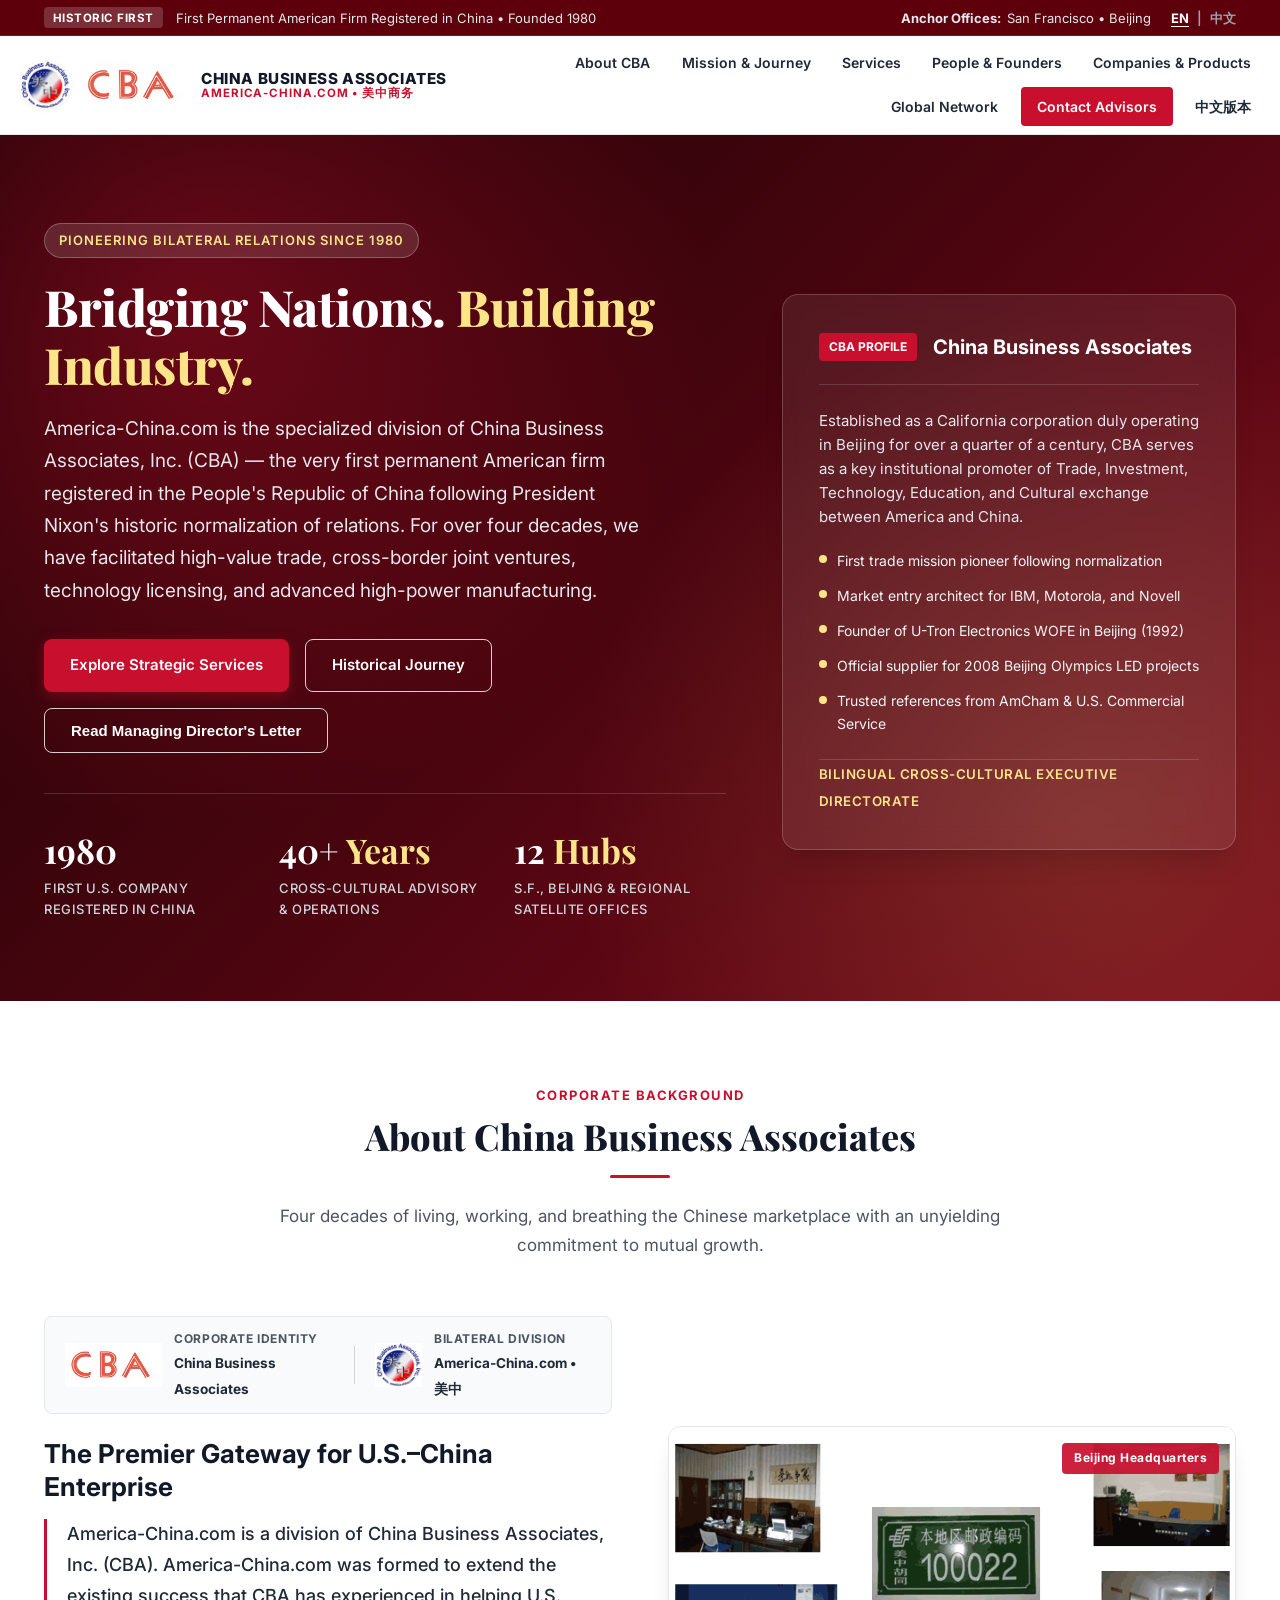
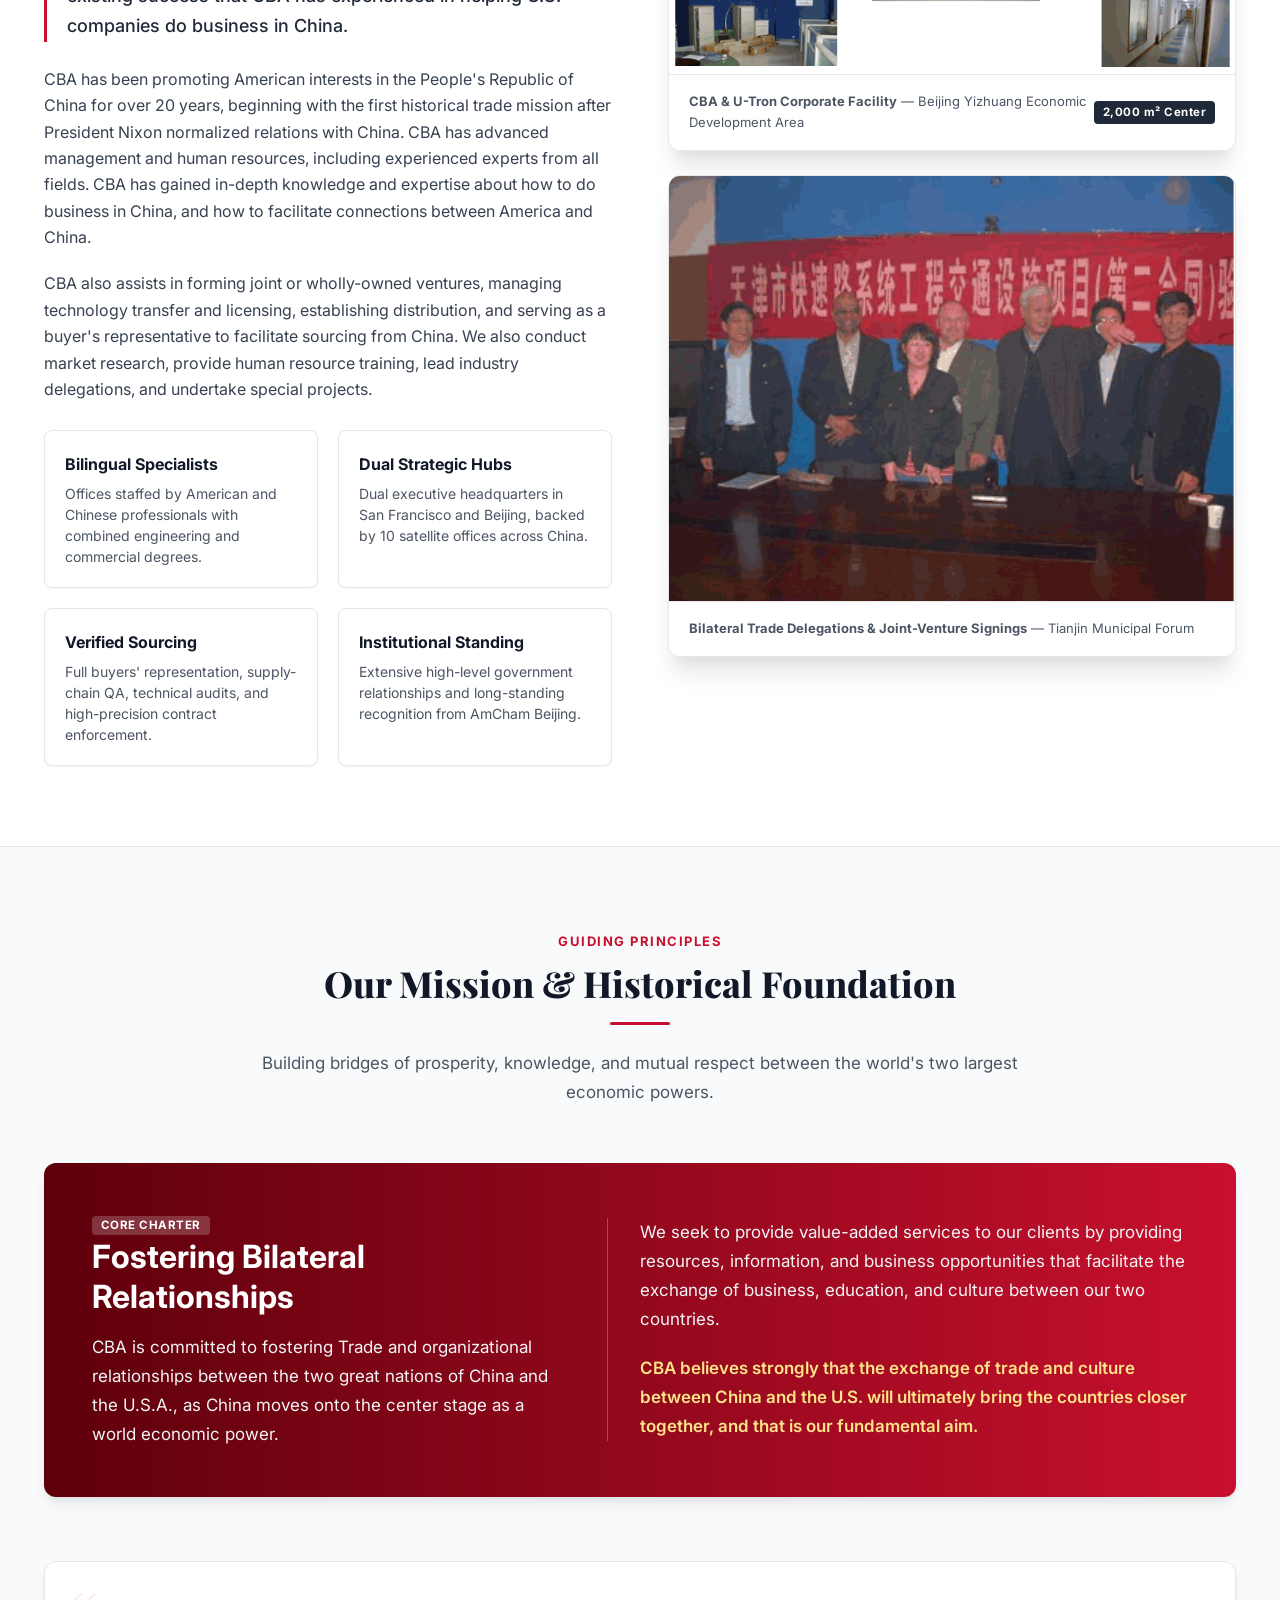
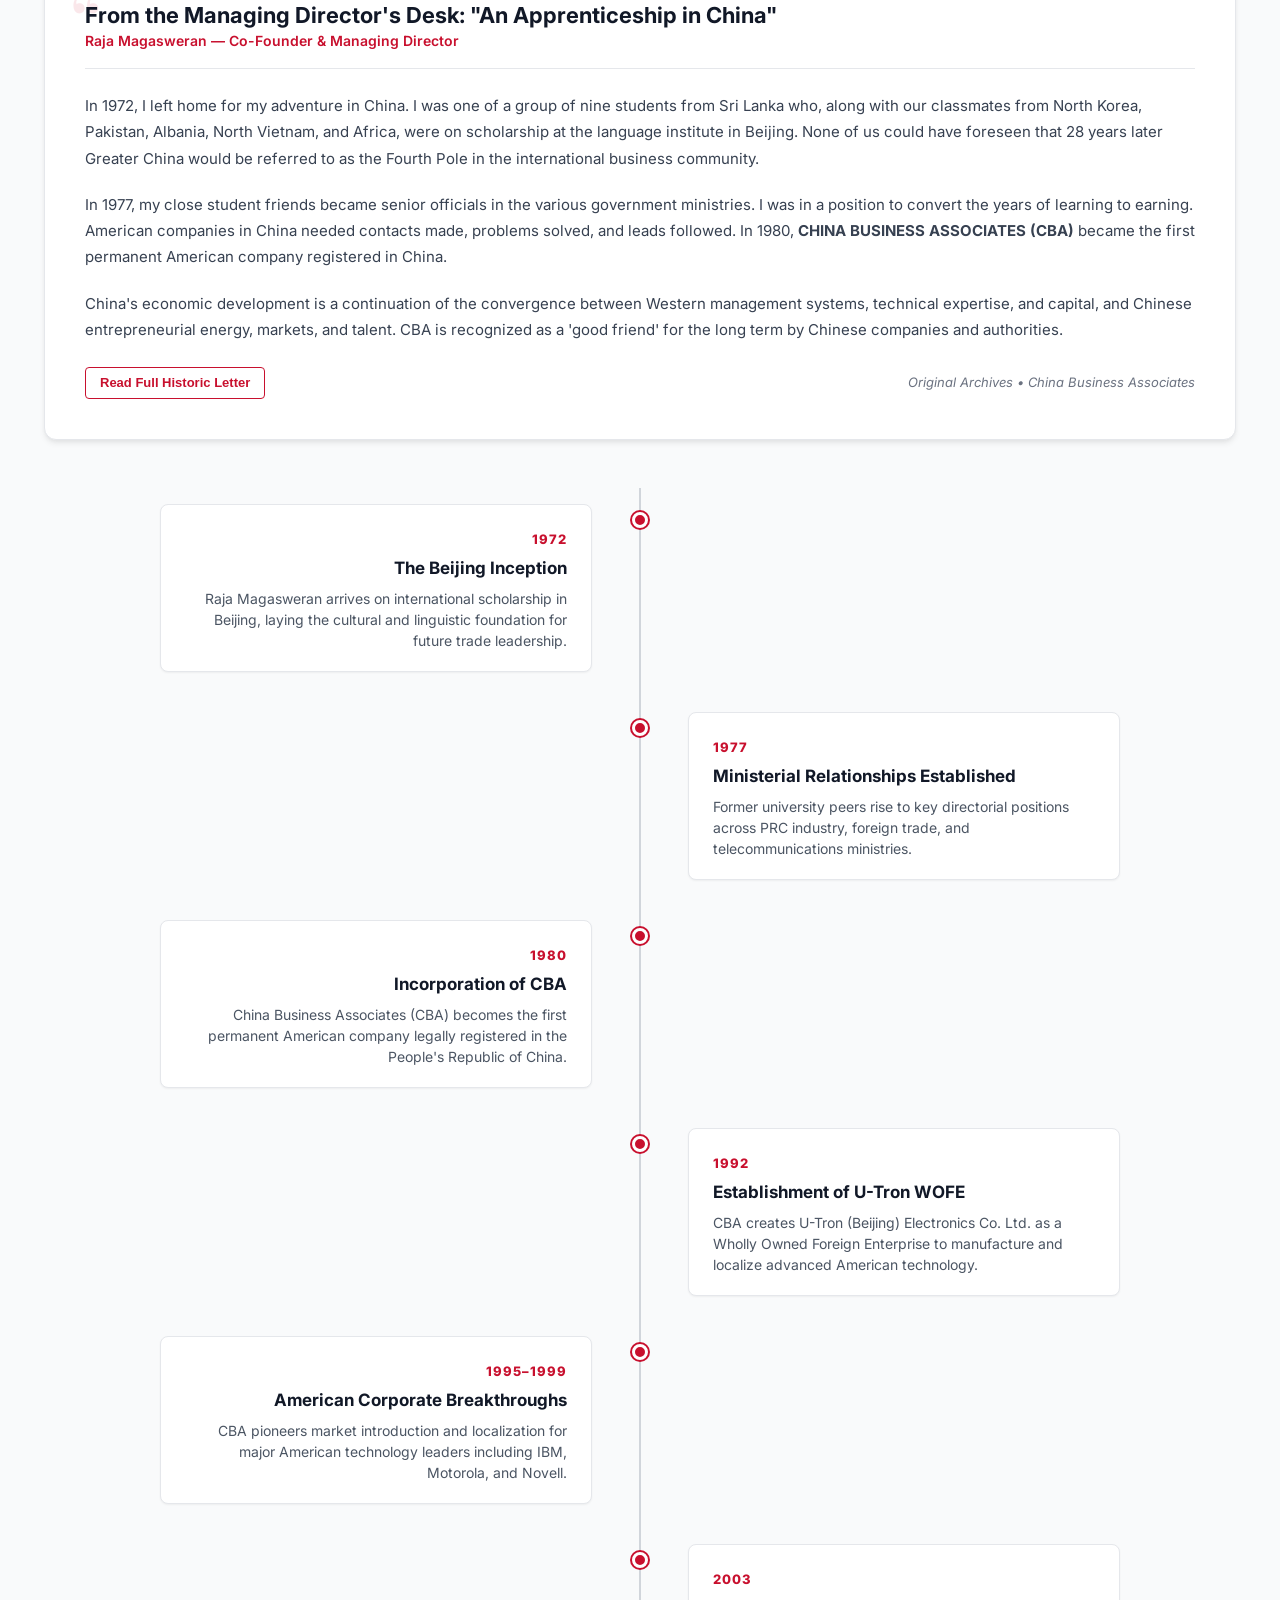
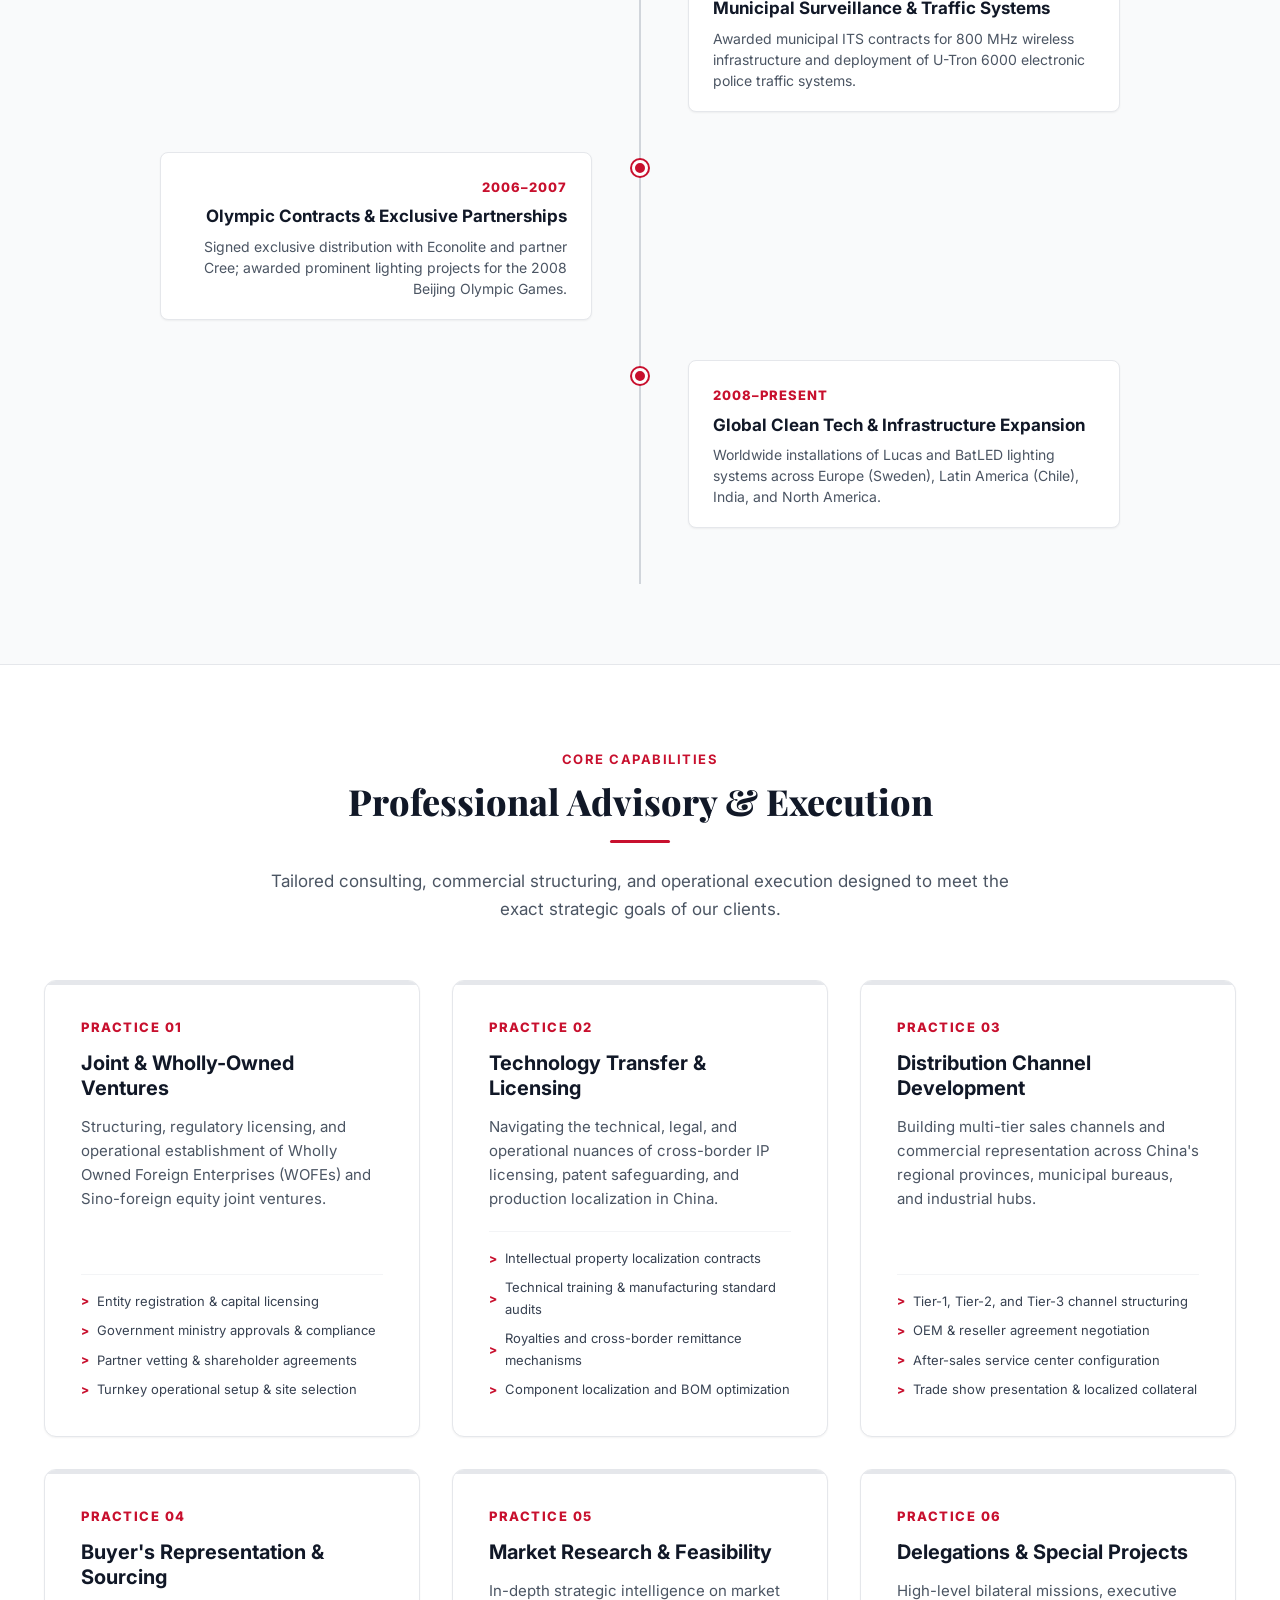
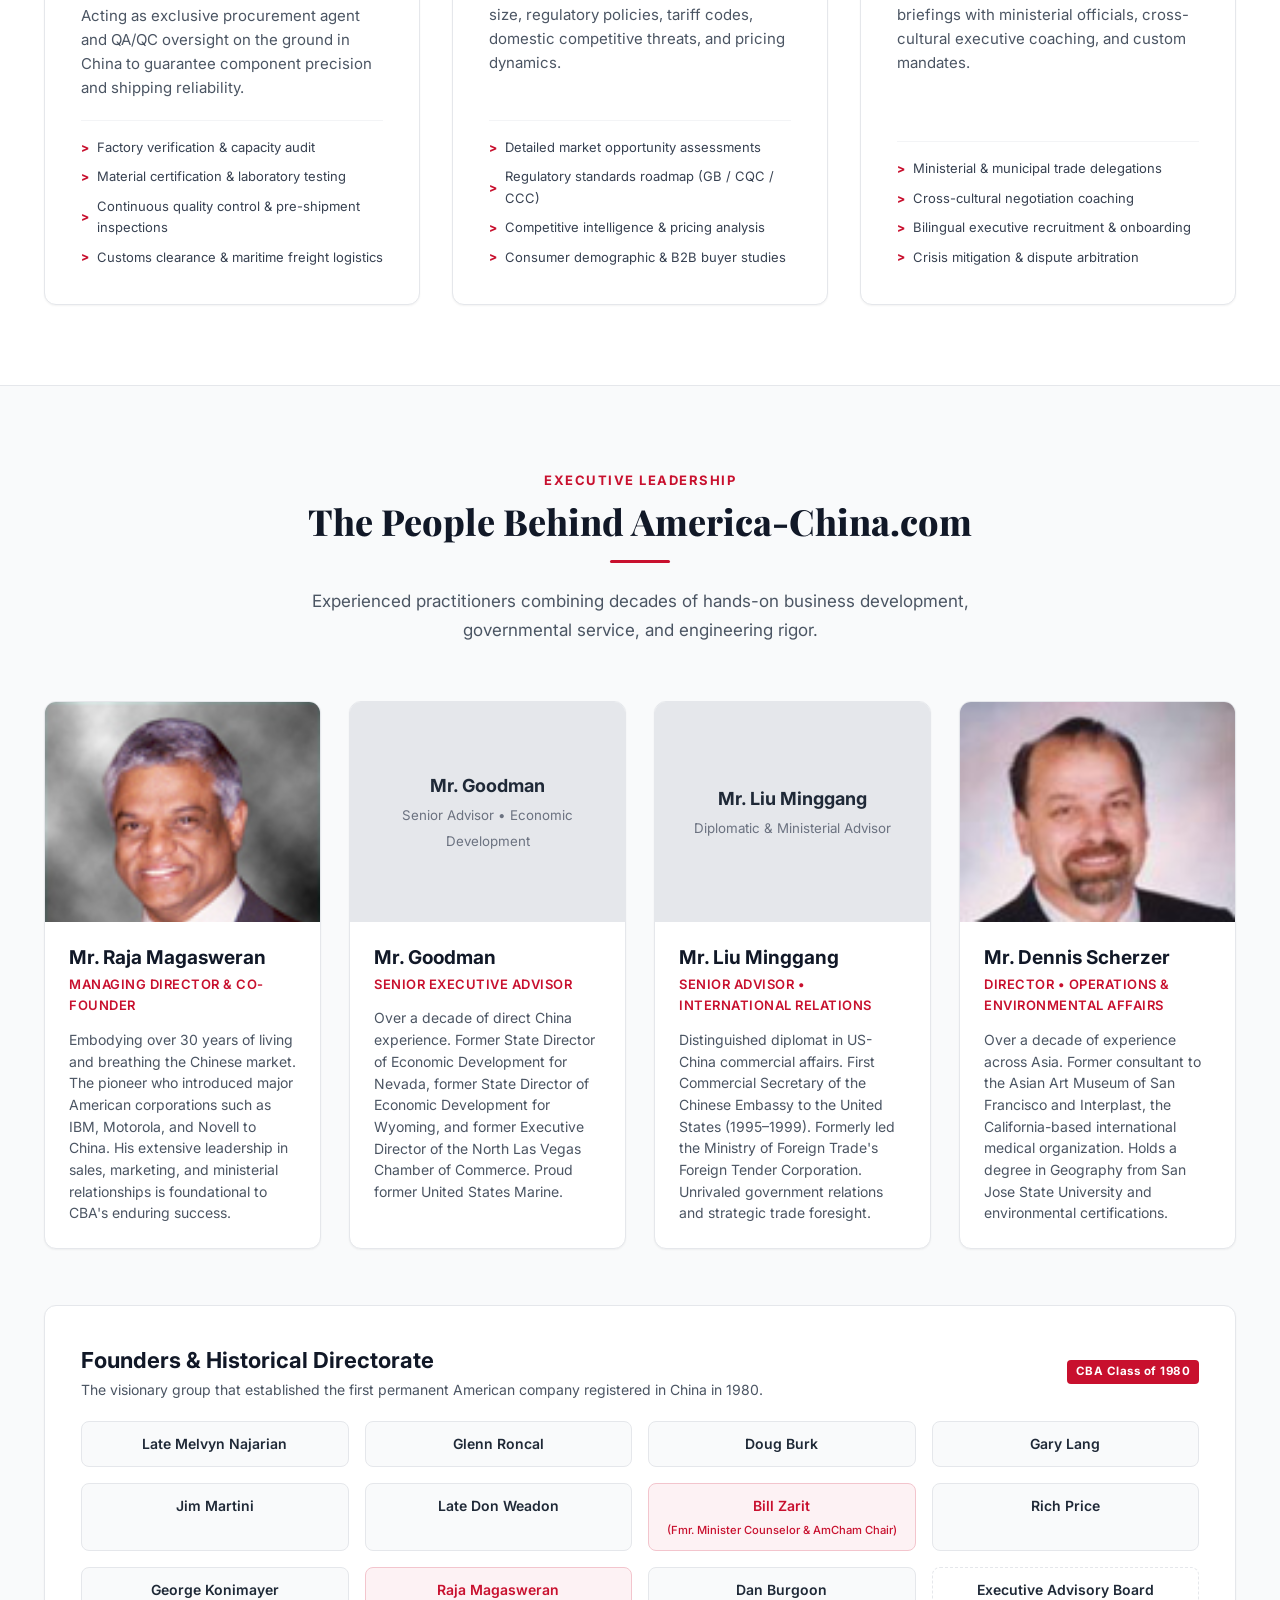
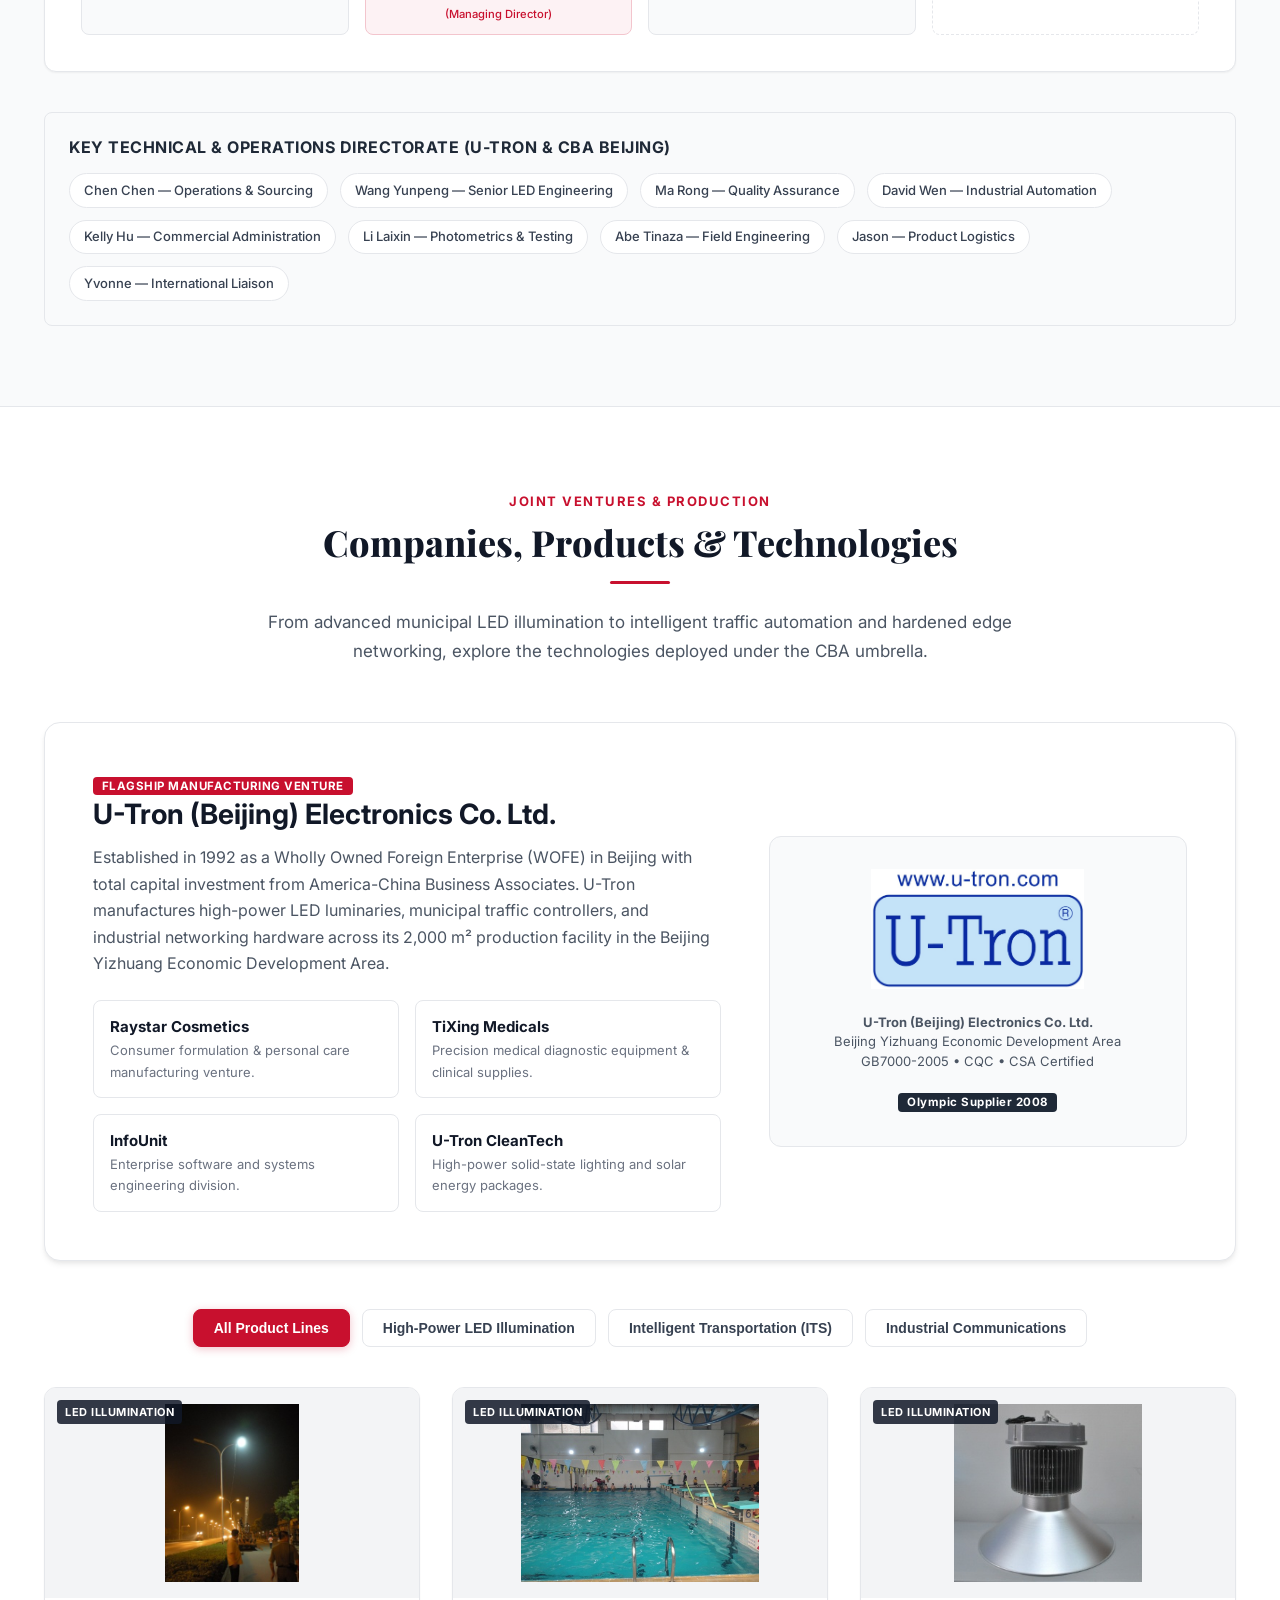
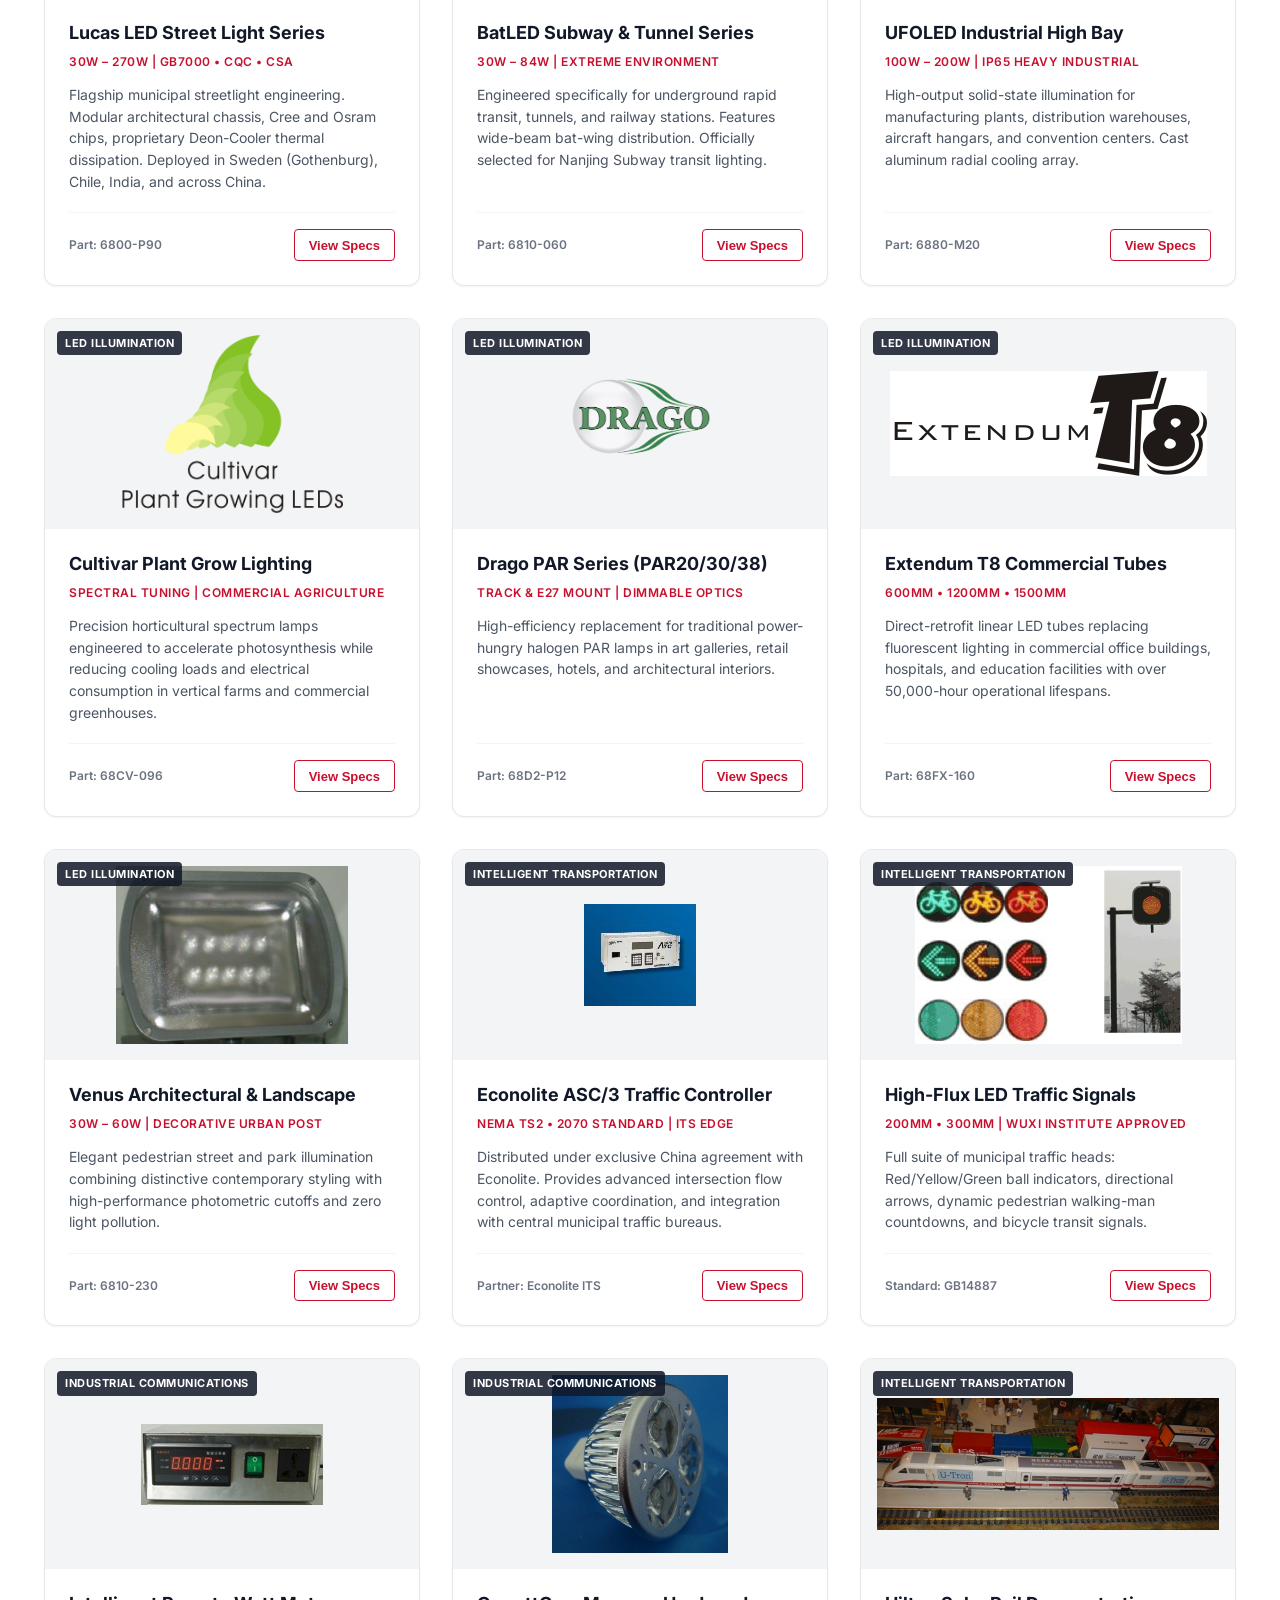
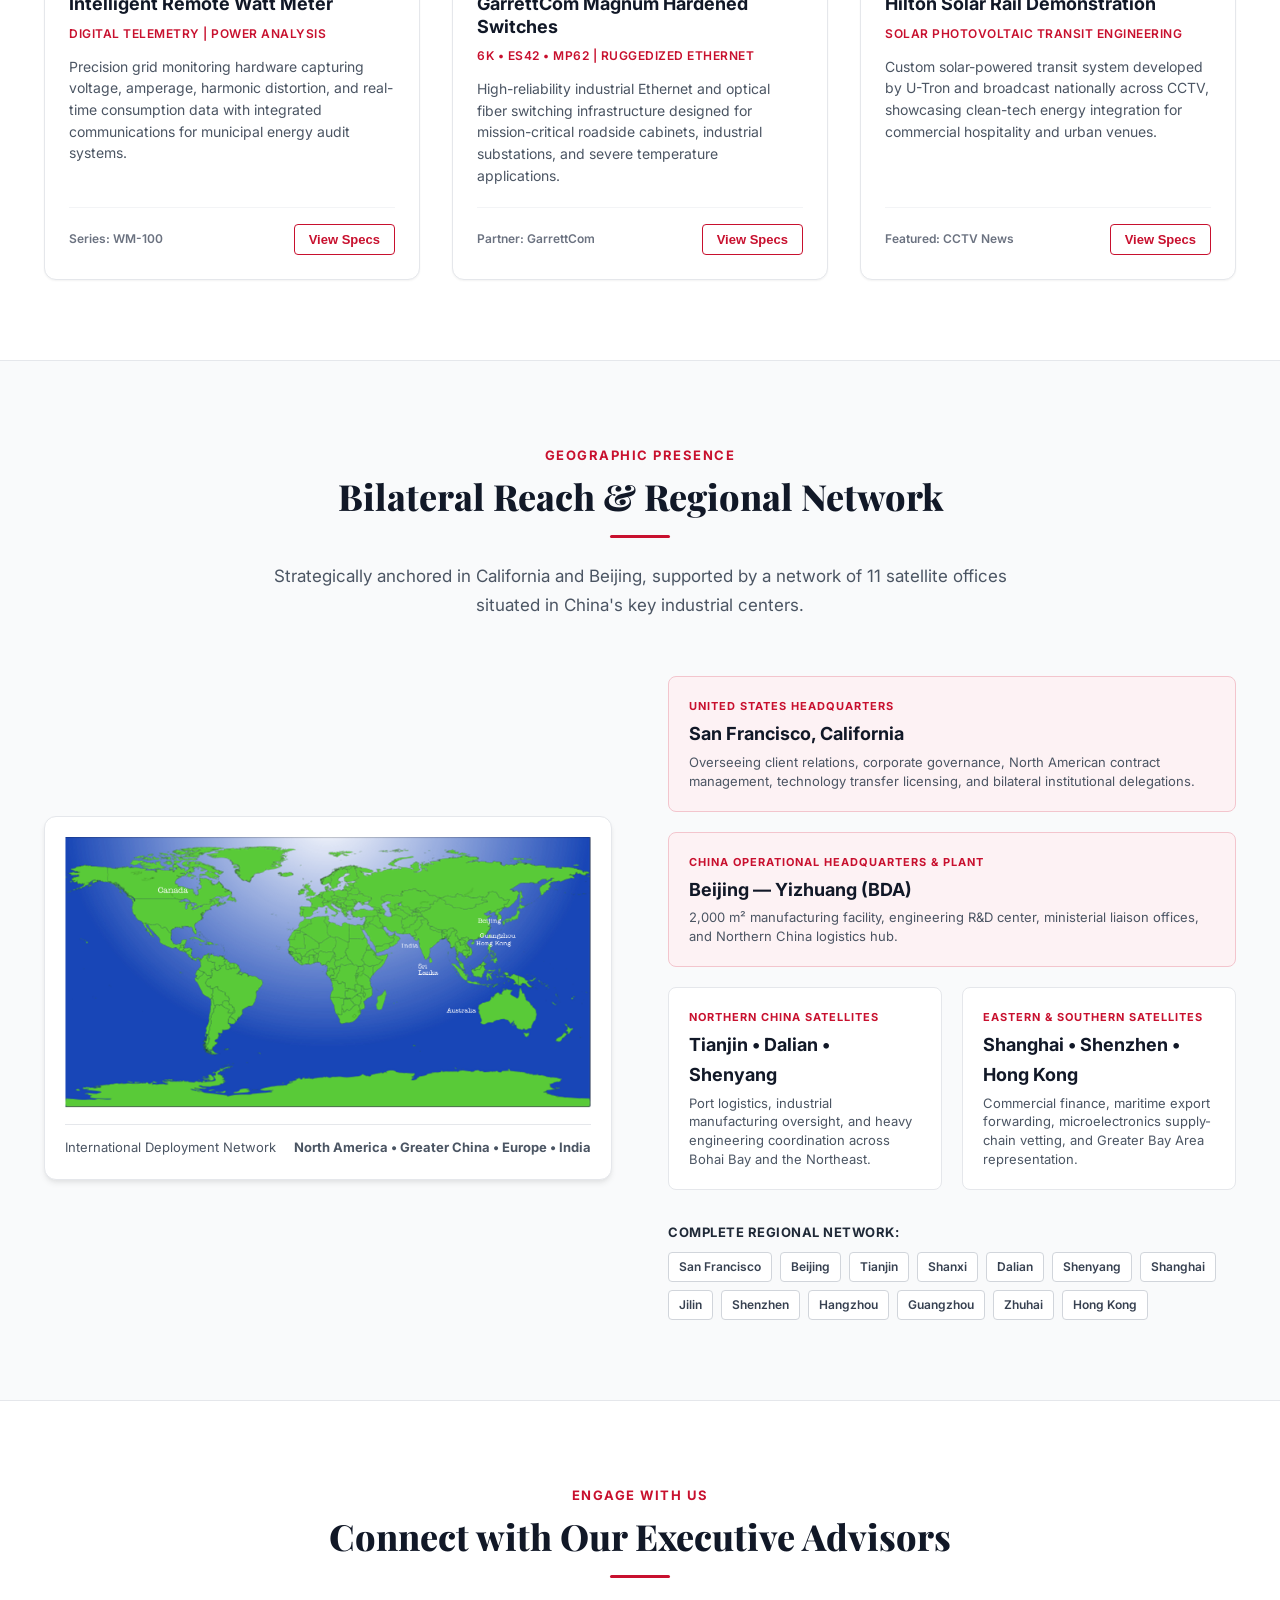
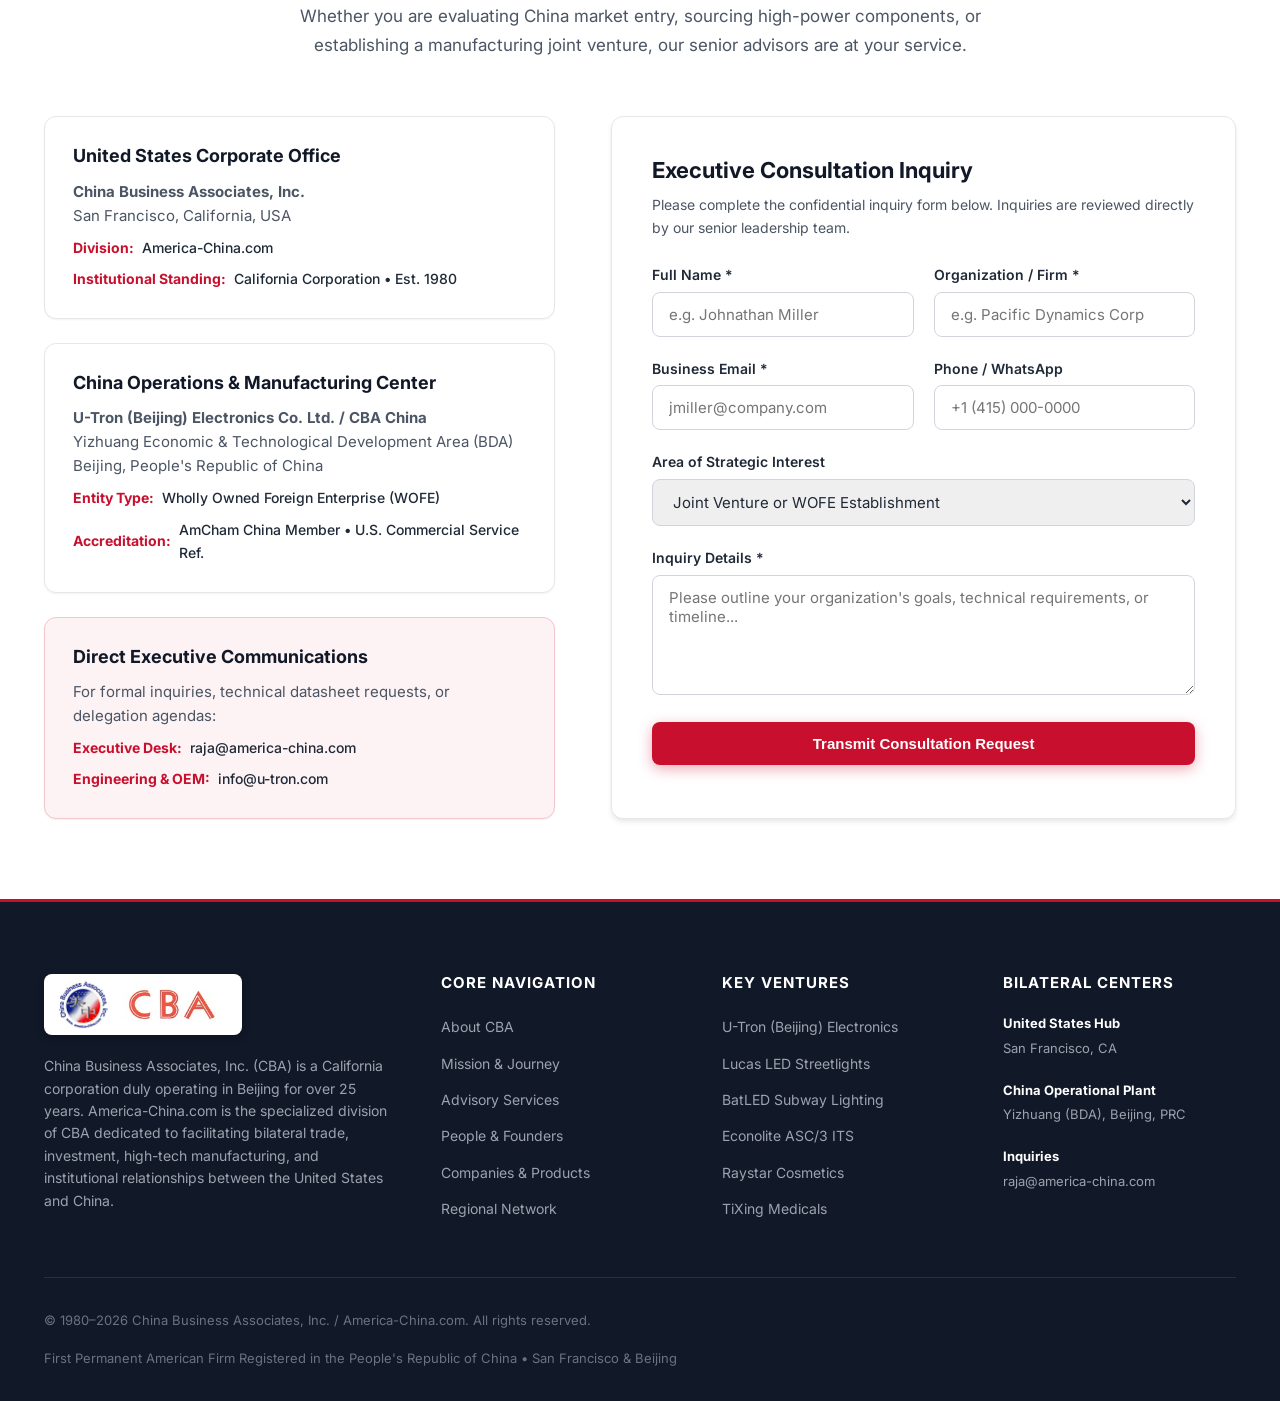
==== index.html @ 8cde8b33 "initial commit" ====
<!DOCTYPE html>
<html lang="en">
<head>
  <meta charset="UTF-8">
  <meta name="viewport" content="width=device-width, initial-scale=1.0">
  <title>China Business Associates (CBA) | America-China.com &mdash; Bilateral Trade, Investment &amp; Technology</title>
  <meta name="description" content="America-China.com is a division of China Business Associates, Inc. (CBA). First permanent American company registered in China (1980). Facilitating US-China trade, joint ventures, technology transfer, and advanced manufacturing for over 40 years.">
  <link rel="alternate" hreflang="en" href="index.html">
  <link rel="alternate" hreflang="zh-CN" href="zh.html">
  <link rel="alternate" hreflang="x-default" href="index.html">
  <link rel="stylesheet" href="css/style.css">
  <link rel="icon" type="image/jpeg" href="images/logos/meizhong-logo.jpg">
  <link rel="preconnect" href="https://fonts.googleapis.com">
  <link rel="preconnect" href="https://fonts.gstatic.com" crossorigin>
  <link href="https://fonts.googleapis.com/css2?family=Inter:wght@400;500;600;700;800;900&family=Playfair+Display:ital,wght@0,600;0,700;0,800;1,600&display=swap" rel="stylesheet">
</head>
<body>

  <!-- Top Executive Announcement Bar -->
  <div class="top-bar">
    <div class="container top-bar-content">
      <div class="top-bar-left">
        <span class="badge-tag">HISTORIC FIRST</span>
        <span>First Permanent American Firm Registered in China &bull; Founded 1980</span>
      </div>
      <div class="top-bar-right">
        <div class="top-bar-item">
          <strong>Anchor Offices:</strong> San Francisco &bull; Beijing
        </div>
        <div class="lang-switch" aria-label="Language selection">
          <span class="active">EN</span>
          <span>|</span>
          <a href="zh.html" class="lang-link" title="切换到中文版">中文</a>
        </div>
      </div>
    </div>
  </div>

  <!-- Main Navigation Bar -->
  <nav class="navbar" id="navbar">
    <div class="container nav-container">
      <a href="#home" class="logo-link" title="China Business Associates / America-China.com">
        <img src="images/logos/meizhong-logo.jpg" alt="America-China (美中) Official Seal" class="brand-logo-seal">
        <img src="images/logos/CBALogoS.jpg" alt="China Business Associates (CBA) Corporate Logo" class="brand-logo-cba">
        <div class="logo-text-block">
          <span class="logo-title">CHINA BUSINESS ASSOCIATES</span>
          <span class="logo-subtitle">AMERICA-CHINA.COM &bull; 美中商务</span>
        </div>
      </a>

      <button class="mobile-toggle" aria-label="Toggle navigation menu">
        <svg width="22" height="22" viewBox="0 0 24 24" fill="none" stroke="currentColor" stroke-width="2.2" stroke-linecap="round" stroke-linejoin="round">
          <line x1="3" y1="12" x2="21" y2="12"></line>
          <line x1="3" y1="6" x2="21" y2="6"></line>
          <line x1="3" y1="18" x2="21" y2="18"></line>
        </svg>
      </button>

      <ul class="nav-links">
        <li class="nav-item"><a href="#about">About CBA</a></li>
        <li class="nav-item"><a href="#mission">Mission &amp; Journey</a></li>
        <li class="nav-item"><a href="#services">Services</a></li>
        <li class="nav-item"><a href="#leadership">People &amp; Founders</a></li>
        <li class="nav-item"><a href="#products">Companies &amp; Products</a></li>
        <li class="nav-item"><a href="#network">Global Network</a></li>
        <li class="nav-item"><a href="#contact" class="nav-cta">Contact Advisors</a></li>
        <li class="nav-item mobile-only-lang"><a href="zh.html" class="lang-switch-mobile">中文版本</a></li>
      </ul>
    </div>
  </nav>

  <!-- Hero Section -->
  <header class="hero" id="home">
    <div class="container hero-grid">
      <div class="hero-content">
        <div class="hero-tag">
          Pioneering Bilateral Relations Since 1980
        </div>
        <h1 class="hero-title">
          Bridging Nations. <span>Building Industry.</span>
        </h1>
        <p class="hero-subtitle">
          America-China.com is the specialized division of China Business Associates, Inc. (CBA) &mdash; the very first permanent American firm registered in the People's Republic of China following President Nixon's historic normalization of relations. For over four decades, we have facilitated high-value trade, cross-border joint ventures, technology licensing, and advanced high-power manufacturing.
        </p>

        <div class="hero-buttons">
          <a href="#services" class="btn btn-primary">Explore Strategic Services</a>
          <a href="#mission" class="btn btn-outline-white">Historical Journey</a>
          <button type="button" class="btn btn-outline-white" id="readPresidentLetterBtn">Read Managing Director's Letter</button>
        </div>

        <div class="hero-metrics">
          <div class="metric-item">
            <div class="metric-num">1980</div>
            <div class="metric-label">First U.S. Company Registered in China</div>
          </div>
          <div class="metric-item">
            <div class="metric-num">40+ <span>Years</span></div>
            <div class="metric-label">Cross-Cultural Advisory &amp; Operations</div>
          </div>
          <div class="metric-item">
            <div class="metric-num">12 <span>Hubs</span></div>
            <div class="metric-label">S.F., Beijing &amp; Regional Satellite Offices</div>
          </div>
        </div>
      </div>

      <!-- Hero Summary Card -->
      <div class="hero-card">
        <div class="hero-card-header">
          <span class="hero-card-badge">CBA Profile</span>
          <div class="hero-card-title">China Business Associates</div>
        </div>
        <p>
          Established as a California corporation duly operating in Beijing for over a quarter of a century, CBA serves as a key institutional promoter of Trade, Investment, Technology, Education, and Cultural exchange between America and China.
        </p>
        <ul class="hero-card-highlights">
          <li>
            <span class="bullet-red"></span>
            <span>First trade mission pioneer following normalization</span>
          </li>
          <li>
            <span class="bullet-red"></span>
            <span>Market entry architect for IBM, Motorola, and Novell</span>
          </li>
          <li>
            <span class="bullet-red"></span>
            <span>Founder of U-Tron Electronics WOFE in Beijing (1992)</span>
          </li>
          <li>
            <span class="bullet-red"></span>
            <span>Official supplier for 2008 Beijing Olympics LED projects</span>
          </li>
          <li>
            <span class="bullet-red"></span>
            <span>Trusted references from AmCham &amp; U.S. Commercial Service</span>
          </li>
        </ul>
        <div style="margin-top: 1.5rem; pt-2; border-top: 1px solid rgba(255,255,255,0.15);">
          <small style="color: #FCE588; font-weight: 600; text-transform: uppercase; letter-spacing: 0.5px;">Bilingual Cross-Cultural Executive Directorate</small>
        </div>
      </div>
    </div>
  </header>

  <!-- Section: About Us & Company Profile -->
  <section class="section" id="about">
    <div class="container">
      <div class="section-header">
        <span class="section-kicker">Corporate Background</span>
        <h2 class="section-title">About China Business Associates</h2>
        <div class="divider-red"></div>
        <p class="section-desc">
          Four decades of living, working, and breathing the Chinese marketplace with an unyielding commitment to mutual growth.
        </p>
      </div>

      <div class="profile-grid">
        <div class="profile-text">
          <div class="brand-badges-row">
            <div class="brand-badge-card">
              <img src="images/logos/CBALogoS.jpg" alt="China Business Associates (CBA) Corporate Logo">
              <div>
                <div class="brand-badge-caption">Corporate Identity</div>
                <strong style="font-size: 0.85rem; color: var(--neutral-800);">China Business Associates</strong>
              </div>
            </div>
            <div class="brand-badge-divider"></div>
            <div class="brand-badge-card">
              <img src="images/logos/meizhong-logo.jpg" alt="America-China (美中) Historic Seal">
              <div>
                <div class="brand-badge-caption">Bilateral Division</div>
                <strong style="font-size: 0.85rem; color: var(--neutral-800);">America-China.com &bull; 美中</strong>
              </div>
            </div>
          </div>
          <h3>The Premier Gateway for U.S.&ndash;China Enterprise</h3>
          <p class="lead-p">
            America-China.com is a division of China Business Associates, Inc. (CBA). America-China.com was formed to extend the existing success that CBA has experienced in helping U.S. companies do business in China.
          </p>
          <p>
            CBA has been promoting American interests in the People's Republic of China for over 20 years, beginning with the first historical trade mission after President Nixon normalized relations with China. CBA has advanced management and human resources, including experienced experts from all fields. CBA has gained in-depth knowledge and expertise about how to do business in China, and how to facilitate connections between America and China.
          </p>
          <p>
            CBA also assists in forming joint or wholly-owned ventures, managing technology transfer and licensing, establishing distribution, and serving as a buyer's representative to facilitate sourcing from China. We also conduct market research, provide human resource training, lead industry delegations, and undertake special projects.
          </p>

          <div class="profile-features">
            <div class="feature-box">
              <div class="feature-box-title">Bilingual Specialists</div>
              <p class="feature-box-text">Offices staffed by American and Chinese professionals with combined engineering and commercial degrees.</p>
            </div>
            <div class="feature-box">
              <div class="feature-box-title">Dual Strategic Hubs</div>
              <p class="feature-box-text">Dual executive headquarters in San Francisco and Beijing, backed by 10 satellite offices across China.</p>
            </div>
            <div class="feature-box">
              <div class="feature-box-title">Verified Sourcing</div>
              <p class="feature-box-text">Full buyers' representation, supply-chain QA, technical audits, and high-precision contract enforcement.</p>
            </div>
            <div class="feature-box">
              <div class="feature-box-title">Institutional Standing</div>
              <p class="feature-box-text">Extensive high-level government relationships and long-standing recognition from AmCham Beijing.</p>
            </div>
          </div>
        </div>

        <div class="profile-visual">
          <div class="visual-frame">
            <span class="visual-badge">Beijing Headquarters</span>
            <img src="images/about/beijing-office.gif" alt="CBA and U-Tron Beijing Headquarters">
            <div class="visual-caption">
              <div>
                <strong>CBA &amp; U-Tron Corporate Facility</strong> &mdash; Beijing Yizhuang Economic Development Area
              </div>
              <span class="badge-tag" style="background: var(--neutral-800);">2,000 m&sup2; Center</span>
            </div>
          </div>

          <div class="visual-frame" style="margin-top: 1.5rem;">
            <img src="images/about/tianjin-signing.gif" alt="CBA Tianjin Signing Ceremony">
            <div class="visual-caption">
              <div>
                <strong>Bilateral Trade Delegations &amp; Joint-Venture Signings</strong> &mdash; Tianjin Municipal Forum
              </div>
            </div>
          </div>
        </div>
      </div>
    </div>
  </section>

  <!-- Section: Mission & Founding Journey -->
  <section class="section section-alt" id="mission">
    <div class="container">
      <div class="section-header">
        <span class="section-kicker">Guiding Principles</span>
        <h2 class="section-title">Our Mission &amp; Historical Foundation</h2>
        <div class="divider-red"></div>
        <p class="section-desc">
          Building bridges of prosperity, knowledge, and mutual respect between the world's two largest economic powers.
        </p>
      </div>

      <!-- Mission Statement Banner -->
      <div class="mission-banner">
        <div class="mission-grid">
          <div>
            <span class="badge-tag" style="background: rgba(255,255,255,0.2); margin-bottom: 0.75rem;">CORE CHARTER</span>
            <h3>Fostering Bilateral Relationships</h3>
            <p>
              CBA is committed to fostering Trade and organizational relationships between the two great nations of China and the U.S.A., as China moves onto the center stage as a world economic power.
            </p>
          </div>
          <div style="border-left: 1px solid rgba(255,255,255,0.25); padding-left: 2rem;">
            <p>
              We seek to provide value-added services to our clients by providing resources, information, and business opportunities that facilitate the exchange of business, education, and culture between our two countries.
            </p>
            <p style="font-weight: 600; color: #FCE588; margin-bottom: 0;">
              CBA believes strongly that the exchange of trade and culture between China and the U.S. will ultimately bring the countries closer together, and that is our fundamental aim.
            </p>
          </div>
        </div>
      </div>

      <!-- Letter Preview Card -->
      <div class="letter-preview-card">
        <div class="quote-mark">&ldquo;</div>
        <div class="letter-header">
          <h4>From the Managing Director's Desk: "An Apprenticeship in China"</h4>
          <div class="letter-author">Raja Magasweran &mdash; Co-Founder &amp; Managing Director</div>
        </div>
        <div class="letter-body">
          <p>
            In 1972, I left home for my adventure in China. I was one of a group of nine students from Sri Lanka who, along with our classmates from North Korea, Pakistan, Albania, North Vietnam, and Africa, were on scholarship at the language institute in Beijing. None of us could have foreseen that 28 years later Greater China would be referred to as the Fourth Pole in the international business community.
          </p>
          <p>
            In 1977, my close student friends became senior officials in the various government ministries. I was in a position to convert the years of learning to earning. American companies in China needed contacts made, problems solved, and leads followed. In 1980, <strong>CHINA BUSINESS ASSOCIATES (CBA)</strong> became the first permanent American company registered in China.
          </p>
          <p>
            China's economic development is a continuation of the convergence between Western management systems, technical expertise, and capital, and Chinese entrepreneurial energy, markets, and talent. CBA is recognized as a 'good friend' for the long term by Chinese companies and authorities.
          </p>
        </div>
        <div style="margin-top: 1.5rem; display: flex; justify-content: space-between; align-items: center; flex-wrap: wrap; gap: 1rem;">
          <button type="button" class="btn btn-outline-red btn-sm" id="readPresidentLetterBtn2" onclick="document.getElementById('readPresidentLetterBtn').click();">Read Full Historic Letter</button>
          <span style="font-size: 0.8125rem; color: var(--neutral-500); font-style: italic;">Original Archives &bull; China Business Associates</span>
        </div>
      </div>

      <!-- Milestones Timeline -->
      <div class="timeline">
        <div class="timeline-item">
          <div class="timeline-dot"></div>
          <div class="timeline-content">
            <span class="timeline-year">1972</span>
            <div class="timeline-title">The Beijing Inception</div>
            <p class="timeline-desc">Raja Magasweran arrives on international scholarship in Beijing, laying the cultural and linguistic foundation for future trade leadership.</p>
          </div>
        </div>

        <div class="timeline-item">
          <div class="timeline-dot"></div>
          <div class="timeline-content">
            <span class="timeline-year">1977</span>
            <div class="timeline-title">Ministerial Relationships Established</div>
            <p class="timeline-desc">Former university peers rise to key directorial positions across PRC industry, foreign trade, and telecommunications ministries.</p>
          </div>
        </div>

        <div class="timeline-item">
          <div class="timeline-dot"></div>
          <div class="timeline-content">
            <span class="timeline-year">1980</span>
            <div class="timeline-title">Incorporation of CBA</div>
            <p class="timeline-desc">China Business Associates (CBA) becomes the first permanent American company legally registered in the People's Republic of China.</p>
          </div>
        </div>

        <div class="timeline-item">
          <div class="timeline-dot"></div>
          <div class="timeline-content">
            <span class="timeline-year">1992</span>
            <div class="timeline-title">Establishment of U-Tron WOFE</div>
            <p class="timeline-desc">CBA creates U-Tron (Beijing) Electronics Co. Ltd. as a Wholly Owned Foreign Enterprise to manufacture and localize advanced American technology.</p>
          </div>
        </div>

        <div class="timeline-item">
          <div class="timeline-dot"></div>
          <div class="timeline-content">
            <span class="timeline-year">1995&ndash;1999</span>
            <div class="timeline-title">American Corporate Breakthroughs</div>
            <p class="timeline-desc">CBA pioneers market introduction and localization for major American technology leaders including IBM, Motorola, and Novell.</p>
          </div>
        </div>

        <div class="timeline-item">
          <div class="timeline-dot"></div>
          <div class="timeline-content">
            <span class="timeline-year">2003</span>
            <div class="timeline-title">Municipal Surveillance &amp; Traffic Systems</div>
            <p class="timeline-desc">Awarded municipal ITS contracts for 800 MHz wireless infrastructure and deployment of U-Tron 6000 electronic police traffic systems.</p>
          </div>
        </div>

        <div class="timeline-item">
          <div class="timeline-dot"></div>
          <div class="timeline-content">
            <span class="timeline-year">2006&ndash;2007</span>
            <div class="timeline-title">Olympic Contracts &amp; Exclusive Partnerships</div>
            <p class="timeline-desc">Signed exclusive distribution with Econolite and partner Cree; awarded prominent lighting projects for the 2008 Beijing Olympic Games.</p>
          </div>
        </div>

        <div class="timeline-item">
          <div class="timeline-dot"></div>
          <div class="timeline-content">
            <span class="timeline-year">2008&ndash;PRESENT</span>
            <div class="timeline-title">Global Clean Tech &amp; Infrastructure Expansion</div>
            <p class="timeline-desc">Worldwide installations of Lucas and BatLED lighting systems across Europe (Sweden), Latin America (Chile), India, and North America.</p>
          </div>
        </div>
      </div>
    </div>
  </section>

  <!-- Section: Strategic Services -->
  <section class="section" id="services">
    <div class="container">
      <div class="section-header">
        <span class="section-kicker">Core Capabilities</span>
        <h2 class="section-title">Professional Advisory &amp; Execution</h2>
        <div class="divider-red"></div>
        <p class="section-desc">
          Tailored consulting, commercial structuring, and operational execution designed to meet the exact strategic goals of our clients.
        </p>
      </div>

      <div class="services-grid">
        <!-- Service 1 -->
        <div class="service-card">
          <span class="service-num">PRACTICE 01</span>
          <h3 class="service-title">Joint &amp; Wholly-Owned Ventures</h3>
          <p class="service-desc">
            Structuring, regulatory licensing, and operational establishment of Wholly Owned Foreign Enterprises (WOFEs) and Sino-foreign equity joint ventures.
          </p>
          <ul class="service-list">
            <li>Entity registration &amp; capital licensing</li>
            <li>Government ministry approvals &amp; compliance</li>
            <li>Partner vetting &amp; shareholder agreements</li>
            <li>Turnkey operational setup &amp; site selection</li>
          </ul>
        </div>

        <!-- Service 2 -->
        <div class="service-card">
          <span class="service-num">PRACTICE 02</span>
          <h3 class="service-title">Technology Transfer &amp; Licensing</h3>
          <p class="service-desc">
            Navigating the technical, legal, and operational nuances of cross-border IP licensing, patent safeguarding, and production localization in China.
          </p>
          <ul class="service-list">
            <li>Intellectual property localization contracts</li>
            <li>Technical training &amp; manufacturing standard audits</li>
            <li>Royalties and cross-border remittance mechanisms</li>
            <li>Component localization and BOM optimization</li>
          </ul>
        </div>

        <!-- Service 3 -->
        <div class="service-card">
          <span class="service-num">PRACTICE 03</span>
          <h3 class="service-title">Distribution Channel Development</h3>
          <p class="service-desc">
            Building multi-tier sales channels and commercial representation across China's regional provinces, municipal bureaus, and industrial hubs.
          </p>
          <ul class="service-list">
            <li>Tier-1, Tier-2, and Tier-3 channel structuring</li>
            <li>OEM &amp; reseller agreement negotiation</li>
            <li>After-sales service center configuration</li>
            <li>Trade show presentation &amp; localized collateral</li>
          </ul>
        </div>

        <!-- Service 4 -->
        <div class="service-card">
          <span class="service-num">PRACTICE 04</span>
          <h3 class="service-title">Buyer's Representation &amp; Sourcing</h3>
          <p class="service-desc">
            Acting as exclusive procurement agent and QA/QC oversight on the ground in China to guarantee component precision and shipping reliability.
          </p>
          <ul class="service-list">
            <li>Factory verification &amp; capacity audit</li>
            <li>Material certification &amp; laboratory testing</li>
            <li>Continuous quality control &amp; pre-shipment inspections</li>
            <li>Customs clearance &amp; maritime freight logistics</li>
          </ul>
        </div>

        <!-- Service 5 -->
        <div class="service-card">
          <span class="service-num">PRACTICE 05</span>
          <h3 class="service-title">Market Research &amp; Feasibility</h3>
          <p class="service-desc">
            In-depth strategic intelligence on market size, regulatory policies, tariff codes, domestic competitive threats, and pricing dynamics.
          </p>
          <ul class="service-list">
            <li>Detailed market opportunity assessments</li>
            <li>Regulatory standards roadmap (GB / CQC / CCC)</li>
            <li>Competitive intelligence &amp; pricing analysis</li>
            <li>Consumer demographic &amp; B2B buyer studies</li>
          </ul>
        </div>

        <!-- Service 6 -->
        <div class="service-card">
          <span class="service-num">PRACTICE 06</span>
          <h3 class="service-title">Delegations &amp; Special Projects</h3>
          <p class="service-desc">
            High-level bilateral missions, executive briefings with ministerial officials, cross-cultural executive coaching, and custom mandates.
          </p>
          <ul class="service-list">
            <li>Ministerial &amp; municipal trade delegations</li>
            <li>Cross-cultural negotiation coaching</li>
            <li>Bilingual executive recruitment &amp; onboarding</li>
            <li>Crisis mitigation &amp; dispute arbitration</li>
          </ul>
        </div>
      </div>
    </div>
  </section>

  <!-- Section: People & Leadership -->
  <section class="section section-alt" id="leadership">
    <div class="container">
      <div class="section-header">
        <span class="section-kicker">Executive Leadership</span>
        <h2 class="section-title">The People Behind America-China.com</h2>
        <div class="divider-red"></div>
        <p class="section-desc">
          Experienced practitioners combining decades of hands-on business development, governmental service, and engineering rigor.
        </p>
      </div>

      <!-- Management Team Grid -->
      <div class="team-grid">
        <!-- Raja Magasweran -->
        <div class="team-card">
          <div class="team-img-wrap">
            <img src="images/team/raja-magasweran.jpg" alt="Mr. Raja Magasweran">
          </div>
          <div class="team-info">
            <h3 class="team-name">Mr. Raja Magasweran</h3>
            <span class="team-role">Managing Director &amp; Co-Founder</span>
            <p class="team-bio">
              Embodying over 30 years of living and breathing the Chinese market. The pioneer who introduced major American corporations such as IBM, Motorola, and Novell to China. His extensive leadership in sales, marketing, and ministerial relationships is foundational to CBA's enduring success.
            </p>
          </div>
        </div>

        <!-- Mr. Goodman -->
        <div class="team-card">
          <div class="team-img-wrap" style="display: flex; align-items: center; justify-content: center; background: #E5E7EB;">
            <div style="text-align: center; color: var(--neutral-500); padding: 1.5rem;">
              <strong style="display: block; font-size: 1.125rem; color: var(--neutral-800);">Mr. Goodman</strong>
              <small>Senior Advisor &bull; Economic Development</small>
            </div>
          </div>
          <div class="team-info">
            <h3 class="team-name">Mr. Goodman</h3>
            <span class="team-role">Senior Executive Advisor</span>
            <p class="team-bio">
              Over a decade of direct China experience. Former State Director of Economic Development for Nevada, former State Director of Economic Development for Wyoming, and former Executive Director of the North Las Vegas Chamber of Commerce. Proud former United States Marine.
            </p>
          </div>
        </div>

        <!-- Mr. Liu Minggang -->
        <div class="team-card">
          <div class="team-img-wrap" style="display: flex; align-items: center; justify-content: center; background: #E5E7EB;">
            <div style="text-align: center; color: var(--neutral-500); padding: 1.5rem;">
              <strong style="display: block; font-size: 1.125rem; color: var(--neutral-800);">Mr. Liu Minggang</strong>
              <small>Diplomatic &amp; Ministerial Advisor</small>
            </div>
          </div>
          <div class="team-info">
            <h3 class="team-name">Mr. Liu Minggang</h3>
            <span class="team-role">Senior Advisor &bull; International Relations</span>
            <p class="team-bio">
              Distinguished diplomat in US-China commercial affairs. First Commercial Secretary of the Chinese Embassy to the United States (1995&ndash;1999). Formerly led the Ministry of Foreign Trade's Foreign Tender Corporation. Unrivaled government relations and strategic trade foresight.
            </p>
          </div>
        </div>

        <!-- Dennis Scherzer -->
        <div class="team-card">
          <div class="team-img-wrap">
            <img src="images/team/dennis-scherzer.jpg" alt="Mr. Dennis Scherzer">
          </div>
          <div class="team-info">
            <h3 class="team-name">Mr. Dennis Scherzer</h3>
            <span class="team-role">Director &bull; Operations &amp; Environmental Affairs</span>
            <p class="team-bio">
              Over a decade of experience across Asia. Former consultant to the Asian Art Museum of San Francisco and Interplast, the California-based international medical organization. Holds a degree in Geography from San Jose State University and environmental certifications.
            </p>
          </div>
        </div>
      </div>

      <!-- Founders Roll of Honor -->
      <div class="founders-callout">
        <div class="founders-header">
          <div>
            <div class="founders-title">Founders &amp; Historical Directorate</div>
            <p style="margin: 0; font-size: 0.875rem; color: var(--neutral-600);">The visionary group that established the first permanent American company registered in China in 1980.</p>
          </div>
          <span class="badge-tag" style="background: var(--primary-red);">CBA Class of 1980</span>
        </div>

        <div class="founders-list-grid">
          <div class="founder-pill">Late Melvyn Najarian</div>
          <div class="founder-pill">Glenn Roncal</div>
          <div class="founder-pill">Doug Burk</div>
          <div class="founder-pill">Gary Lang</div>
          <div class="founder-pill">Jim Martini</div>
          <div class="founder-pill">Late Don Weadon</div>
          <div class="founder-pill highlight">Bill Zarit <br><small style="font-size: 0.7rem; font-weight: 500;">(Fmr. Minister Counselor &amp; AmCham Chair)</small></div>
          <div class="founder-pill">Rich Price</div>
          <div class="founder-pill">George Konimayer</div>
          <div class="founder-pill highlight">Raja Magasweran <br><small style="font-size: 0.7rem; font-weight: 500;">(Managing Director)</small></div>
          <div class="founder-pill">Dan Burgoon</div>
          <div class="founder-pill" style="background: #FFF; border-style: dashed;">Executive Advisory Board</div>
        </div>
      </div>

      <!-- Operations & Engineering Staff -->
      <div class="staff-roster">
        <h4>Key Technical &amp; Operations Directorate (U-Tron &amp; CBA Beijing)</h4>
        <div class="staff-grid">
          <span class="staff-tag">Chen Chen &mdash; Operations &amp; Sourcing</span>
          <span class="staff-tag">Wang Yunpeng &mdash; Senior LED Engineering</span>
          <span class="staff-tag">Ma Rong &mdash; Quality Assurance</span>
          <span class="staff-tag">David Wen &mdash; Industrial Automation</span>
          <span class="staff-tag">Kelly Hu &mdash; Commercial Administration</span>
          <span class="staff-tag">Li Laixin &mdash; Photometrics &amp; Testing</span>
          <span class="staff-tag">Abe Tinaza &mdash; Field Engineering</span>
          <span class="staff-tag">Jason &mdash; Product Logistics</span>
          <span class="staff-tag">Yvonne &mdash; International Liaison</span>
        </div>
      </div>
    </div>
  </section>

  <!-- Section: Companies, Products & Technology -->
  <section class="section" id="products">
    <div class="container">
      <div class="section-header">
        <span class="section-kicker">Joint Ventures &amp; Production</span>
        <h2 class="section-title">Companies, Products &amp; Technologies</h2>
        <div class="divider-red"></div>
        <p class="section-desc">
          From advanced municipal LED illumination to intelligent traffic automation and hardened edge networking, explore the technologies deployed under the CBA umbrella.
        </p>
      </div>

      <!-- Venture Highlight Banner -->
      <div class="venture-banner" style="margin-top: 0; margin-bottom: 3rem;">
        <div class="venture-grid">
          <div>
            <span class="badge-tag" style="background: var(--primary-red); margin-bottom: 0.75rem;">FLAGSHIP MANUFACTURING VENTURE</span>
            <h3 style="font-size: 1.75rem; margin-bottom: 0.75rem;">U-Tron (Beijing) Electronics Co. Ltd.</h3>
            <p style="color: var(--neutral-600); line-height: 1.65;">
              Established in 1992 as a Wholly Owned Foreign Enterprise (WOFE) in Beijing with total capital investment from America-China Business Associates. U-Tron manufactures high-power LED luminaries, municipal traffic controllers, and industrial networking hardware across its 2,000 m&sup2; production facility in the Beijing Yizhuang Economic Development Area.
            </p>
            <div class="venture-subsidiaries-list">
              <div class="sub-item">
                <div class="sub-item-name">Raystar Cosmetics</div>
                <p class="sub-item-desc">Consumer formulation &amp; personal care manufacturing venture.</p>
              </div>
              <div class="sub-item">
                <div class="sub-item-name">TiXing Medicals</div>
                <p class="sub-item-desc">Precision medical diagnostic equipment &amp; clinical supplies.</p>
              </div>
              <div class="sub-item">
                <div class="sub-item-name">InfoUnit</div>
                <p class="sub-item-desc">Enterprise software and systems engineering division.</p>
              </div>
              <div class="sub-item">
                <div class="sub-item-name">U-Tron CleanTech</div>
                <p class="sub-item-desc">High-power solid-state lighting and solar energy packages.</p>
              </div>
            </div>
          </div>

          <div class="venture-logo-wrap">
            <img src="images/logos/Utronlogohighres.jpg" alt="Beijing U-Tron Electronics Co. Ltd. Registered Logo">
            <div style="font-size: 0.8125rem; color: var(--neutral-600); line-height: 1.5;">
              <strong>U-Tron (Beijing) Electronics Co. Ltd.</strong><br>
              Beijing Yizhuang Economic Development Area<br>
              GB7000-2005 &bull; CQC &bull; CSA Certified
            </div>
            <div style="margin-top: 1rem;">
              <span class="badge-tag" style="background: var(--neutral-800);">Olympic Supplier 2008</span>
            </div>
          </div>
        </div>
      </div>

      <!-- Product Category Filters -->
      <div class="products-nav">
        <button type="button" class="filter-btn active" data-filter="all">All Product Lines</button>
        <button type="button" class="filter-btn" data-filter="led">High-Power LED Illumination</button>
        <button type="button" class="filter-btn" data-filter="its">Intelligent Transportation (ITS)</button>
        <button type="button" class="filter-btn" data-filter="telecom">Industrial Communications</button>
      </div>

      <!-- Products Grid -->
      <div class="products-grid">
        <!-- 1. Lucas Street Light -->
        <div class="product-card" data-category="led">
          <div class="product-img-wrap">
            <span class="product-category-tag">LED Illumination</span>
            <img src="images/products/lucas-street-light.jpg" alt="Lucas Twin Head LED Street Light">
          </div>
          <div class="product-content">
            <h4 class="product-title">Lucas LED Street Light Series</h4>
            <div class="product-specs">30W &ndash; 270W | GB7000 &bull; CQC &bull; CSA</div>
            <p class="product-desc">
              Flagship municipal streetlight engineering. Modular architectural chassis, Cree and Osram chips, proprietary Deon-Cooler thermal dissipation. Deployed in Sweden (Gothenburg), Chile, India, and across China.
            </p>
            <div class="product-footer">
              <span style="font-size: 0.75rem; color: var(--neutral-500); font-weight: 600;">Part: 6800-P90</span>
              <button type="button" class="btn btn-outline-red btn-sm product-detail-btn">View Specs</button>
            </div>
          </div>
        </div>

        <!-- 2. BatLED -->
        <div class="product-card" data-category="led">
          <div class="product-img-wrap">
            <span class="product-category-tag">LED Illumination</span>
            <img src="images/products/batled.jpg" alt="BatLED Tunnel and Subway Lighting">
          </div>
          <div class="product-content">
            <h4 class="product-title">BatLED Subway &amp; Tunnel Series</h4>
            <div class="product-specs">30W &ndash; 84W | Extreme Environment</div>
            <p class="product-desc">
              Engineered specifically for underground rapid transit, tunnels, and railway stations. Features wide-beam bat-wing distribution. Officially selected for Nanjing Subway transit lighting.
            </p>
            <div class="product-footer">
              <span style="font-size: 0.75rem; color: var(--neutral-500); font-weight: 600;">Part: 6810-060</span>
              <button type="button" class="btn btn-outline-red btn-sm product-detail-btn">View Specs</button>
            </div>
          </div>
        </div>

        <!-- 3. UFOLED High Bay -->
        <div class="product-card" data-category="led">
          <div class="product-img-wrap">
            <span class="product-category-tag">LED Illumination</span>
            <img src="images/products/ufoled.jpg" alt="UFOLED High Bay Downlight">
          </div>
          <div class="product-content">
            <h4 class="product-title">UFOLED Industrial High Bay</h4>
            <div class="product-specs">100W &ndash; 200W | IP65 Heavy Industrial</div>
            <p class="product-desc">
              High-output solid-state illumination for manufacturing plants, distribution warehouses, aircraft hangars, and convention centers. Cast aluminum radial cooling array.
            </p>
            <div class="product-footer">
              <span style="font-size: 0.75rem; color: var(--neutral-500); font-weight: 600;">Part: 6880-M20</span>
              <button type="button" class="btn btn-outline-red btn-sm product-detail-btn">View Specs</button>
            </div>
          </div>
        </div>

        <!-- 4. Cultivar Agricultural Lighting -->
        <div class="product-card" data-category="led">
          <div class="product-img-wrap">
            <span class="product-category-tag">LED Illumination</span>
            <img src="images/products/cultivar.png" alt="Cultivar LED Plant Growing Light">
          </div>
          <div class="product-content">
            <h4 class="product-title">Cultivar Plant Grow Lighting</h4>
            <div class="product-specs">Spectral Tuning | Commercial Agriculture</div>
            <p class="product-desc">
              Precision horticultural spectrum lamps engineered to accelerate photosynthesis while reducing cooling loads and electrical consumption in vertical farms and commercial greenhouses.
            </p>
            <div class="product-footer">
              <span style="font-size: 0.75rem; color: var(--neutral-500); font-weight: 600;">Part: 68CV-096</span>
              <button type="button" class="btn btn-outline-red btn-sm product-detail-btn">View Specs</button>
            </div>
          </div>
        </div>

        <!-- 5. Drago PAR Directional Light -->
        <div class="product-card" data-category="led">
          <div class="product-img-wrap">
            <span class="product-category-tag">LED Illumination</span>
            <img src="images/products/drago-par.png" alt="Drago PAR LED Spotlight">
          </div>
          <div class="product-content">
            <h4 class="product-title">Drago PAR Series (PAR20/30/38)</h4>
            <div class="product-specs">Track &amp; E27 Mount | Dimmable Optics</div>
            <p class="product-desc">
              High-efficiency replacement for traditional power-hungry halogen PAR lamps in art galleries, retail showcases, hotels, and architectural interiors.
            </p>
            <div class="product-footer">
              <span style="font-size: 0.75rem; color: var(--neutral-500); font-weight: 600;">Part: 68D2-P12</span>
              <button type="button" class="btn btn-outline-red btn-sm product-detail-btn">View Specs</button>
            </div>
          </div>
        </div>

        <!-- 6. Extendum T8 Tube Light -->
        <div class="product-card" data-category="led">
          <div class="product-img-wrap">
            <span class="product-category-tag">LED Illumination</span>
            <img src="images/products/extendum-t8.jpg" alt="Extendum T8 Commercial Tube Light">
          </div>
          <div class="product-content">
            <h4 class="product-title">Extendum T8 Commercial Tubes</h4>
            <div class="product-specs">600mm &bull; 1200mm &bull; 1500mm</div>
            <p class="product-desc">
              Direct-retrofit linear LED tubes replacing fluorescent lighting in commercial office buildings, hospitals, and education facilities with over 50,000-hour operational lifespans.
            </p>
            <div class="product-footer">
              <span style="font-size: 0.75rem; color: var(--neutral-500); font-weight: 600;">Part: 68FX-160</span>
              <button type="button" class="btn btn-outline-red btn-sm product-detail-btn">View Specs</button>
            </div>
          </div>
        </div>

        <!-- 7. Venus Architectural Luminaire -->
        <div class="product-card" data-category="led">
          <div class="product-img-wrap">
            <span class="product-category-tag">LED Illumination</span>
            <img src="images/products/venus.jpg" alt="Venus Architectural Light">
          </div>
          <div class="product-content">
            <h4 class="product-title">Venus Architectural &amp; Landscape</h4>
            <div class="product-specs">30W &ndash; 60W | Decorative Urban Post</div>
            <p class="product-desc">
              Elegant pedestrian street and park illumination combining distinctive contemporary styling with high-performance photometric cutoffs and zero light pollution.
            </p>
            <div class="product-footer">
              <span style="font-size: 0.75rem; color: var(--neutral-500); font-weight: 600;">Part: 6810-230</span>
              <button type="button" class="btn btn-outline-red btn-sm product-detail-btn">View Specs</button>
            </div>
          </div>
        </div>

        <!-- 8. Econolite / ASC Traffic Controller -->
        <div class="product-card" data-category="its">
          <div class="product-img-wrap">
            <span class="product-category-tag">Intelligent Transportation</span>
            <img src="images/products/asc-controller.jpg" alt="ASC/3 Advanced Traffic Controller">
          </div>
          <div class="product-content">
            <h4 class="product-title">Econolite ASC/3 Traffic Controller</h4>
            <div class="product-specs">NEMA TS2 &bull; 2070 Standard | ITS Edge</div>
            <p class="product-desc">
              Distributed under exclusive China agreement with Econolite. Provides advanced intersection flow control, adaptive coordination, and integration with central municipal traffic bureaus.
            </p>
            <div class="product-footer">
              <span style="font-size: 0.75rem; color: var(--neutral-500); font-weight: 600;">Partner: Econolite ITS</span>
              <button type="button" class="btn btn-outline-red btn-sm product-detail-btn">View Specs</button>
            </div>
          </div>
        </div>

        <!-- 9. LED Traffic Signals -->
        <div class="product-card" data-category="its">
          <div class="product-img-wrap">
            <span class="product-category-tag">Intelligent Transportation</span>
            <img src="images/products/traffic-lights.gif" alt="LED Municipal Traffic Signals">
          </div>
          <div class="product-content">
            <h4 class="product-title">High-Flux LED Traffic Signals</h4>
            <div class="product-specs">200mm &bull; 300mm | Wuxi Institute Approved</div>
            <p class="product-desc">
              Full suite of municipal traffic heads: Red/Yellow/Green ball indicators, directional arrows, dynamic pedestrian walking-man countdowns, and bicycle transit signals.
            </p>
            <div class="product-footer">
              <span style="font-size: 0.75rem; color: var(--neutral-500); font-weight: 600;">Standard: GB14887</span>
              <button type="button" class="btn btn-outline-red btn-sm product-detail-btn">View Specs</button>
            </div>
          </div>
        </div>

        <!-- 10. Intelligent Watt Meter -->
        <div class="product-card" data-category="telecom">
          <div class="product-img-wrap">
            <span class="product-category-tag">Industrial Communications</span>
            <img src="images/products/watt-meter.jpg" alt="U-Tron Intelligent Watt Meter">
          </div>
          <div class="product-content">
            <h4 class="product-title">Intelligent Remote Watt Meter</h4>
            <div class="product-specs">Digital Telemetry | Power Analysis</div>
            <p class="product-desc">
              Precision grid monitoring hardware capturing voltage, amperage, harmonic distortion, and real-time consumption data with integrated communications for municipal energy audit systems.
            </p>
            <div class="product-footer">
              <span style="font-size: 0.75rem; color: var(--neutral-500); font-weight: 600;">Series: WM-100</span>
              <button type="button" class="btn btn-outline-red btn-sm product-detail-btn">View Specs</button>
            </div>
          </div>
        </div>

        <!-- 11. GarrettCom Hardened Networking -->
        <div class="product-card" data-category="telecom">
          <div class="product-img-wrap">
            <span class="product-category-tag">Industrial Communications</span>
            <img src="images/products/comet-spotlight.jpg" alt="Industrial Hardened Communications">
          </div>
          <div class="product-content">
            <h4 class="product-title">GarrettCom Magnum Hardened Switches</h4>
            <div class="product-specs">6K &bull; ES42 &bull; mP62 | Ruggedized Ethernet</div>
            <p class="product-desc">
              High-reliability industrial Ethernet and optical fiber switching infrastructure designed for mission-critical roadside cabinets, industrial substations, and severe temperature applications.
            </p>
            <div class="product-footer">
              <span style="font-size: 0.75rem; color: var(--neutral-500); font-weight: 600;">Partner: GarrettCom</span>
              <button type="button" class="btn btn-outline-red btn-sm product-detail-btn">View Specs</button>
            </div>
          </div>
        </div>

        <!-- 12. Solar Rail Project -->
        <div class="product-card" data-category="its">
          <div class="product-img-wrap">
            <span class="product-category-tag">Intelligent Transportation</span>
            <img src="images/products/solar-train.jpg" alt="Hilton Solar Powered Rail Project">
          </div>
          <div class="product-content">
            <h4 class="product-title">Hilton Solar Rail Demonstration</h4>
            <div class="product-specs">Solar Photovoltaic Transit Engineering</div>
            <p class="product-desc">
              Custom solar-powered transit system developed by U-Tron and broadcast nationally across CCTV, showcasing clean-tech energy integration for commercial hospitality and urban venues.
            </p>
            <div class="product-footer">
              <span style="font-size: 0.75rem; color: var(--neutral-500); font-weight: 600;">Featured: CCTV News</span>
              <button type="button" class="btn btn-outline-red btn-sm product-detail-btn">View Specs</button>
            </div>
          </div>
        </div>
      </div>
    </div>
  </section>

  <!-- Section: Global Network & Offices -->
  <section class="section section-alt" id="network">
    <div class="container">
      <div class="section-header">
        <span class="section-kicker">Geographic Presence</span>
        <h2 class="section-title">Bilateral Reach &amp; Regional Network</h2>
        <div class="divider-red"></div>
        <p class="section-desc">
          Strategically anchored in California and Beijing, supported by a network of 11 satellite offices situated in China's key industrial centers.
        </p>
      </div>

      <div class="network-grid">
        <div class="network-map-wrap">
          <img src="images/about/world-offices.png" alt="CBA and U-Tron Global Presence Map">
          <div style="margin-top: 1rem; padding-top: 0.75rem; border-top: 1px solid var(--neutral-200); font-size: 0.8125rem; color: var(--neutral-600); display: flex; justify-content: space-between;">
            <span>International Deployment Network</span>
            <strong>North America &bull; Greater China &bull; Europe &bull; India</strong>
          </div>
        </div>

        <div class="offices-cards">
          <!-- Primary: San Francisco -->
          <div class="office-card primary">
            <div class="office-type">United States Headquarters</div>
            <div class="office-city">San Francisco, California</div>
            <p class="office-desc">
              Overseeing client relations, corporate governance, North American contract management, technology transfer licensing, and bilateral institutional delegations.
            </p>
          </div>

          <!-- Primary: Beijing -->
          <div class="office-card primary">
            <div class="office-type">China Operational Headquarters &amp; Plant</div>
            <div class="office-city">Beijing &mdash; Yizhuang (BDA)</div>
            <p class="office-desc">
              2,000 m&sup2; manufacturing facility, engineering R&amp;D center, ministerial liaison offices, and Northern China logistics hub.
            </p>
          </div>

          <!-- Northern Satellites -->
          <div class="office-card">
            <div class="office-type">Northern China Satellites</div>
            <div class="office-city">Tianjin &bull; Dalian &bull; Shenyang</div>
            <p class="office-desc">
              Port logistics, industrial manufacturing oversight, and heavy engineering coordination across Bohai Bay and the Northeast.
            </p>
          </div>

          <!-- Eastern & Southern Satellites -->
          <div class="office-card">
            <div class="office-type">Eastern &amp; Southern Satellites</div>
            <div class="office-city">Shanghai &bull; Shenzhen &bull; Hong Kong</div>
            <p class="office-desc">
              Commercial finance, maritime export forwarding, microelectronics supply-chain vetting, and Greater Bay Area representation.
            </p>
          </div>

          <!-- All Satellite Cities Roster -->
          <div class="satellite-cities">
            <strong style="font-size: 0.8125rem; color: var(--neutral-800); text-transform: uppercase; letter-spacing: 0.5px;">Complete Regional Network:</strong>
            <div class="cities-tags">
              <span class="city-tag">San Francisco</span>
              <span class="city-tag">Beijing</span>
              <span class="city-tag">Tianjin</span>
              <span class="city-tag">Shanxi</span>
              <span class="city-tag">Dalian</span>
              <span class="city-tag">Shenyang</span>
              <span class="city-tag">Shanghai</span>
              <span class="city-tag">Jilin</span>
              <span class="city-tag">Shenzhen</span>
              <span class="city-tag">Hangzhou</span>
              <span class="city-tag">Guangzhou</span>
              <span class="city-tag">Zhuhai</span>
              <span class="city-tag">Hong Kong</span>
            </div>
          </div>
        </div>
      </div>
    </div>
  </section>

  <!-- Section: Contact & Inquiries -->
  <section class="section" id="contact">
    <div class="container">
      <div class="section-header">
        <span class="section-kicker">Engage With Us</span>
        <h2 class="section-title">Connect with Our Executive Advisors</h2>
        <div class="divider-red"></div>
        <p class="section-desc">
          Whether you are evaluating China market entry, sourcing high-power components, or establishing a manufacturing joint venture, our senior advisors are at your service.
        </p>
      </div>

      <div class="contact-grid">
        <!-- Contact Directory -->
        <div class="contact-info">
          <div class="contact-box">
            <h4>United States Corporate Office</h4>
            <p><strong>China Business Associates, Inc.</strong><br>San Francisco, California, USA</p>
            <div class="contact-detail">
              <strong>Division:</strong> America-China.com
            </div>
            <div class="contact-detail">
              <strong>Institutional Standing:</strong> California Corporation &bull; Est. 1980
            </div>
          </div>

          <div class="contact-box">
            <h4>China Operations &amp; Manufacturing Center</h4>
            <p><strong>U-Tron (Beijing) Electronics Co. Ltd. / CBA China</strong><br>Yizhuang Economic &amp; Technological Development Area (BDA)<br>Beijing, People's Republic of China</p>
            <div class="contact-detail">
              <strong>Entity Type:</strong> Wholly Owned Foreign Enterprise (WOFE)
            </div>
            <div class="contact-detail">
              <strong>Accreditation:</strong> AmCham China Member &bull; U.S. Commercial Service Ref.
            </div>
          </div>

          <div class="contact-box" style="background: var(--light-red); border-color: var(--red-border);">
            <h4>Direct Executive Communications</h4>
            <p style="margin-bottom: 0.5rem;">For formal inquiries, technical datasheet requests, or delegation agendas:</p>
            <div class="contact-detail">
              <strong>Executive Desk:</strong> raja@america-china.com
            </div>
            <div class="contact-detail">
              <strong>Engineering &amp; OEM:</strong> info@u-tron.com
            </div>
          </div>
        </div>

        <!-- Contact Form -->
        <div class="contact-form-card">
          <h3 style="font-size: 1.375rem; color: var(--neutral-900); margin-bottom: 0.5rem;">Executive Consultation Inquiry</h3>
          <p style="font-size: 0.875rem; color: var(--neutral-600); margin-bottom: 1.5rem;">
            Please complete the confidential inquiry form below. Inquiries are reviewed directly by our senior leadership team.
          </p>

          <form id="inquiryForm">
            <div class="form-row">
              <div class="form-group">
                <label for="fullName" class="form-label">Full Name *</label>
                <input type="text" id="fullName" class="form-control" placeholder="e.g. Johnathan Miller" required>
              </div>
              <div class="form-group">
                <label for="orgName" class="form-label">Organization / Firm *</label>
                <input type="text" id="orgName" class="form-control" placeholder="e.g. Pacific Dynamics Corp" required>
              </div>
            </div>

            <div class="form-row">
              <div class="form-group">
                <label for="emailAddr" class="form-label">Business Email *</label>
                <input type="email" id="emailAddr" class="form-control" placeholder="jmiller@company.com" required>
              </div>
              <div class="form-group">
                <label for="phoneNum" class="form-label">Phone / WhatsApp</label>
                <input type="tel" id="phoneNum" class="form-control" placeholder="+1 (415) 000-0000">
              </div>
            </div>

            <div class="form-group">
              <label for="inquiryType" class="form-label">Area of Strategic Interest</label>
              <select id="inquiryType" class="form-control">
                <option value="wofe">Joint Venture or WOFE Establishment</option>
                <option value="sourcing">Supply Chain Sourcing &amp; Buyer Representation</option>
                <option value="licensing">Technology Transfer &amp; IP Localization</option>
                <option value="led">High-Power LED Lighting (Lucas / BatLED / UFO)</option>
                <option value="its">Intelligent Transportation Systems &amp; Signals</option>
                <option value="general">Other Corporate Advisory Inquiries</option>
              </select>
            </div>

            <div class="form-group">
              <label for="messageText" class="form-label">Inquiry Details *</label>
              <textarea id="messageText" class="form-control" placeholder="Please outline your organization's goals, technical requirements, or timeline..." required></textarea>
            </div>

            <button type="submit" class="btn btn-primary" style="width: 100%;">Transmit Consultation Request</button>
            <div class="form-status" id="formStatus"></div>
          </form>
        </div>
      </div>
    </div>
  </section>

  <!-- Footer -->
  <footer class="footer">
    <div class="container">
      <div class="footer-grid">
        <div class="footer-brand">
          <div class="footer-logo-badge">
            <img src="images/logos/meizhong-logo.jpg" alt="America-China Logo">
            <img src="images/logos/CBALogoS.jpg" alt="China Business Associates Logo">
          </div>
          <p>
            China Business Associates, Inc. (CBA) is a California corporation duly operating in Beijing for over 25 years. America-China.com is the specialized division of CBA dedicated to facilitating bilateral trade, investment, high-tech manufacturing, and institutional relationships between the United States and China.
          </p>
        </div>

        <div class="footer-col">
          <h5>Core Navigation</h5>
          <ul class="footer-links">
            <li><a href="#about">About CBA</a></li>
            <li><a href="#mission">Mission &amp; Journey</a></li>
            <li><a href="#services">Advisory Services</a></li>
            <li><a href="#leadership">People &amp; Founders</a></li>
            <li><a href="#products">Companies &amp; Products</a></li>
            <li><a href="#network">Regional Network</a></li>
          </ul>
        </div>

        <div class="footer-col">
          <h5>Key Ventures</h5>
          <ul class="footer-links">
            <li><a href="#products">U-Tron (Beijing) Electronics</a></li>
            <li><a href="#products">Lucas LED Streetlights</a></li>
            <li><a href="#products">BatLED Subway Lighting</a></li>
            <li><a href="#products">Econolite ASC/3 ITS</a></li>
            <li><a href="#products">Raystar Cosmetics</a></li>
            <li><a href="#products">TiXing Medicals</a></li>
          </ul>
        </div>

        <div class="footer-col">
          <h5>Bilateral Centers</h5>
          <div style="font-size: 0.8125rem; line-height: 1.6; color: var(--neutral-400);">
            <strong style="color: var(--white); display: block; margin-bottom: 0.25rem;">United States Hub</strong>
            San Francisco, CA<br><br>
            <strong style="color: var(--white); display: block; margin-bottom: 0.25rem;">China Operational Plant</strong>
            Yizhuang (BDA), Beijing, PRC<br><br>
            <strong style="color: var(--white); display: block; margin-bottom: 0.25rem;">Inquiries</strong>
            raja@america-china.com
          </div>
        </div>
      </div>

      <div class="footer-bottom">
        <div>
          &copy; 1980&ndash;2026 China Business Associates, Inc. / America-China.com. All rights reserved.
        </div>
        <div>
          First Permanent American Firm Registered in the People's Republic of China &bull; San Francisco &amp; Beijing
        </div>
      </div>
    </div>
  </footer>

  <!-- Reusable Interactive Modal -->
  <div class="modal-overlay" id="infoModal">
    <div class="modal-container">
      <div class="modal-header">
        <h3 id="modalTitle">Information</h3>
        <button type="button" class="modal-close" id="modalClose" aria-label="Close dialog">&times;</button>
      </div>
      <div class="modal-body" id="modalBody">
        <!-- Content injected dynamically -->
      </div>
      <div class="modal-footer">
        <button type="button" class="btn btn-outline-white" style="color: var(--neutral-700); border-color: var(--neutral-300);" onclick="document.getElementById('infoModal').classList.remove('active'); document.body.style.overflow='';">Close Window</button>
      </div>
    </div>
  </div>

  <script src="js/main.js"></script>
</body>
</html>
---- css/style.css ----
/* ==========================================================================
   China Business Associates (CBA) / America-China.com
   Professional Red & White Executive Design System
   ========================================================================== */

:root {
  --primary-red: #C8102E;
  --dark-red: #8B0000;
  --deep-wine: #5E000B;
  --light-red: #FDF2F4;
  --red-border: #F3C5CD;
  --hover-red: #E02444;

  --accent-gold: #C5A059;
  --accent-gold-light: #FBF6E9;

  --neutral-900: #111827;
  --neutral-800: #1F2937;
  --neutral-700: #374151;
  --neutral-600: #4B5563;
  --neutral-500: #6B7280;
  --neutral-400: #9CA3AF;
  --neutral-300: #D1D5DB;
  --neutral-200: #E5E7EB;
  --neutral-100: #F3F4F6;
  --neutral-50:  #F9FAFB;
  --white:       #FFFFFF;

  --font-sans: 'Inter', -apple-system, BlinkMacSystemFont, 'PingFang SC', 'Hiragino Sans GB', 'Microsoft YaHei', 'Segoe UI', Roboto, Helvetica, Arial, sans-serif;
  --font-serif: 'Playfair Display', 'Songti SC', 'STSong', 'SimSun', Georgia, Cambria, 'Times New Roman', serif;

  --shadow-sm: 0 1px 2px 0 rgba(0, 0, 0, 0.05);
  --shadow-md: 0 4px 6px -1px rgba(0, 0, 0, 0.08), 0 2px 4px -1px rgba(0, 0, 0, 0.04);
  --shadow-lg: 0 10px 15px -3px rgba(0, 0, 0, 0.08), 0 4px 6px -2px rgba(0, 0, 0, 0.04);
  --shadow-xl: 0 20px 25px -5px rgba(0, 0, 0, 0.1), 0 10px 10px -5px rgba(0, 0, 0, 0.04);

  --radius-sm: 4px;
  --radius-md: 8px;
  --radius-lg: 12px;
  --radius-xl: 16px;
  --transition: all 0.25s cubic-bezier(0.4, 0, 0.2, 1);
}

/* Base Reset & Typography */
*, *::before, *::after {
  box-sizing: border-box;
  margin: 0;
  padding: 0;
}

html {
  scroll-behavior: smooth;
  font-size: 16px;
}

body {
  font-family: var(--font-sans);
  color: var(--neutral-700);
  background-color: var(--white);
  line-height: 1.65;
  -webkit-font-smoothing: antialiased;
  -moz-osx-font-smoothing: grayscale;
  overflow-x: hidden;
}

img {
  max-width: 100%;
  height: auto;
  display: block;
}

a {
  color: var(--primary-red);
  text-decoration: none;
  transition: var(--transition);
}

a:hover {
  color: var(--dark-red);
}

h1, h2, h3, h4, h5, h6 {
  color: var(--neutral-900);
  font-weight: 700;
  line-height: 1.25;
}

h1, h2 {
  font-family: var(--font-serif);
}

p {
  margin-bottom: 1.25rem;
}

p:last-child {
  margin-bottom: 0;
}

.container {
  width: 100%;
  max-width: 1240px;
  margin-left: auto;
  margin-right: auto;
  padding-left: 1.5rem;
  padding-right: 1.5rem;
}

/* Header & Top Bar */
.top-bar {
  background-color: var(--deep-wine);
  color: var(--neutral-200);
  font-size: 0.8125rem;
  padding: 0.45rem 0;
  border-bottom: 1px solid rgba(255, 255, 255, 0.1);
  position: relative;
  z-index: 1001;
}

.top-bar-content {
  display: flex;
  justify-content: space-between;
  align-items: center;
  flex-wrap: wrap;
  gap: 0.5rem 1rem;
}

.top-bar-left {
  display: flex;
  align-items: center;
  flex-wrap: wrap;
  gap: 0.5rem 0.85rem;
  line-height: 1.4;
}

.top-bar-right {
  display: flex;
  align-items: center;
  flex-wrap: wrap;
  gap: 0.75rem 1.25rem;
  line-height: 1.4;
}

.top-bar-item {
  display: flex;
  align-items: center;
  gap: 0.35rem;
}

.badge-tag {
  background: rgba(255, 255, 255, 0.18);
  color: var(--white);
  padding: 0.15rem 0.55rem;
  border-radius: var(--radius-sm);
  font-size: 0.72rem;
  font-weight: 700;
  letter-spacing: 0.5px;
  white-space: nowrap;
  flex-shrink: 0;
}

.lang-switch {
  display: flex;
  align-items: center;
  gap: 0.5rem;
  font-weight: 600;
  white-space: nowrap;
}

.lang-switch span.active,
.lang-switch a.active {
  color: var(--white);
  text-decoration: underline;
  text-underline-offset: 3px;
  font-weight: 700;
}

.lang-switch span,
.lang-switch a {
  color: var(--neutral-400);
  text-decoration: none;
  cursor: pointer;
  transition: var(--transition);
}

.lang-switch a:hover {
  color: var(--white);
}

.mobile-only-lang {
  display: none;
}

/* Main Navigation */
.navbar {
  position: sticky;
  top: 0;
  z-index: 1000;
  background-color: rgba(255, 255, 255, 0.98);
  backdrop-filter: blur(8px);
  border-bottom: 1px solid var(--neutral-200);
  transition: var(--transition);
}

.navbar.scrolled {
  box-shadow: var(--shadow-md);
  background-color: var(--white);
}

.nav-container {
  display: flex;
  align-items: center;
  justify-content: space-between;
  min-height: 74px;
  height: auto;
  padding: 0.5rem 0;
  position: relative;
  gap: 1rem;
}

.logo-link {
  display: flex;
  align-items: center;
  gap: 0.65rem;
  flex-shrink: 0;
  text-decoration: none;
}

.logo-link img {
  height: 48px;
  width: auto;
  max-width: 100%;
  transition: height var(--transition);
}

.brand-logo-seal {
  height: 48px;
  width: auto;
  border-radius: 50%;
  box-shadow: 0 1px 4px rgba(0, 0, 0, 0.08);
  transition: transform var(--transition);
}

.brand-logo-cba {
  height: 42px;
  width: auto;
  transition: transform var(--transition);
}

.logo-link:hover .brand-logo-seal,
.logo-link:hover .brand-logo-cba {
  transform: scale(1.03);
}

.logo-text-block {
  display: flex;
  flex-direction: column;
  line-height: 1.15;
  margin-left: 0.2rem;
}

.logo-title {
  font-family: 'Inter', system-ui, sans-serif;
  font-size: 0.95rem;
  font-weight: 800;
  letter-spacing: 0.04em;
  color: var(--neutral-900);
}

.logo-subtitle {
  font-family: 'Inter', 'PingFang SC', sans-serif;
  font-size: 0.72rem;
  font-weight: 700;
  letter-spacing: 0.08em;
  color: var(--primary-red);
}

.brand-badges-row {
  display: inline-flex;
  align-items: center;
  gap: 1.25rem;
  padding: 0.75rem 1.25rem;
  background: var(--neutral-50);
  border: 1px solid var(--neutral-200);
  border-radius: var(--radius-md);
  margin-bottom: 1.5rem;
}

.brand-badge-card {
  display: flex;
  align-items: center;
  gap: 0.75rem;
}

.brand-badge-card img {
  height: 44px;
  width: auto;
  object-fit: contain;
}

.brand-badge-divider {
  width: 1px;
  height: 38px;
  background: var(--neutral-300);
}

.brand-badge-caption {
  font-size: 0.75rem;
  font-weight: 700;
  text-transform: uppercase;
  letter-spacing: 0.05em;
  color: var(--neutral-600);
}

.footer-logo-badge {
  display: inline-flex;
  align-items: center;
  gap: 0.85rem;
  background: #ffffff;
  padding: 0.4rem 0.85rem;
  border-radius: var(--radius-md);
  margin-bottom: 1.25rem;
  box-shadow: 0 2px 8px rgba(0, 0, 0, 0.25);
}

.footer-logo-badge img {
  height: 40px;
  width: auto;
  margin-bottom: 0 !important;
  display: block;
}

.nav-links {
  display: flex;
  align-items: center;
  flex-wrap: wrap;
  justify-content: flex-end;
  gap: 0.35rem 0.85rem;
  list-style: none;
  margin: 0;
  padding: 0;
}

.nav-item {
  display: flex;
  align-items: center;
}

.nav-item a {
  color: var(--neutral-800);
  font-weight: 600;
  font-size: 0.875rem;
  padding: 0.45rem 0.55rem;
  position: relative;
  white-space: nowrap;
  border-radius: var(--radius-sm);
  transition: color var(--transition), background-color var(--transition);
}

.nav-item a::after {
  content: '';
  position: absolute;
  bottom: 0;
  left: 0.5rem;
  right: 0.5rem;
  width: 0%;
  height: 2px;
  background-color: var(--primary-red);
  transition: width var(--transition);
  margin: 0 auto;
}

.nav-item a:hover,
.nav-item a.active {
  color: var(--primary-red);
}

.nav-item a:hover::after,
.nav-item a.active::after {
  width: calc(100% - 1rem);
}

.nav-cta {
  background-color: var(--primary-red);
  color: var(--white) !important;
  padding: 0.5rem 1rem !important;
  border-radius: var(--radius-md);
  font-weight: 600;
  white-space: nowrap;
  flex-shrink: 0;
  transition: var(--transition);
}

.nav-cta:hover {
  background-color: var(--dark-red);
  color: var(--white) !important;
  box-shadow: 0 4px 12px rgba(200, 16, 46, 0.25);
  transform: translateY(-1px);
}

.nav-cta::after {
  display: none !important;
}

.mobile-toggle {
  display: none;
  background: var(--neutral-50);
  border: 1px solid var(--neutral-300);
  border-radius: var(--radius-md);
  color: var(--neutral-800);
  cursor: pointer;
  padding: 0.45rem 0.65rem;
  line-height: 1;
  transition: var(--transition);
}

.mobile-toggle:hover {
  background-color: var(--light-red);
  color: var(--primary-red);
  border-color: var(--red-border);
}

/* Hero Section */
.hero {
  position: relative;
  background: linear-gradient(135deg, #1A0205 0%, #4A050F 50%, #7D091B 100%);
  color: var(--white);
  padding: 5.5rem 0 5rem;
  overflow: hidden;
}

.hero::before {
  content: '';
  position: absolute;
  top: 0;
  left: 0;
  right: 0;
  bottom: 0;
  background-image: 
    radial-gradient(circle at 15% 20%, rgba(200, 16, 46, 0.4) 0%, transparent 40%),
    radial-gradient(circle at 85% 80%, rgba(197, 160, 89, 0.2) 0%, transparent 40%);
  pointer-events: none;
}

.hero-grid {
  position: relative;
  display: grid;
  grid-template-columns: 1.2fr 0.8fr;
  gap: 3.5rem;
  align-items: center;
}

.hero-tag {
  display: inline-flex;
  align-items: center;
  gap: 0.5rem;
  background: rgba(255, 255, 255, 0.12);
  border: 1px solid rgba(255, 255, 255, 0.25);
  padding: 0.35rem 0.875rem;
  border-radius: 9999px;
  font-size: 0.8125rem;
  font-weight: 600;
  letter-spacing: 1px;
  text-transform: uppercase;
  color: #FCE588;
  margin-bottom: 1.25rem;
}

.hero-title {
  color: var(--white);
  font-size: 3.125rem;
  font-weight: 800;
  letter-spacing: -0.5px;
  margin-bottom: 1.25rem;
  line-height: 1.15;
}

.hero-title span {
  color: #FCE588;
}

.hero-subtitle {
  color: var(--neutral-200);
  font-size: 1.1875rem;
  line-height: 1.7;
  margin-bottom: 2rem;
  max-width: 620px;
}

.hero-buttons {
  display: flex;
  flex-wrap: wrap;
  gap: 1rem;
  margin-bottom: 2.5rem;
}

.btn {
  display: inline-flex;
  align-items: center;
  justify-content: center;
  gap: 0.5rem;
  font-weight: 600;
  font-size: 0.9375rem;
  padding: 0.8125rem 1.625rem;
  border-radius: var(--radius-md);
  cursor: pointer;
  transition: var(--transition);
  border: none;
}

.btn-primary {
  background-color: var(--primary-red);
  color: var(--white);
  box-shadow: 0 4px 14px rgba(200, 16, 46, 0.35);
}

.btn-primary:hover {
  background-color: #A30D25;
  color: var(--white);
  transform: translateY(-1px);
}

.btn-outline-white {
  background-color: transparent;
  color: var(--white);
  border: 1.5px solid rgba(255, 255, 255, 0.8);
}

.btn-outline-white:hover {
  background-color: rgba(255, 255, 255, 0.15);
  color: var(--white);
  border-color: var(--white);
}

.btn-outline-red {
  background-color: transparent;
  color: var(--primary-red);
  border: 1.5px solid var(--primary-red);
}

.btn-outline-red:hover {
  background-color: var(--light-red);
  color: var(--dark-red);
}

.hero-metrics {
  display: grid;
  grid-template-columns: repeat(3, 1fr);
  gap: 1.5rem;
  padding-top: 1.75rem;
  border-top: 1px solid rgba(255, 255, 255, 0.15);
}

.metric-num {
  font-family: var(--font-serif);
  font-size: 2.125rem;
  font-weight: 700;
  color: #FFFFFF;
}

.metric-num span {
  color: #FCE588;
}

.metric-label {
  font-size: 0.8125rem;
  color: var(--neutral-300);
  font-weight: 500;
  text-transform: uppercase;
  letter-spacing: 0.5px;
}

/* Hero Feature Card */
.hero-card {
  background: rgba(255, 255, 255, 0.08);
  border: 1px solid rgba(255, 255, 255, 0.18);
  backdrop-filter: blur(12px);
  border-radius: var(--radius-xl);
  padding: 2.25rem;
  color: var(--white);
  box-shadow: var(--shadow-xl);
}

.hero-card-header {
  display: flex;
  align-items: center;
  gap: 1rem;
  margin-bottom: 1.5rem;
  padding-bottom: 1.25rem;
  border-bottom: 1px solid rgba(255, 255, 255, 0.15);
}

.hero-card-badge {
  background: var(--primary-red);
  color: var(--white);
  font-size: 0.75rem;
  font-weight: 700;
  padding: 0.25rem 0.625rem;
  border-radius: var(--radius-sm);
  text-transform: uppercase;
}

.hero-card-title {
  color: var(--white);
  font-size: 1.25rem;
  font-weight: 700;
}

.hero-card p {
  color: var(--neutral-200);
  font-size: 0.9375rem;
  line-height: 1.6;
}

.hero-card-highlights {
  list-style: none;
  margin: 1.25rem 0;
  display: flex;
  flex-direction: column;
  gap: 0.75rem;
}

.hero-card-highlights li {
  display: flex;
  align-items: flex-start;
  gap: 0.625rem;
  font-size: 0.875rem;
  color: var(--neutral-100);
}

.bullet-red {
  display: inline-block;
  width: 8px;
  height: 8px;
  border-radius: 50%;
  background-color: #FCE588;
  margin-top: 0.4rem;
  flex-shrink: 0;
}

/* Section Header Styles */
.section {
  padding: 5rem 0;
}

.section-alt {
  background-color: var(--neutral-50);
  border-top: 1px solid var(--neutral-200);
  border-bottom: 1px solid var(--neutral-200);
}

.section-header {
  text-align: center;
  max-width: 760px;
  margin: 0 auto 3.5rem;
}

.section-kicker {
  display: inline-block;
  color: var(--primary-red);
  font-size: 0.8125rem;
  font-weight: 700;
  text-transform: uppercase;
  letter-spacing: 1.5px;
  margin-bottom: 0.5rem;
}

.section-title {
  font-size: 2.25rem;
  font-weight: 800;
  color: var(--neutral-900);
  margin-bottom: 1rem;
}

.section-desc {
  font-size: 1.0625rem;
  color: var(--neutral-600);
  line-height: 1.7;
}

.divider-red {
  width: 60px;
  height: 3px;
  background-color: var(--primary-red);
  margin: 1rem auto 1.5rem;
  border-radius: 2px;
}

/* About / Company Profile Section */
.profile-grid {
  display: grid;
  grid-template-columns: 1fr 1fr;
  gap: 3.5rem;
  align-items: center;
}

.profile-text h3 {
  font-size: 1.625rem;
  margin-bottom: 1rem;
  color: var(--neutral-900);
}

.lead-p {
  font-size: 1.125rem;
  font-weight: 500;
  color: var(--neutral-800);
  line-height: 1.7;
  border-left: 3px solid var(--primary-red);
  padding-left: 1.25rem;
  margin-bottom: 1.5rem;
}

.profile-features {
  display: grid;
  grid-template-columns: 1fr 1fr;
  gap: 1.25rem;
  margin-top: 1.75rem;
}

.feature-box {
  background: var(--white);
  border: 1px solid var(--neutral-200);
  border-radius: var(--radius-md);
  padding: 1.25rem;
  box-shadow: var(--shadow-sm);
  transition: var(--transition);
}

.feature-box:hover {
  border-color: var(--red-border);
  box-shadow: var(--shadow-md);
  transform: translateY(-2px);
}

.feature-box-title {
  font-size: 1rem;
  font-weight: 700;
  color: var(--neutral-900);
  margin-bottom: 0.35rem;
}

.feature-box-text {
  font-size: 0.875rem;
  color: var(--neutral-600);
  line-height: 1.5;
  margin: 0;
}

.profile-visual {
  position: relative;
}

.visual-frame {
  position: relative;
  border-radius: var(--radius-lg);
  overflow: hidden;
  box-shadow: var(--shadow-xl);
  border: 1px solid var(--neutral-200);
  background: var(--white);
}

.visual-frame img {
  width: 100%;
  height: auto;
  display: block;
}

.visual-caption {
  padding: 1rem 1.25rem;
  background: var(--white);
  border-top: 1px solid var(--neutral-200);
  font-size: 0.8125rem;
  color: var(--neutral-600);
  display: flex;
  justify-content: space-between;
  align-items: center;
}

.visual-badge {
  position: absolute;
  top: 1rem;
  right: 1rem;
  background: rgba(200, 16, 46, 0.92);
  color: var(--white);
  padding: 0.35rem 0.75rem;
  border-radius: var(--radius-sm);
  font-size: 0.75rem;
  font-weight: 700;
  letter-spacing: 0.5px;
}

/* Mission & Founding Journey */
.mission-banner {
  background: linear-gradient(to right, var(--deep-wine), var(--primary-red));
  color: var(--white);
  border-radius: var(--radius-lg);
  padding: 3rem;
  margin-bottom: 4rem;
  box-shadow: var(--shadow-lg);
}

.mission-grid {
  display: grid;
  grid-template-columns: 0.9fr 1.1fr;
  gap: 2.5rem;
  align-items: center;
}

.mission-banner h3 {
  color: var(--white);
  font-size: 2rem;
  margin-bottom: 1rem;
}

.mission-banner p {
  color: var(--neutral-100);
  font-size: 1.0625rem;
  line-height: 1.7;
}

.letter-preview-card {
  background: var(--white);
  border: 1px solid var(--neutral-200);
  border-radius: var(--radius-lg);
  padding: 2.5rem;
  box-shadow: var(--shadow-md);
  position: relative;
}

.quote-mark {
  font-family: var(--font-serif);
  font-size: 5rem;
  color: var(--red-border);
  line-height: 1;
  position: absolute;
  top: 1rem;
  left: 1.5rem;
  user-select: none;
  opacity: 0.4;
}

.letter-header {
  position: relative;
  margin-bottom: 1.5rem;
  padding-bottom: 1rem;
  border-bottom: 1px solid var(--neutral-200);
}

.letter-header h4 {
  font-size: 1.375rem;
  color: var(--neutral-900);
}

.letter-author {
  font-size: 0.875rem;
  color: var(--primary-red);
  font-weight: 600;
}

.letter-body {
  position: relative;
  font-size: 0.9375rem;
  color: var(--neutral-700);
  line-height: 1.75;
}

/* Milestones Timeline */
.timeline {
  position: relative;
  max-width: 960px;
  margin: 3rem auto 0;
  padding: 1rem 0;
}

.timeline::before {
  content: '';
  position: absolute;
  top: 0;
  bottom: 0;
  left: 50%;
  width: 2px;
  background-color: var(--neutral-300);
  transform: translateX(-50%);
}

.timeline-item {
  position: relative;
  margin-bottom: 2.5rem;
  width: 50%;
}

.timeline-item:nth-child(odd) {
  left: 0;
  padding-right: 3rem;
  text-align: right;
}

.timeline-item:nth-child(even) {
  left: 50%;
  padding-left: 3rem;
  text-align: left;
}

.timeline-dot {
  position: absolute;
  top: 0.5rem;
  width: 16px;
  height: 16px;
  border-radius: 50%;
  background-color: var(--primary-red);
  border: 3px solid var(--white);
  box-shadow: 0 0 0 2px var(--primary-red);
}

.timeline-item:nth-child(odd) .timeline-dot {
  right: -8px;
}

.timeline-item:nth-child(even) .timeline-dot {
  left: -8px;
}

.timeline-content {
  background: var(--white);
  border: 1px solid var(--neutral-200);
  border-radius: var(--radius-md);
  padding: 1.25rem 1.5rem;
  box-shadow: var(--shadow-sm);
  transition: var(--transition);
}

.timeline-content:hover {
  box-shadow: var(--shadow-md);
  border-color: var(--primary-red);
}

.timeline-year {
  display: inline-block;
  font-size: 0.8125rem;
  font-weight: 800;
  color: var(--primary-red);
  letter-spacing: 1px;
  margin-bottom: 0.25rem;
}

.timeline-title {
  font-size: 1.0625rem;
  font-weight: 700;
  color: var(--neutral-900);
  margin-bottom: 0.35rem;
}

.timeline-desc {
  font-size: 0.875rem;
  color: var(--neutral-600);
  margin: 0;
  line-height: 1.5;
}

/* Services Grid */
.services-grid {
  display: grid;
  grid-template-columns: repeat(3, 1fr);
  gap: 2rem;
}

.service-card {
  background: var(--white);
  border: 1px solid var(--neutral-200);
  border-radius: var(--radius-lg);
  padding: 2.25rem;
  box-shadow: var(--shadow-sm);
  transition: var(--transition);
  display: flex;
  flex-direction: column;
  position: relative;
  overflow: hidden;
}

.service-card::before {
  content: '';
  position: absolute;
  top: 0;
  left: 0;
  right: 0;
  height: 4px;
  background-color: var(--neutral-200);
  transition: var(--transition);
}

.service-card:hover {
  transform: translateY(-4px);
  box-shadow: var(--shadow-lg);
  border-color: var(--red-border);
}

.service-card:hover::before {
  background-color: var(--primary-red);
}

.service-num {
  font-size: 0.8125rem;
  font-weight: 800;
  color: var(--primary-red);
  letter-spacing: 1.5px;
  margin-bottom: 0.75rem;
}

.service-title {
  font-size: 1.25rem;
  font-weight: 700;
  color: var(--neutral-900);
  margin-bottom: 0.875rem;
}

.service-desc {
  font-size: 0.9375rem;
  color: var(--neutral-600);
  line-height: 1.6;
  margin-bottom: 1.25rem;
  flex-grow: 1;
}

.service-list {
  list-style: none;
  border-top: 1px solid var(--neutral-100);
  padding-top: 1rem;
  display: flex;
  flex-direction: column;
  gap: 0.5rem;
}

.service-list li {
  font-size: 0.8125rem;
  color: var(--neutral-700);
  display: flex;
  align-items: center;
  gap: 0.5rem;
}

.service-list li::before {
  content: '>';
  font-weight: 800;
  color: var(--primary-red);
  font-size: 0.75rem;
}

/* People & Leadership Section */
.team-grid {
  display: grid;
  grid-template-columns: repeat(4, 1fr);
  gap: 1.75rem;
  margin-bottom: 3.5rem;
}

.team-card {
  background: var(--white);
  border: 1px solid var(--neutral-200);
  border-radius: var(--radius-lg);
  overflow: hidden;
  box-shadow: var(--shadow-sm);
  transition: var(--transition);
  display: flex;
  flex-direction: column;
}

.team-card:hover {
  box-shadow: var(--shadow-lg);
  border-color: var(--primary-red);
  transform: translateY(-4px);
}

.team-img-wrap {
  width: 100%;
  height: 220px;
  background-color: var(--neutral-100);
  overflow: hidden;
  position: relative;
}

.team-img-wrap img {
  width: 100%;
  height: 100%;
  object-fit: cover;
  object-position: top center;
  transition: var(--transition);
}

.team-card:hover .team-img-wrap img {
  transform: scale(1.04);
}

.team-info {
  padding: 1.5rem;
  flex-grow: 1;
  display: flex;
  flex-direction: column;
}

.team-name {
  font-size: 1.1875rem;
  font-weight: 700;
  color: var(--neutral-900);
  margin-bottom: 0.25rem;
}

.team-role {
  font-size: 0.8125rem;
  font-weight: 600;
  color: var(--primary-red);
  text-transform: uppercase;
  letter-spacing: 0.5px;
  margin-bottom: 0.75rem;
}

.team-bio {
  font-size: 0.875rem;
  color: var(--neutral-600);
  line-height: 1.55;
  margin: 0;
}

/* Founders Callout */
.founders-callout {
  background: var(--white);
  border: 1px solid var(--neutral-200);
  border-radius: var(--radius-lg);
  padding: 2.25rem;
  box-shadow: var(--shadow-sm);
  margin-bottom: 2.5rem;
}

.founders-header {
  display: flex;
  align-items: center;
  justify-content: space-between;
  margin-bottom: 1.25rem;
  flex-wrap: wrap;
  gap: 1rem;
}

.founders-title {
  font-size: 1.375rem;
  font-weight: 700;
  color: var(--neutral-900);
}

.founders-list-grid {
  display: grid;
  grid-template-columns: repeat(4, 1fr);
  gap: 1rem;
}

.founder-pill {
  background: var(--neutral-50);
  border: 1px solid var(--neutral-200);
  padding: 0.625rem 1rem;
  border-radius: var(--radius-md);
  font-size: 0.875rem;
  font-weight: 600;
  color: var(--neutral-800);
  text-align: center;
}

.founder-pill.highlight {
  background: var(--light-red);
  border-color: var(--red-border);
  color: var(--primary-red);
}

/* Operations Staff Roster */
.staff-roster {
  margin-top: 2rem;
  background: var(--neutral-50);
  border-radius: var(--radius-md);
  padding: 1.5rem;
  border: 1px solid var(--neutral-200);
}

.staff-roster h4 {
  font-size: 1rem;
  color: var(--neutral-800);
  margin-bottom: 1rem;
  text-transform: uppercase;
  letter-spacing: 0.5px;
}

.staff-grid {
  display: flex;
  flex-wrap: wrap;
  gap: 0.75rem;
}

.staff-tag {
  background: var(--white);
  border: 1px solid var(--neutral-200);
  padding: 0.35rem 0.875rem;
  border-radius: 9999px;
  font-size: 0.8125rem;
  color: var(--neutral-700);
  font-weight: 500;
}

/* Products & Technology Section */
.products-nav {
  display: flex;
  justify-content: center;
  gap: 0.75rem;
  margin-bottom: 2.5rem;
  flex-wrap: wrap;
}

.filter-btn {
  background: var(--white);
  border: 1px solid var(--neutral-200);
  color: var(--neutral-700);
  font-weight: 600;
  font-size: 0.875rem;
  padding: 0.625rem 1.25rem;
  border-radius: var(--radius-md);
  cursor: pointer;
  transition: var(--transition);
}

.filter-btn:hover {
  border-color: var(--primary-red);
  color: var(--primary-red);
}

.filter-btn.active {
  background: var(--primary-red);
  color: var(--white);
  border-color: var(--primary-red);
  box-shadow: 0 2px 8px rgba(200, 16, 46, 0.25);
}

.products-grid {
  display: grid;
  grid-template-columns: repeat(3, 1fr);
  gap: 2rem;
}

.product-card {
  background: var(--white);
  border: 1px solid var(--neutral-200);
  border-radius: var(--radius-lg);
  overflow: hidden;
  box-shadow: var(--shadow-sm);
  transition: var(--transition);
  display: flex;
  flex-direction: column;
}

.product-card:hover {
  transform: translateY(-4px);
  box-shadow: var(--shadow-lg);
  border-color: var(--red-border);
}

.product-img-wrap {
  width: 100%;
  height: 210px;
  background-color: var(--neutral-100);
  position: relative;
  overflow: hidden;
  display: flex;
  align-items: center;
  justify-content: center;
  padding: 1rem;
}

.product-img-wrap img {
  max-width: 100%;
  max-height: 100%;
  object-fit: contain;
  transition: var(--transition);
}

.product-card:hover .product-img-wrap img {
  transform: scale(1.05);
}

.product-category-tag {
  position: absolute;
  top: 0.75rem;
  left: 0.75rem;
  background: rgba(17, 24, 39, 0.85);
  color: var(--white);
  font-size: 0.6875rem;
  font-weight: 700;
  text-transform: uppercase;
  padding: 0.2rem 0.5rem;
  border-radius: var(--radius-sm);
  letter-spacing: 0.5px;
}

.product-content {
  padding: 1.5rem;
  flex-grow: 1;
  display: flex;
  flex-direction: column;
}

.product-title {
  font-size: 1.125rem;
  font-weight: 700;
  color: var(--neutral-900);
  margin-bottom: 0.5rem;
}

.product-specs {
  font-size: 0.75rem;
  font-weight: 600;
  color: var(--primary-red);
  margin-bottom: 0.75rem;
  text-transform: uppercase;
  letter-spacing: 0.5px;
}

.product-desc {
  font-size: 0.875rem;
  color: var(--neutral-600);
  line-height: 1.55;
  margin-bottom: 1.25rem;
  flex-grow: 1;
}

.product-footer {
  border-top: 1px solid var(--neutral-100);
  padding-top: 1rem;
  display: flex;
  justify-content: space-between;
  align-items: center;
}

.btn-sm {
  font-size: 0.8125rem;
  padding: 0.45rem 0.875rem;
  border-radius: var(--radius-sm);
  font-weight: 600;
}

/* Ventures & Subsidiary Highlight */
.venture-banner {
  background: var(--white);
  border: 1px solid var(--neutral-200);
  border-radius: var(--radius-xl);
  padding: 3rem;
  margin-top: 4rem;
  box-shadow: var(--shadow-md);
}

.venture-grid {
  display: grid;
  grid-template-columns: 1.2fr 0.8fr;
  gap: 3rem;
  align-items: center;
}

.venture-logo-wrap {
  text-align: center;
  padding: 2rem;
  background: var(--neutral-50);
  border-radius: var(--radius-lg);
  border: 1px solid var(--neutral-200);
}

.venture-logo-wrap img {
  max-height: 120px;
  margin: 0 auto 1.5rem;
}

.venture-subsidiaries-list {
  display: grid;
  grid-template-columns: 1fr 1fr;
  gap: 1rem;
  margin-top: 1.5rem;
}

.sub-item {
  background: var(--white);
  border: 1px solid var(--neutral-200);
  padding: 0.875rem 1rem;
  border-radius: var(--radius-md);
}

.sub-item-name {
  font-weight: 700;
  font-size: 0.9375rem;
  color: var(--neutral-900);
}

.sub-item-desc {
  font-size: 0.8125rem;
  color: var(--neutral-500);
  margin: 0;
}

/* Global Network & Offices */
.network-grid {
  display: grid;
  grid-template-columns: 1fr 1fr;
  gap: 3.5rem;
  align-items: center;
}

.network-map-wrap {
  background: var(--white);
  border: 1px solid var(--neutral-200);
  border-radius: var(--radius-lg);
  padding: 1.25rem;
  box-shadow: var(--shadow-md);
}

.offices-cards {
  display: grid;
  grid-template-columns: 1fr 1fr;
  gap: 1.25rem;
}

.office-card {
  background: var(--white);
  border: 1px solid var(--neutral-200);
  border-radius: var(--radius-md);
  padding: 1.25rem;
  transition: var(--transition);
}

.office-card:hover {
  border-color: var(--primary-red);
  box-shadow: var(--shadow-sm);
}

.office-card.primary {
  grid-column: span 2;
  background: var(--light-red);
  border-color: var(--red-border);
}

.office-type {
  font-size: 0.6875rem;
  font-weight: 700;
  text-transform: uppercase;
  color: var(--primary-red);
  letter-spacing: 1px;
}

.office-city {
  font-size: 1.125rem;
  font-weight: 700;
  color: var(--neutral-900);
  margin: 0.25rem 0;
}

.office-desc {
  font-size: 0.8125rem;
  color: var(--neutral-600);
  margin: 0;
  line-height: 1.45;
}

.satellite-cities {
  grid-column: span 2;
  margin-top: 0.5rem;
}

.cities-tags {
  display: flex;
  flex-wrap: wrap;
  gap: 0.5rem;
  margin-top: 0.5rem;
}

.city-tag {
  background: var(--white);
  border: 1px solid var(--neutral-300);
  padding: 0.25rem 0.625rem;
  border-radius: var(--radius-sm);
  font-size: 0.75rem;
  font-weight: 600;
  color: var(--neutral-700);
}

/* Contact Section */
.contact-grid {
  display: grid;
  grid-template-columns: 0.9fr 1.1fr;
  gap: 3.5rem;
}

.contact-info {
  display: flex;
  flex-direction: column;
  gap: 1.5rem;
}

.contact-box {
  background: var(--white);
  border: 1px solid var(--neutral-200);
  border-radius: var(--radius-lg);
  padding: 1.75rem;
  box-shadow: var(--shadow-sm);
}

.contact-box h4 {
  font-size: 1.125rem;
  margin-bottom: 0.75rem;
  color: var(--neutral-900);
}

.contact-box p {
  font-size: 0.9375rem;
  color: var(--neutral-600);
  line-height: 1.6;
  margin-bottom: 0.5rem;
}

.contact-detail {
  display: flex;
  align-items: center;
  gap: 0.5rem;
  font-size: 0.875rem;
  margin-top: 0.5rem;
  color: var(--neutral-800);
  font-weight: 500;
}

.contact-detail strong {
  color: var(--primary-red);
}

/* Form Styles */
.contact-form-card {
  background: var(--white);
  border: 1px solid var(--neutral-200);
  border-radius: var(--radius-lg);
  padding: 2.5rem;
  box-shadow: var(--shadow-md);
}

.form-group {
  margin-bottom: 1.25rem;
}

.form-row {
  display: grid;
  grid-template-columns: 1fr 1fr;
  gap: 1.25rem;
}

.form-label {
  display: block;
  font-size: 0.875rem;
  font-weight: 600;
  color: var(--neutral-800);
  margin-bottom: 0.35rem;
}

.form-control {
  width: 100%;
  padding: 0.75rem 1rem;
  border: 1px solid var(--neutral-300);
  border-radius: var(--radius-md);
  font-family: var(--font-sans);
  font-size: 0.9375rem;
  color: var(--neutral-800);
  transition: var(--transition);
}

.form-control:focus {
  outline: none;
  border-color: var(--primary-red);
  box-shadow: 0 0 0 3px rgba(200, 16, 46, 0.15);
}

textarea.form-control {
  resize: vertical;
  min-height: 120px;
}

.form-status {
  margin-top: 1rem;
  padding: 0.75rem 1rem;
  border-radius: var(--radius-md);
  font-size: 0.875rem;
  display: none;
}

.form-status.success {
  display: block;
  background-color: #ECFDF5;
  color: #065F46;
  border: 1px solid #A7F3D0;
}

/* Footer */
.footer {
  background-color: var(--neutral-900);
  color: var(--neutral-300);
  padding: 4.5rem 0 2rem;
  border-top: 3px solid var(--primary-red);
}

.footer-grid {
  display: grid;
  grid-template-columns: 1.5fr 1fr 1fr 1fr;
  gap: 3rem;
  margin-bottom: 3.5rem;
}

.footer-brand img {
  height: 48px;
  width: auto;
  margin-bottom: 1.25rem;
}

.footer-brand p {
  font-size: 0.875rem;
  color: var(--neutral-400);
  line-height: 1.6;
}

.footer-col h5 {
  color: var(--white);
  font-size: 0.9375rem;
  text-transform: uppercase;
  letter-spacing: 1px;
  margin-bottom: 1.25rem;
}

.footer-links {
  list-style: none;
  display: flex;
  flex-direction: column;
  gap: 0.625rem;
}

.footer-links a {
  color: var(--neutral-400);
  font-size: 0.875rem;
  transition: var(--transition);
}

.footer-links a:hover {
  color: var(--white);
  padding-left: 4px;
}

.footer-bottom {
  border-top: 1px solid rgba(255, 255, 255, 0.1);
  padding-top: 2rem;
  display: flex;
  justify-content: space-between;
  align-items: center;
  flex-wrap: wrap;
  gap: 1rem;
  font-size: 0.8125rem;
  color: var(--neutral-500);
}

/* Modal Window */
.modal-overlay {
  position: fixed;
  top: 0;
  left: 0;
  right: 0;
  bottom: 0;
  background: rgba(17, 24, 39, 0.75);
  backdrop-filter: blur(4px);
  z-index: 2000;
  display: none;
  align-items: center;
  justify-content: center;
  padding: 1.5rem;
}

.modal-overlay.active {
  display: flex;
}

.modal-container {
  background: var(--white);
  border-radius: var(--radius-xl);
  max-width: 800px;
  width: 100%;
  max-height: 90vh;
  overflow-y: auto;
  box-shadow: var(--shadow-xl);
  border: 1px solid var(--neutral-200);
  animation: modalFadeIn 0.25s ease-out;
}

@keyframes modalFadeIn {
  from { opacity: 0; transform: translateY(12px) scale(0.98); }
  to { opacity: 1; transform: translateY(0) scale(1); }
}

.modal-header {
  padding: 1.5rem 2rem;
  border-bottom: 1px solid var(--neutral-200);
  display: flex;
  justify-content: space-between;
  align-items: center;
  position: sticky;
  top: 0;
  background: var(--white);
  z-index: 10;
}

.modal-header h3 {
  font-size: 1.375rem;
  color: var(--neutral-900);
}

.modal-close {
  background: none;
  border: none;
  font-size: 1.75rem;
  line-height: 1;
  color: var(--neutral-400);
  cursor: pointer;
  padding: 0.25rem;
  transition: var(--transition);
}

.modal-close:hover {
  color: var(--primary-red);
}

.modal-body {
  padding: 2rem;
  font-size: 0.9375rem;
  line-height: 1.75;
  color: var(--neutral-700);
}

.modal-footer {
  padding: 1.25rem 2rem;
  border-top: 1px solid var(--neutral-200);
  display: flex;
  justify-content: flex-end;
  background: var(--neutral-50);
}

/* Responsive Breakpoints */
@media (max-width: 1024px) {
  .hero-grid {
    grid-template-columns: 1fr;
    gap: 2.5rem;
  }
  .profile-grid, .network-grid, .contact-grid, .venture-grid {
    grid-template-columns: 1fr;
    gap: 2.5rem;
  }
  .services-grid, .products-grid {
    grid-template-columns: repeat(2, 1fr);
  }
  .team-grid {
    grid-template-columns: repeat(2, 1fr);
  }
  .founders-list-grid {
    grid-template-columns: repeat(2, 1fr);
  }
  .footer-grid {
    grid-template-columns: 1fr 1fr;
    gap: 2rem;
  }
}

@media (max-width: 1040px) {
  .mobile-toggle {
    display: inline-flex;
    align-items: center;
    justify-content: center;
  }

  .nav-links {
    display: none;
    position: absolute;
    top: 100%;
    left: 0;
    right: 0;
    background: var(--white);
    flex-direction: column;
    padding: 1.25rem 1.5rem 1.5rem;
    box-shadow: var(--shadow-xl);
    border-bottom: 2px solid var(--primary-red);
    gap: 0.35rem;
    align-items: stretch;
    z-index: 999;
  }

  .nav-links.active {
    display: flex;
    animation: navSlideDown 0.2s ease-out;
  }

  .mobile-only-lang {
    display: block;
    margin-top: 0.5rem;
    padding-top: 0.5rem;
    border-top: 1px solid var(--neutral-200);
  }

  .mobile-only-lang a {
    color: var(--primary-red) !important;
    font-weight: 700 !important;
  }

  @keyframes navSlideDown {
    from { opacity: 0; transform: translateY(-8px); }
    to { opacity: 1; transform: translateY(0); }
  }

  .nav-item {
    width: 100%;
  }

  .nav-item a {
    display: block;
    width: 100%;
    padding: 0.75rem 0.75rem;
    font-size: 0.9375rem;
    border-bottom: 1px solid var(--neutral-100);
    border-radius: var(--radius-sm);
    white-space: normal;
  }

  .nav-item a::after {
    display: none;
  }

  .nav-item a:hover {
    background-color: var(--light-red);
    color: var(--primary-red);
    padding-left: 1rem;
  }

  .nav-cta {
    display: block;
    text-align: center;
    margin-top: 0.75rem;
    padding: 0.75rem 1.25rem !important;
  }
}

@media (max-width: 768px) {
  .top-bar {
    padding: 0.5rem 0;
  }
  .top-bar-content {
    flex-direction: column;
    justify-content: center;
    text-align: center;
    gap: 0.35rem;
  }
  .top-bar-left, .top-bar-right {
    justify-content: center;
    text-align: center;
    gap: 0.5rem 0.75rem;
  }
  .logo-link img {
    height: 42px;
  }
  .logo-text-block {
    display: none;
  }
  .brand-logo-seal {
    height: 40px;
  }
  .brand-logo-cba {
    height: 34px;
  }
  .brand-badges-row {
    flex-direction: column;
    align-items: flex-start;
    gap: 0.85rem;
  }
  .brand-badge-divider {
    display: none;
  }
  .hero-title {
    font-size: 2.25rem;
  }
  .hero-metrics {
    grid-template-columns: 1fr;
    gap: 1rem;
  }
  .services-grid, .products-grid, .team-grid {
    grid-template-columns: 1fr;
  }
  .mission-grid {
    grid-template-columns: 1fr;
  }
  .timeline::before {
    left: 1.5rem;
  }
  .timeline-item {
    width: 100%;
    left: 0 !important;
    padding-left: 3.5rem !important;
    padding-right: 0 !important;
    text-align: left !important;
  }
  .timeline-dot {
    left: 1rem !important;
    right: auto !important;
  }
  .offices-cards {
    grid-template-columns: 1fr;
  }
  .form-row {
    grid-template-columns: 1fr;
  }
  .footer-grid {
    grid-template-columns: 1fr;
  }
}
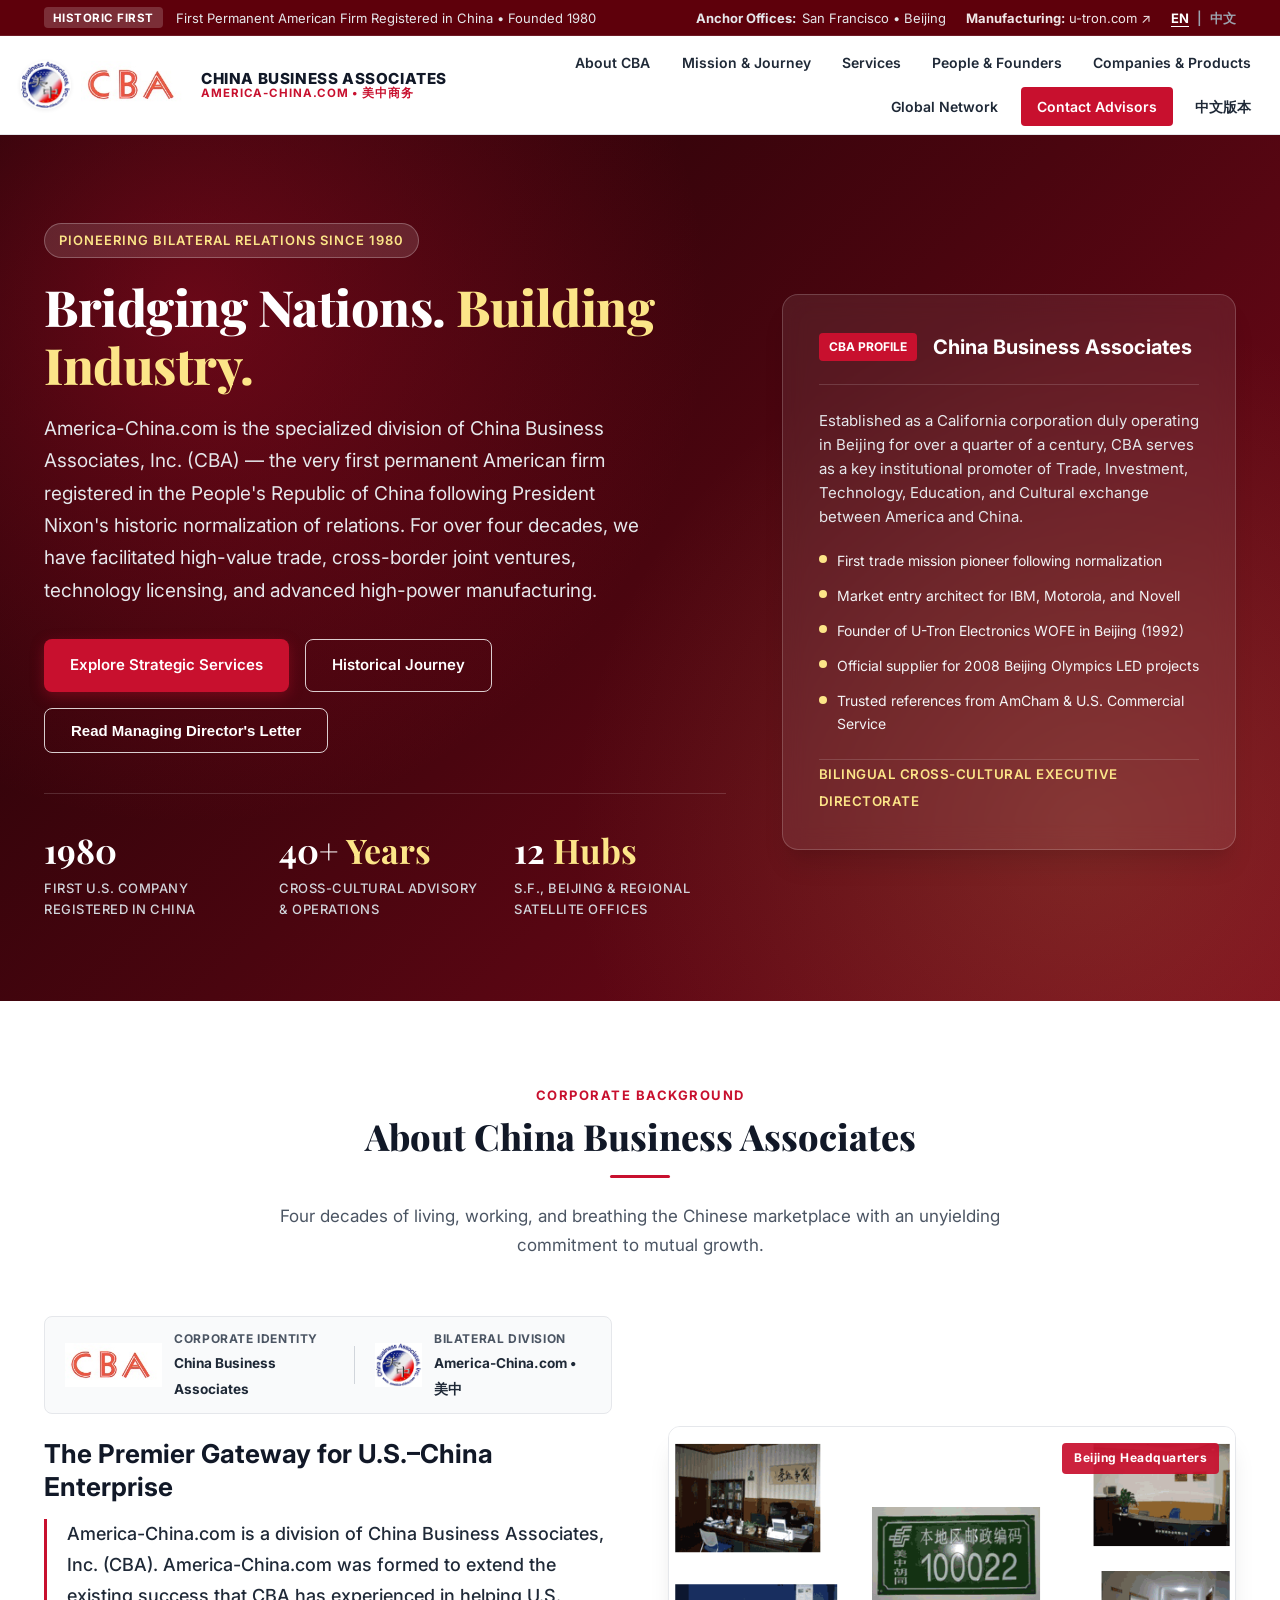
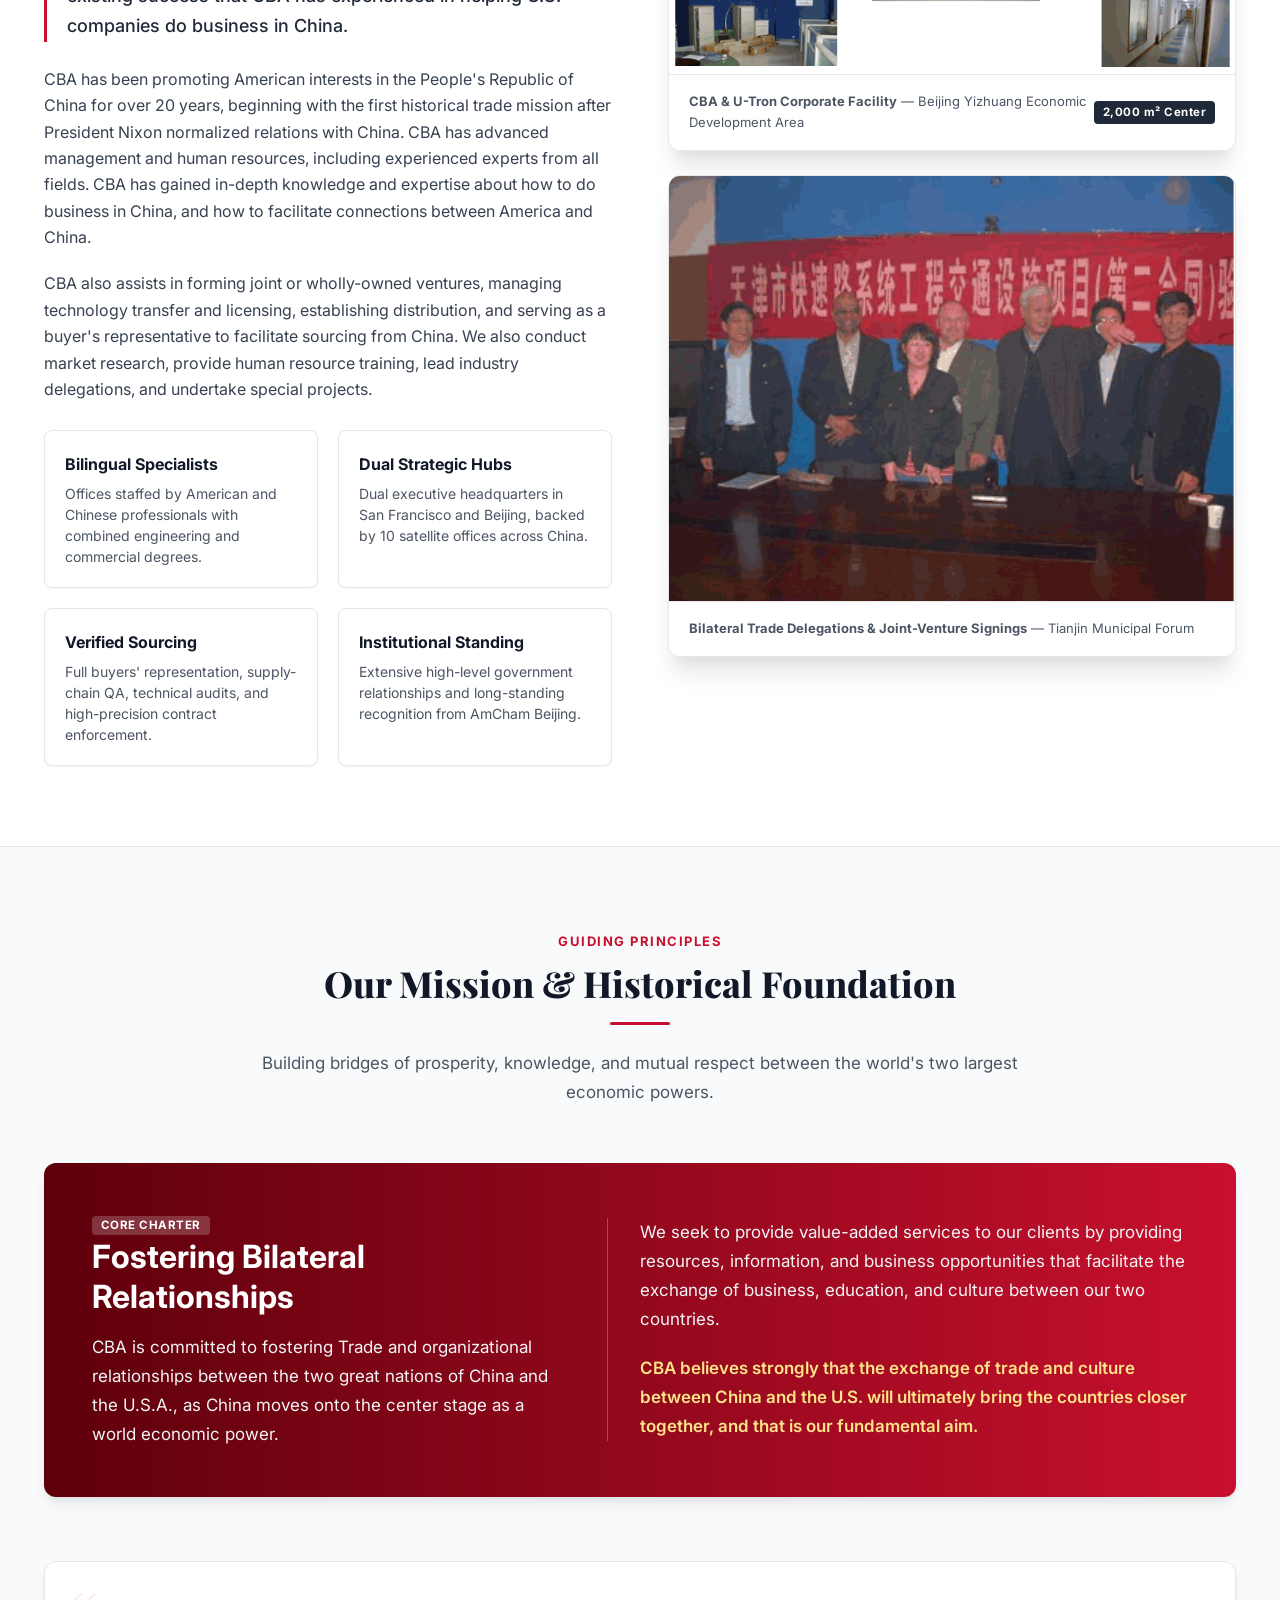
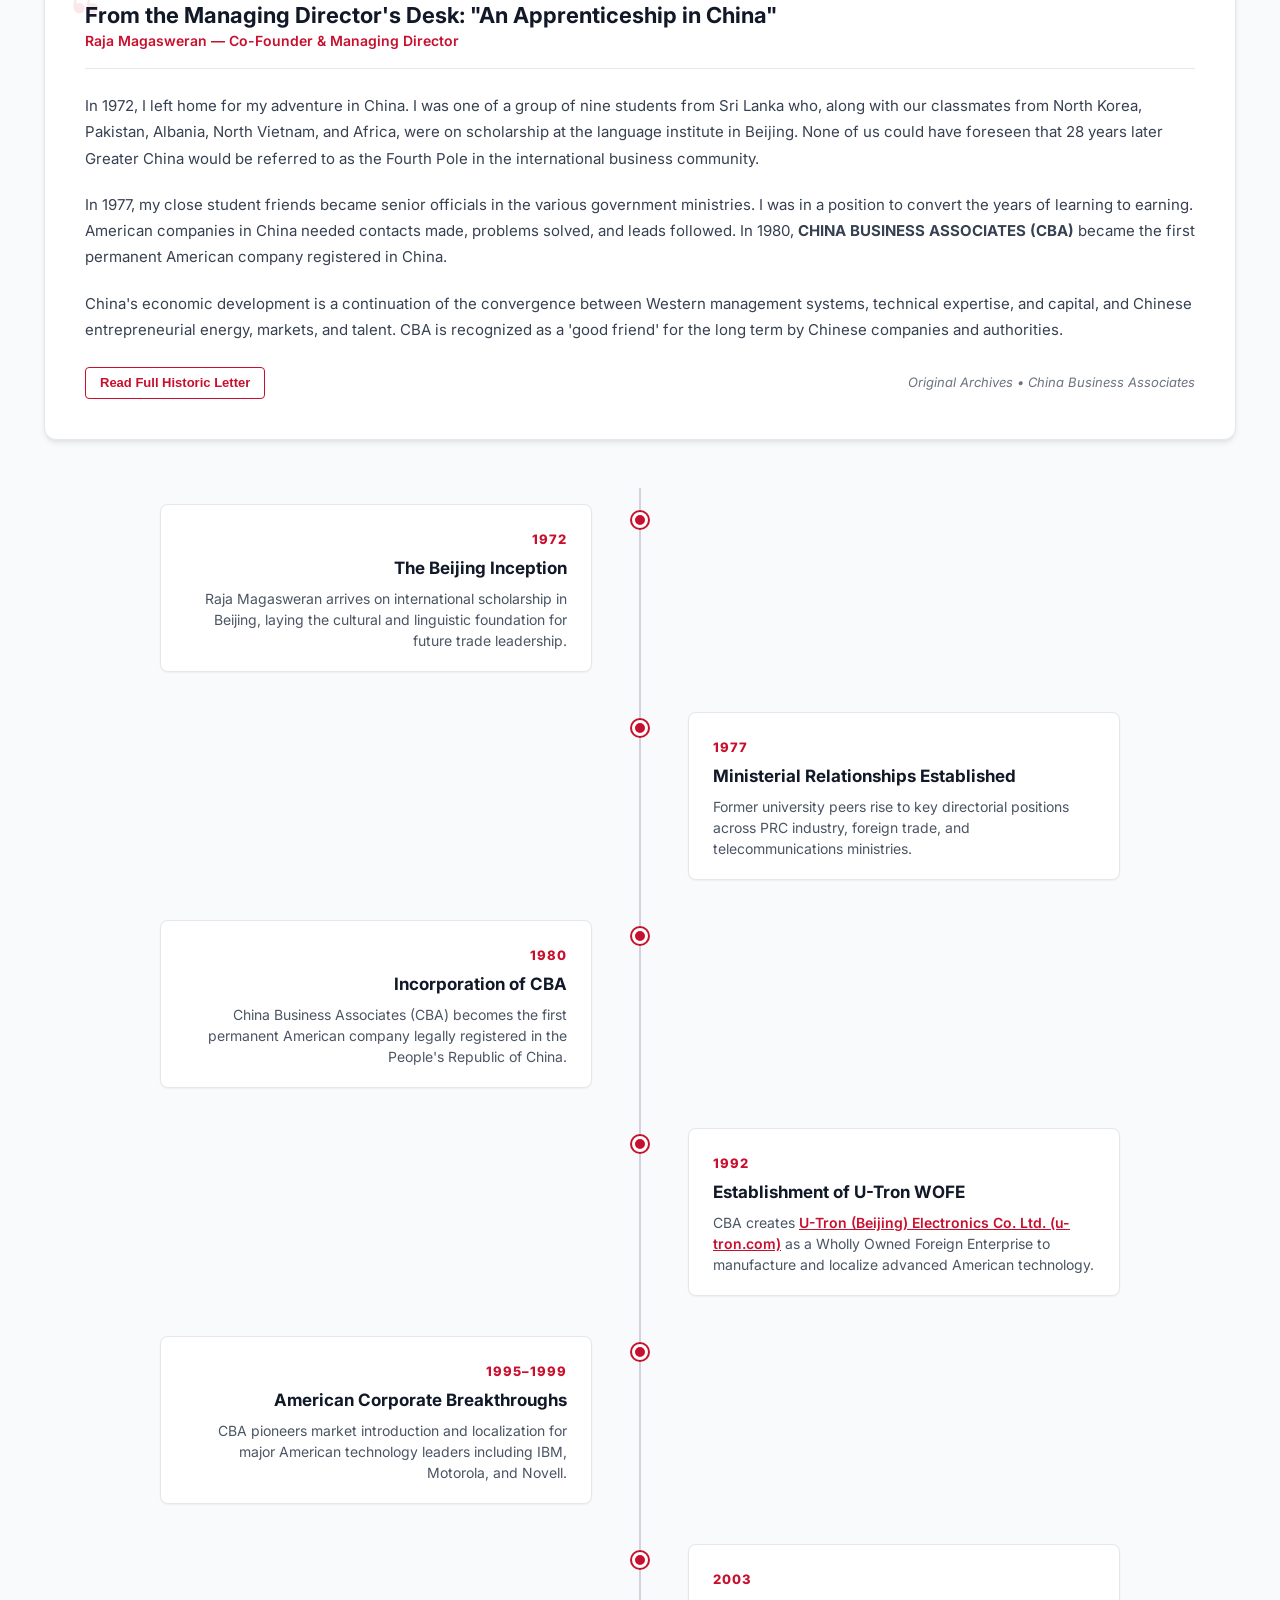
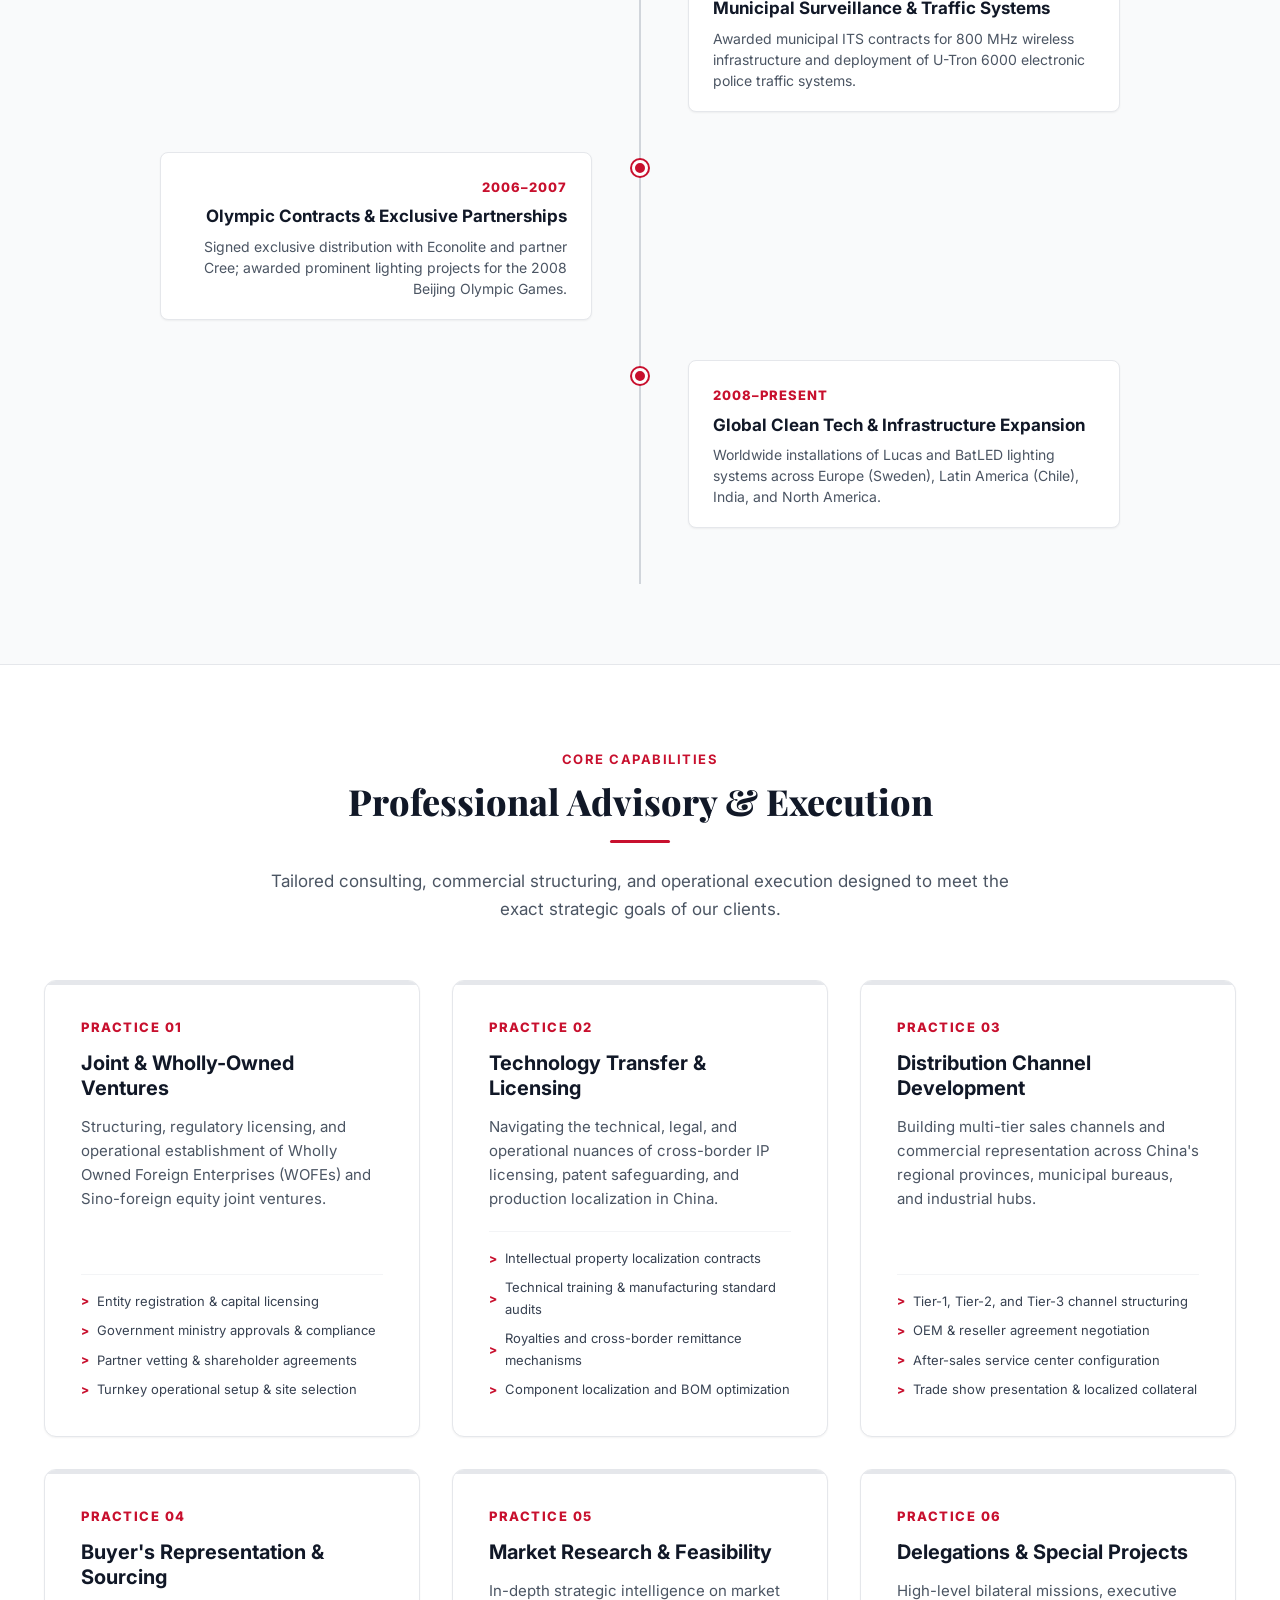
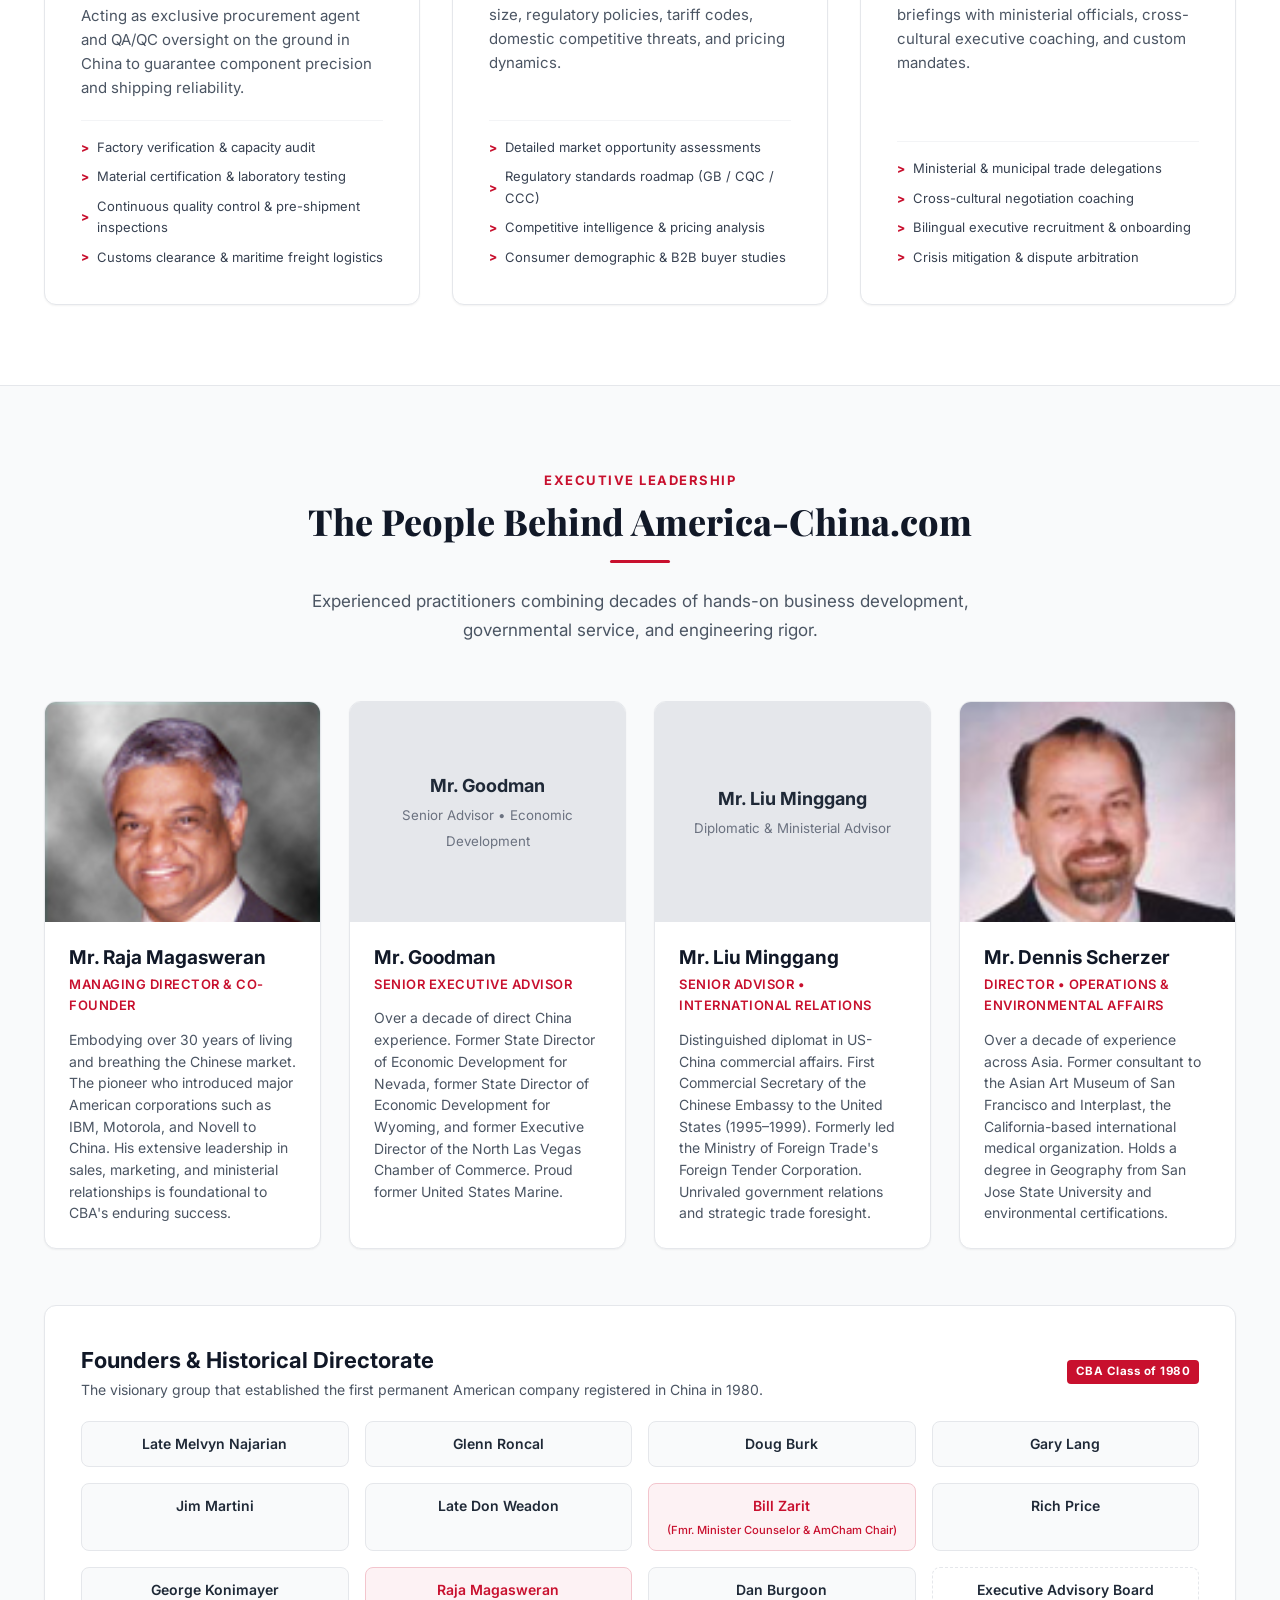
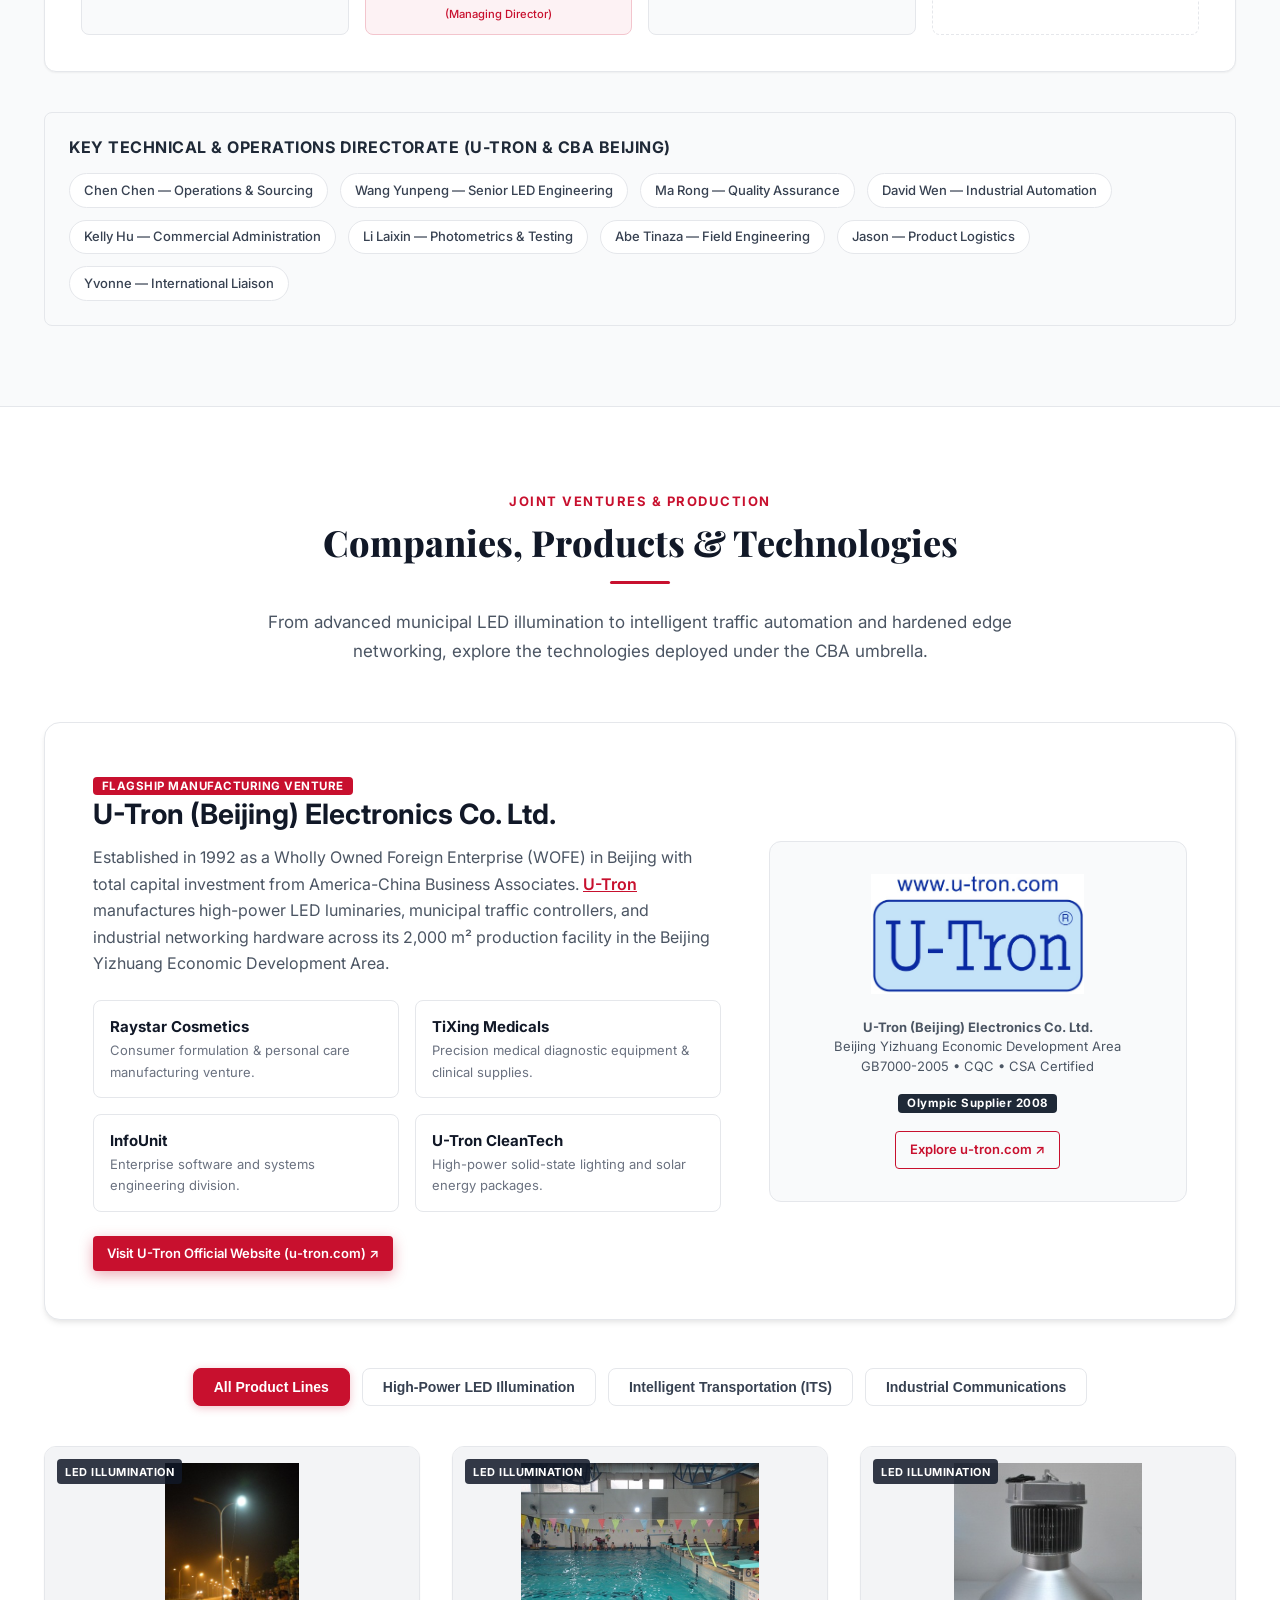
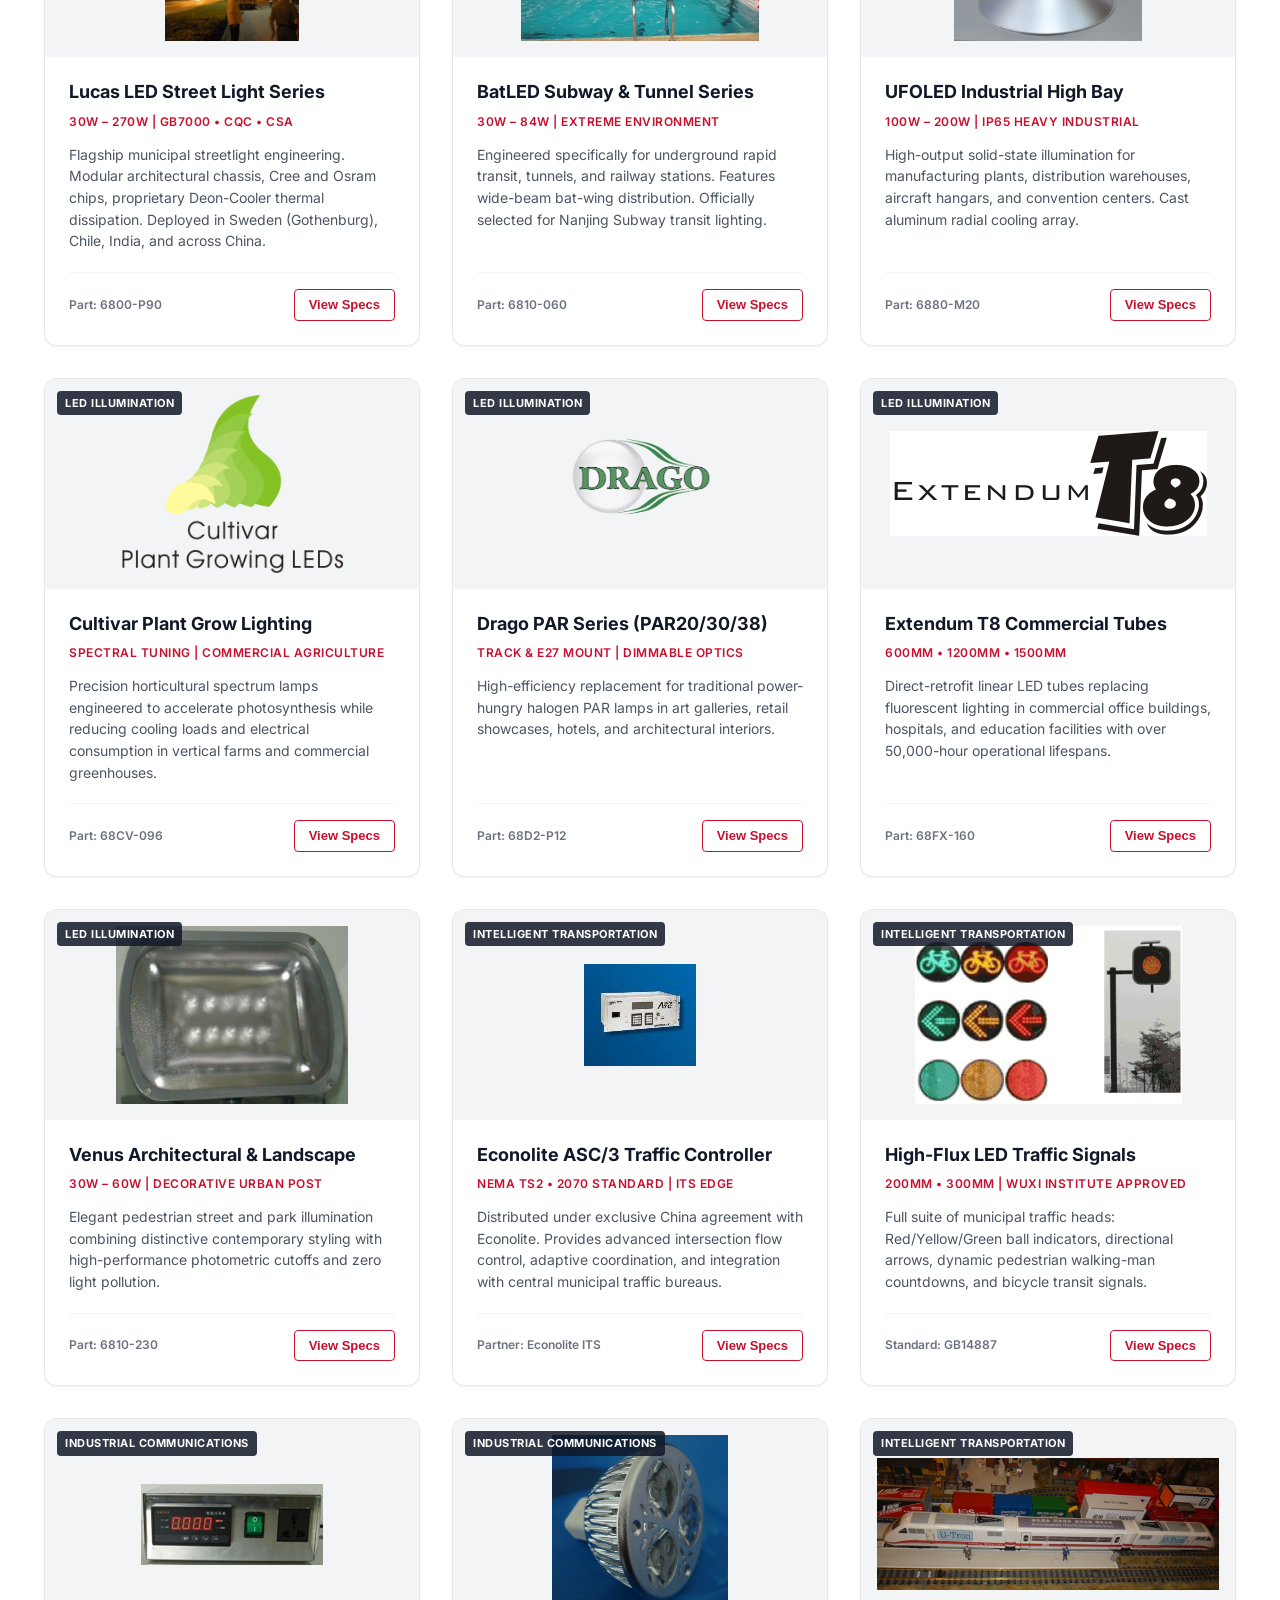
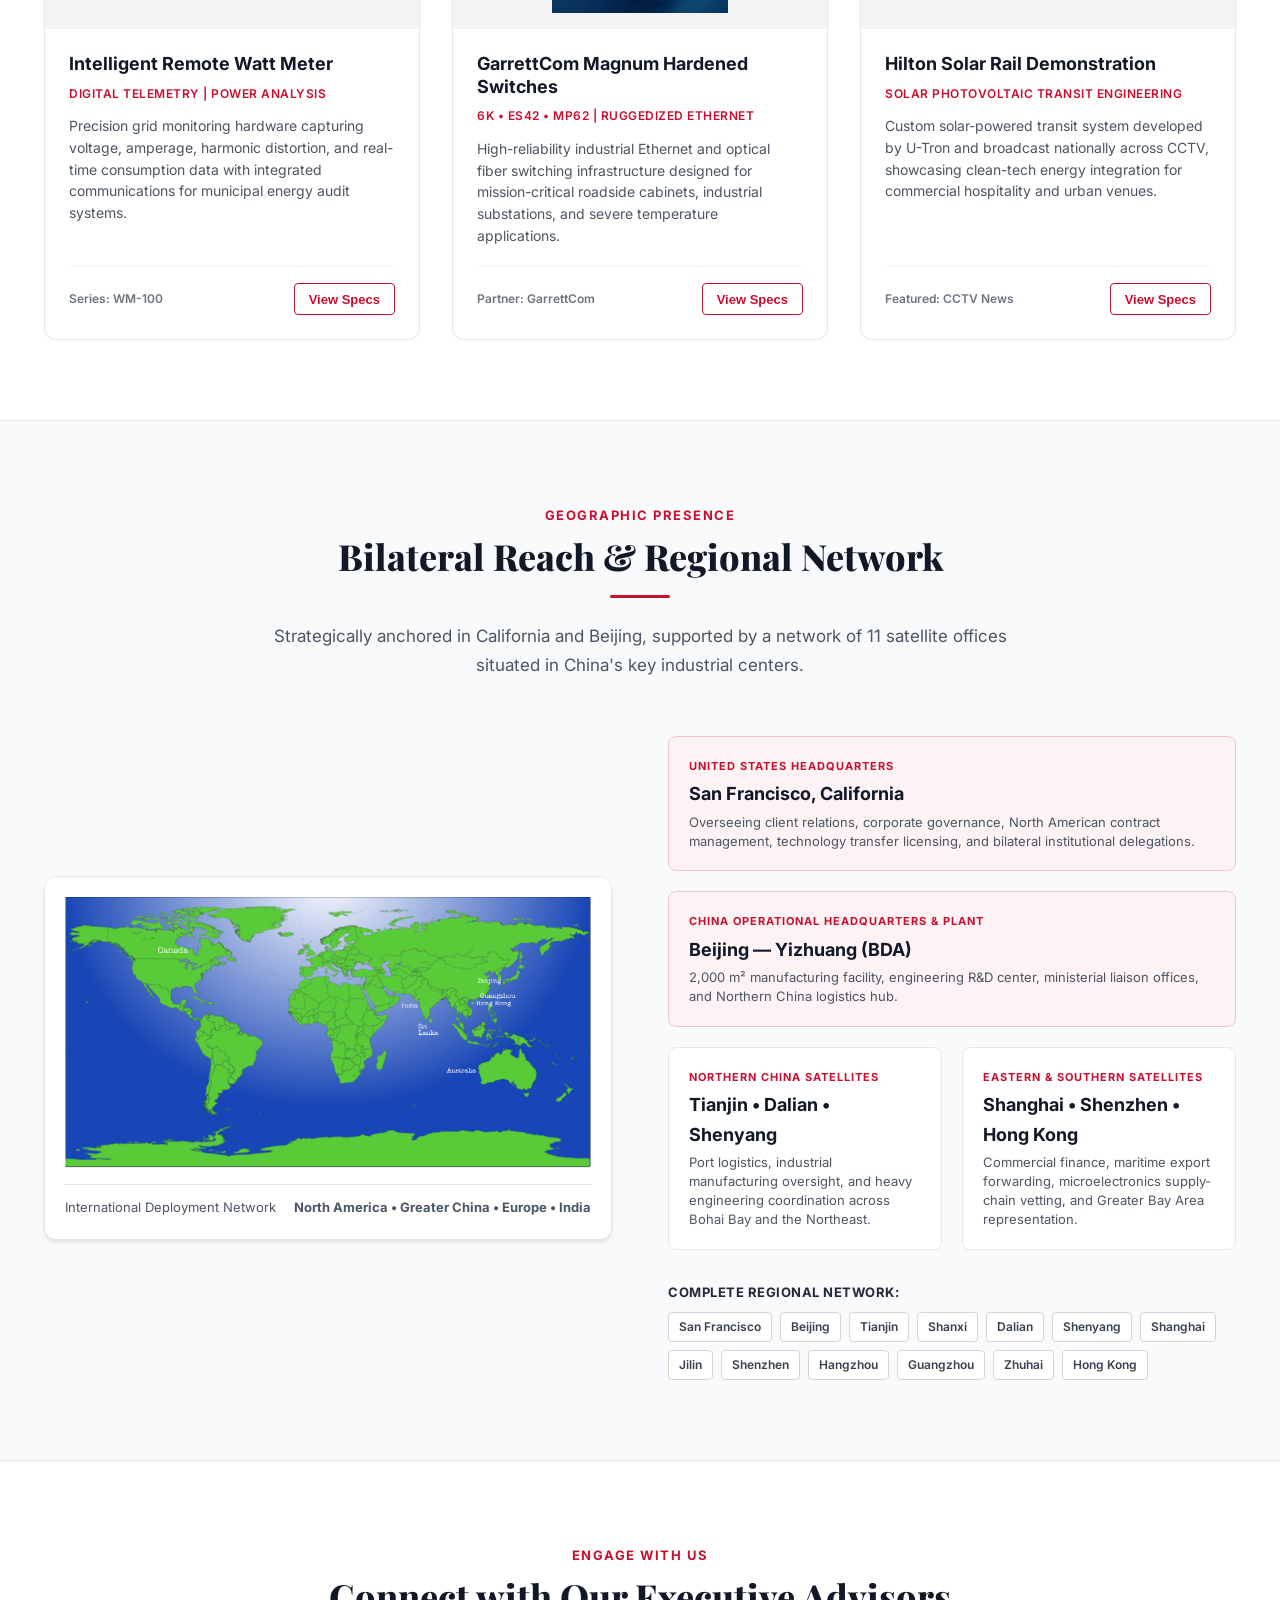
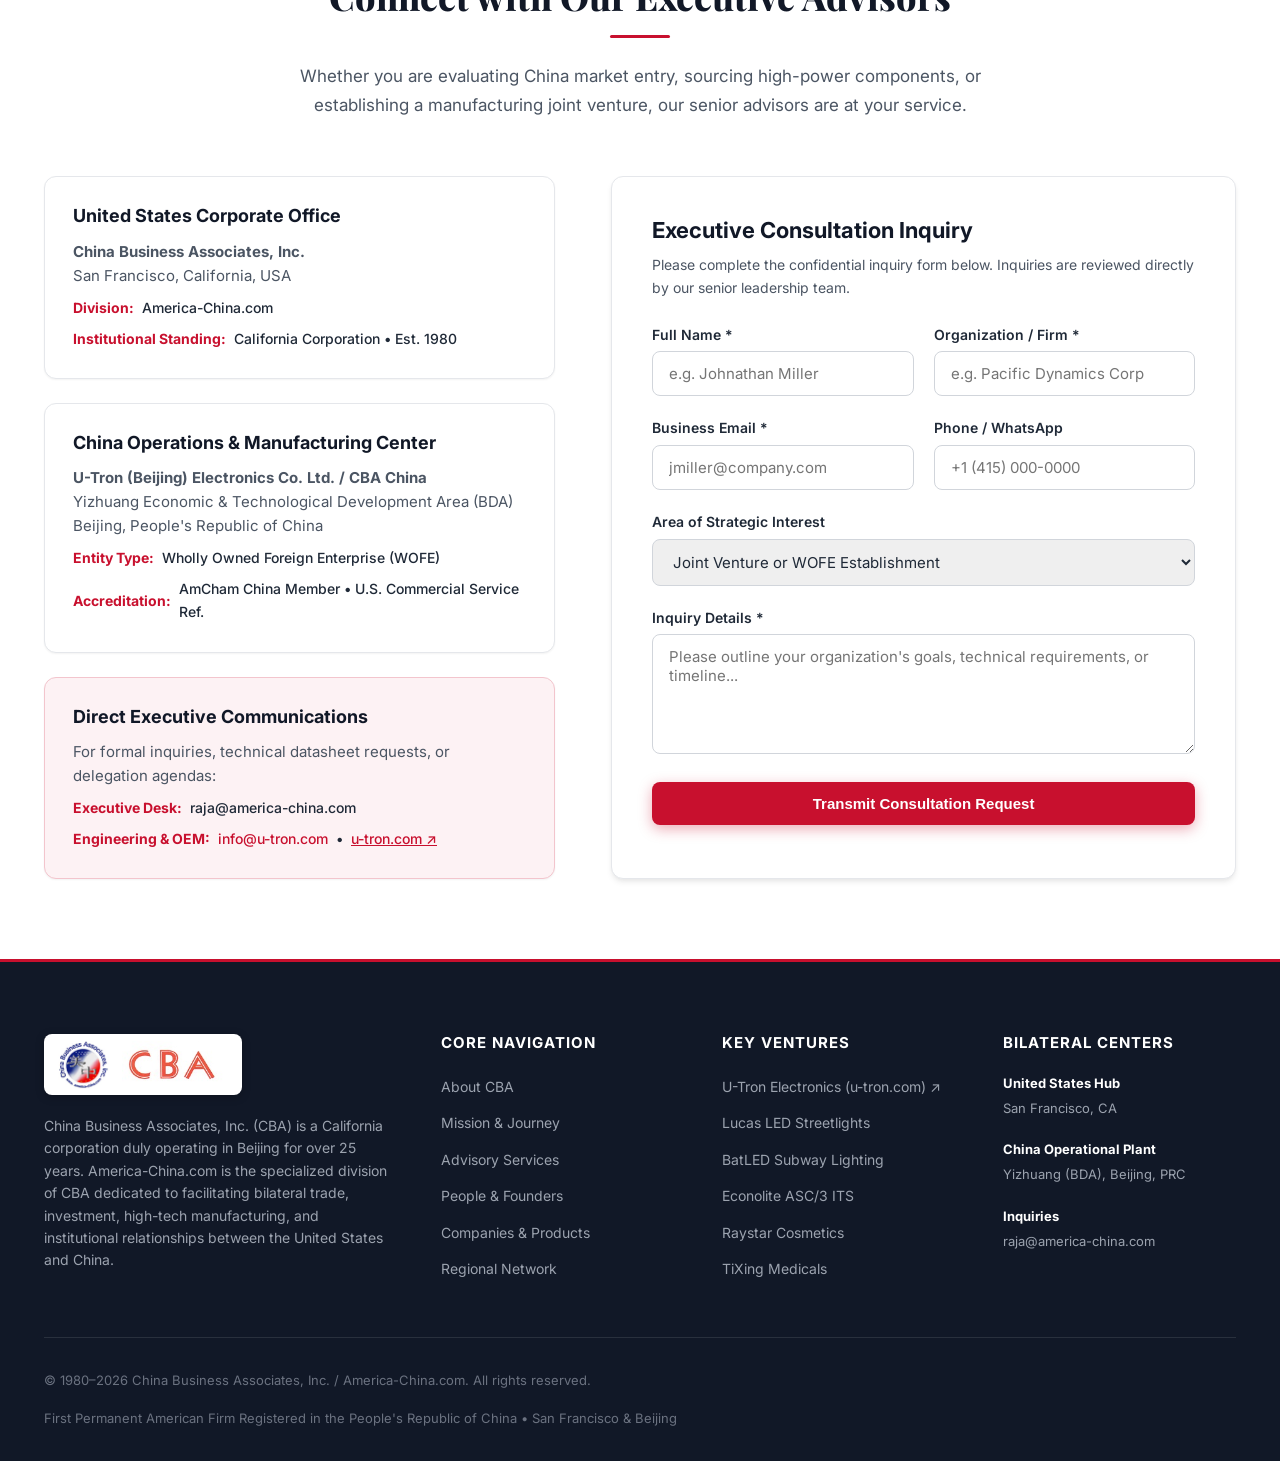
==== commit a24c091f: "add links to u-tron.com" ====
--- a/index.html
+++ b/index.html
@@ -26,6 +26,11 @@
       <div class="top-bar-right">
         <div class="top-bar-item">
           <strong>Anchor Offices:</strong> San Francisco &bull; Beijing
+        </div>
+        <div class="top-bar-item">
+          <a href="https://u-tron.com" target="_blank" rel="noopener noreferrer" style="color: rgba(255, 255, 255, 0.9); text-decoration: none;" title="Visit U-Tron High-Tech Manufacturing WOFE">
+            <strong>Manufacturing:</strong> u-tron.com &nearr;
+          </a>
         </div>
         <div class="lang-switch" aria-label="Language selection">
           <span class="active">EN</span>
@@ -321,7 +326,7 @@
           <div class="timeline-content">
             <span class="timeline-year">1992</span>
             <div class="timeline-title">Establishment of U-Tron WOFE</div>
-            <p class="timeline-desc">CBA creates U-Tron (Beijing) Electronics Co. Ltd. as a Wholly Owned Foreign Enterprise to manufacture and localize advanced American technology.</p>
+            <p class="timeline-desc">CBA creates <a href="https://u-tron.com" target="_blank" rel="noopener noreferrer" style="color: var(--primary-red); font-weight: 600; text-decoration: underline;">U-Tron (Beijing) Electronics Co. Ltd. (u-tron.com)</a> as a Wholly Owned Foreign Enterprise to manufacture and localize advanced American technology.</p>
           </div>
         </div>
 
@@ -608,9 +613,11 @@
         <div class="venture-grid">
           <div>
             <span class="badge-tag" style="background: var(--primary-red); margin-bottom: 0.75rem;">FLAGSHIP MANUFACTURING VENTURE</span>
-            <h3 style="font-size: 1.75rem; margin-bottom: 0.75rem;">U-Tron (Beijing) Electronics Co. Ltd.</h3>
+            <h3 style="font-size: 1.75rem; margin-bottom: 0.75rem;">
+              <a href="https://u-tron.com" target="_blank" rel="noopener noreferrer" style="color: inherit; text-decoration: none;">U-Tron (Beijing) Electronics Co. Ltd.</a>
+            </h3>
             <p style="color: var(--neutral-600); line-height: 1.65;">
-              Established in 1992 as a Wholly Owned Foreign Enterprise (WOFE) in Beijing with total capital investment from America-China Business Associates. U-Tron manufactures high-power LED luminaries, municipal traffic controllers, and industrial networking hardware across its 2,000 m&sup2; production facility in the Beijing Yizhuang Economic Development Area.
+              Established in 1992 as a Wholly Owned Foreign Enterprise (WOFE) in Beijing with total capital investment from America-China Business Associates. <a href="https://u-tron.com" target="_blank" rel="noopener noreferrer" style="color: var(--primary-red); font-weight: 600; text-decoration: underline;">U-Tron</a> manufactures high-power LED luminaries, municipal traffic controllers, and industrial networking hardware across its 2,000 m&sup2; production facility in the Beijing Yizhuang Economic Development Area.
             </p>
             <div class="venture-subsidiaries-list">
               <div class="sub-item">
@@ -630,17 +637,29 @@
                 <p class="sub-item-desc">High-power solid-state lighting and solar energy packages.</p>
               </div>
             </div>
+            <div style="margin-top: 1.5rem;">
+              <a href="https://u-tron.com" target="_blank" rel="noopener noreferrer" class="btn btn-primary btn-sm" style="display: inline-flex; align-items: center; gap: 0.45rem;">
+                Visit U-Tron Official Website (u-tron.com) &nearr;
+              </a>
+            </div>
           </div>
 
           <div class="venture-logo-wrap">
-            <img src="images/logos/Utronlogohighres.jpg" alt="Beijing U-Tron Electronics Co. Ltd. Registered Logo">
+            <a href="https://u-tron.com" target="_blank" rel="noopener noreferrer" title="Visit u-tron.com">
+              <img src="images/logos/Utronlogohighres.jpg" alt="Beijing U-Tron Electronics Co. Ltd. Registered Logo">
+            </a>
             <div style="font-size: 0.8125rem; color: var(--neutral-600); line-height: 1.5;">
               <strong>U-Tron (Beijing) Electronics Co. Ltd.</strong><br>
               Beijing Yizhuang Economic Development Area<br>
               GB7000-2005 &bull; CQC &bull; CSA Certified
             </div>
+            <div style="margin-top: 0.75rem;">
+              <span class="badge-tag" style="background: var(--neutral-800);">Olympic Supplier 2008</span>
+            </div>
             <div style="margin-top: 1rem;">
-              <span class="badge-tag" style="background: var(--neutral-800);">Olympic Supplier 2008</span>
+              <a href="https://u-tron.com" target="_blank" rel="noopener noreferrer" class="btn btn-outline-red btn-sm" style="display: inline-flex; align-items: center; gap: 0.35rem;">
+                Explore u-tron.com &nearr;
+              </a>
             </div>
           </div>
         </div>
@@ -1013,7 +1032,7 @@
               <strong>Executive Desk:</strong> raja@america-china.com
             </div>
             <div class="contact-detail">
-              <strong>Engineering &amp; OEM:</strong> info@u-tron.com
+              <strong>Engineering &amp; OEM:</strong> <a href="mailto:info@u-tron.com" style="color: var(--primary-red);">info@u-tron.com</a> &bull; <a href="https://u-tron.com" target="_blank" rel="noopener noreferrer" style="color: var(--primary-red); text-decoration: underline;">u-tron.com &nearr;</a>
             </div>
           </div>
         </div>
@@ -1102,7 +1121,7 @@
         <div class="footer-col">
           <h5>Key Ventures</h5>
           <ul class="footer-links">
-            <li><a href="#products">U-Tron (Beijing) Electronics</a></li>
+            <li><a href="https://u-tron.com" target="_blank" rel="noopener noreferrer">U-Tron Electronics (u-tron.com) &nearr;</a></li>
             <li><a href="#products">Lucas LED Streetlights</a></li>
             <li><a href="#products">BatLED Subway Lighting</a></li>
             <li><a href="#products">Econolite ASC/3 ITS</a></li>
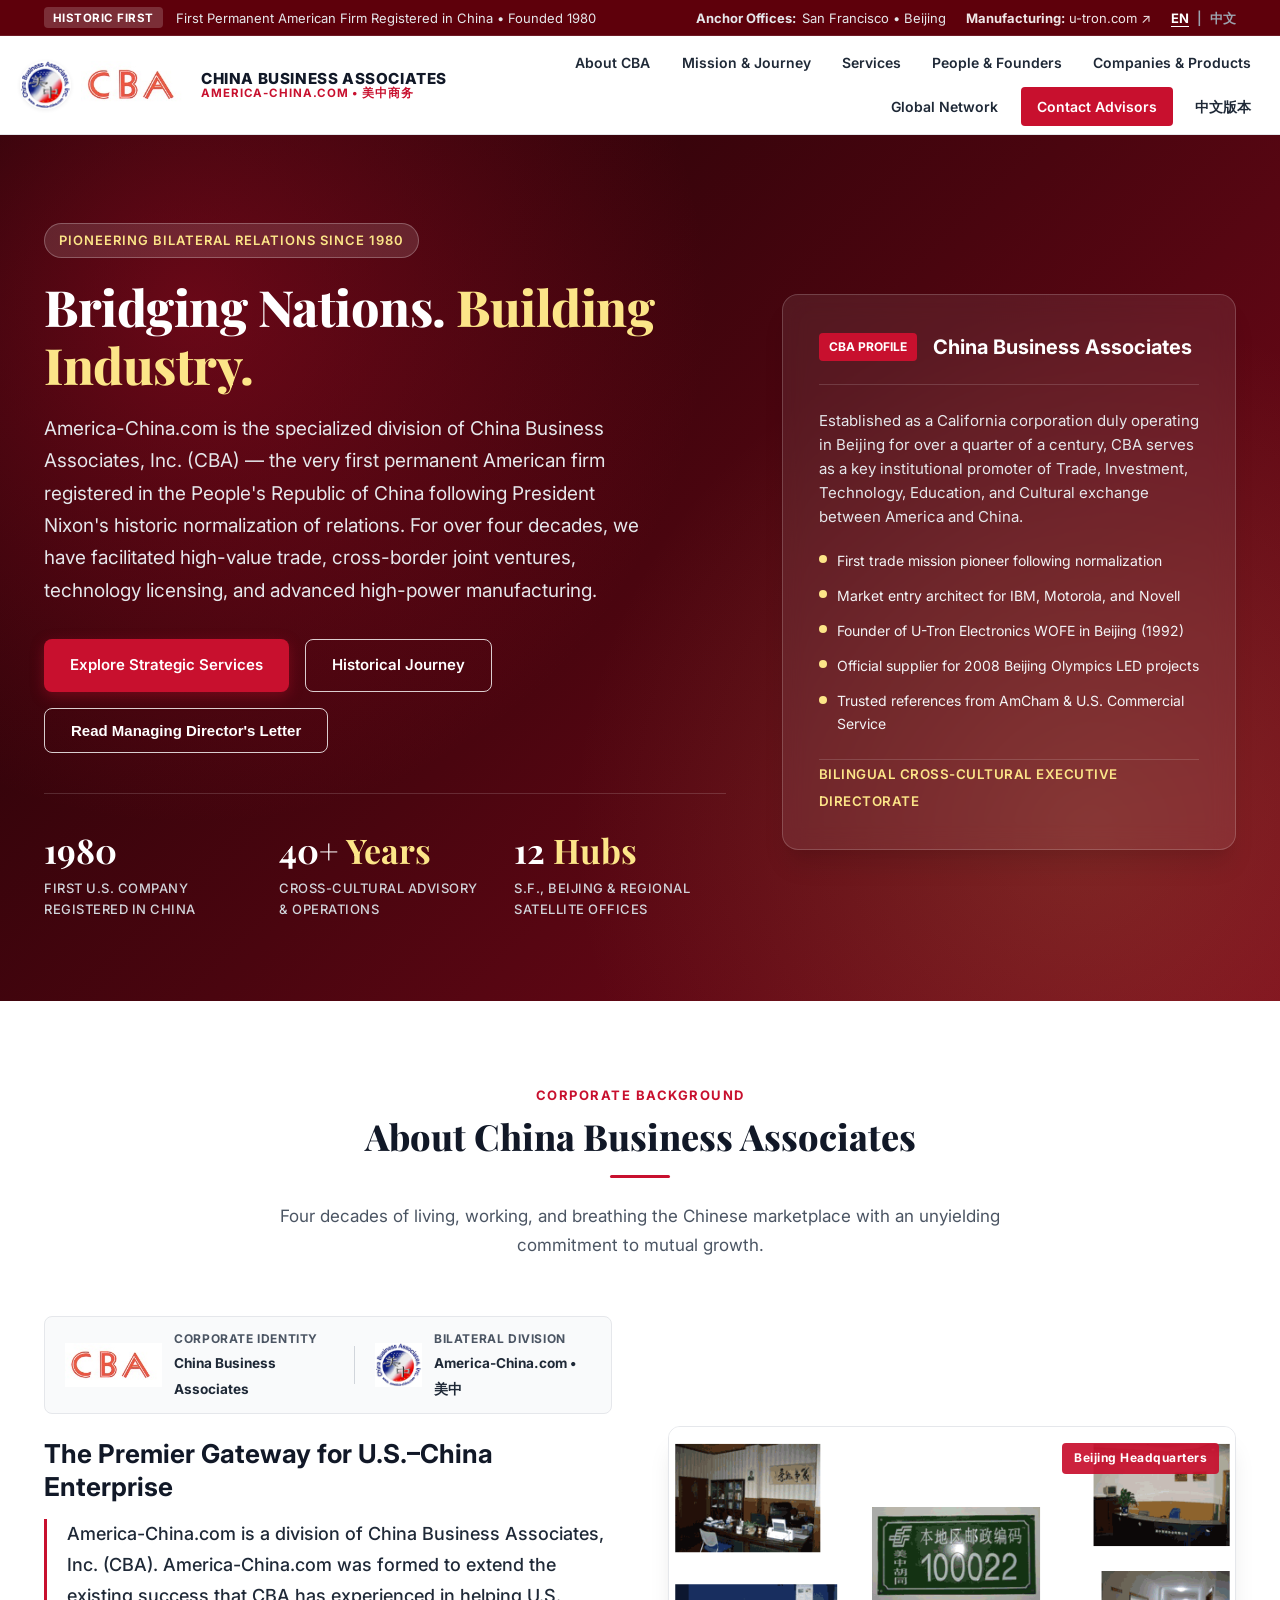
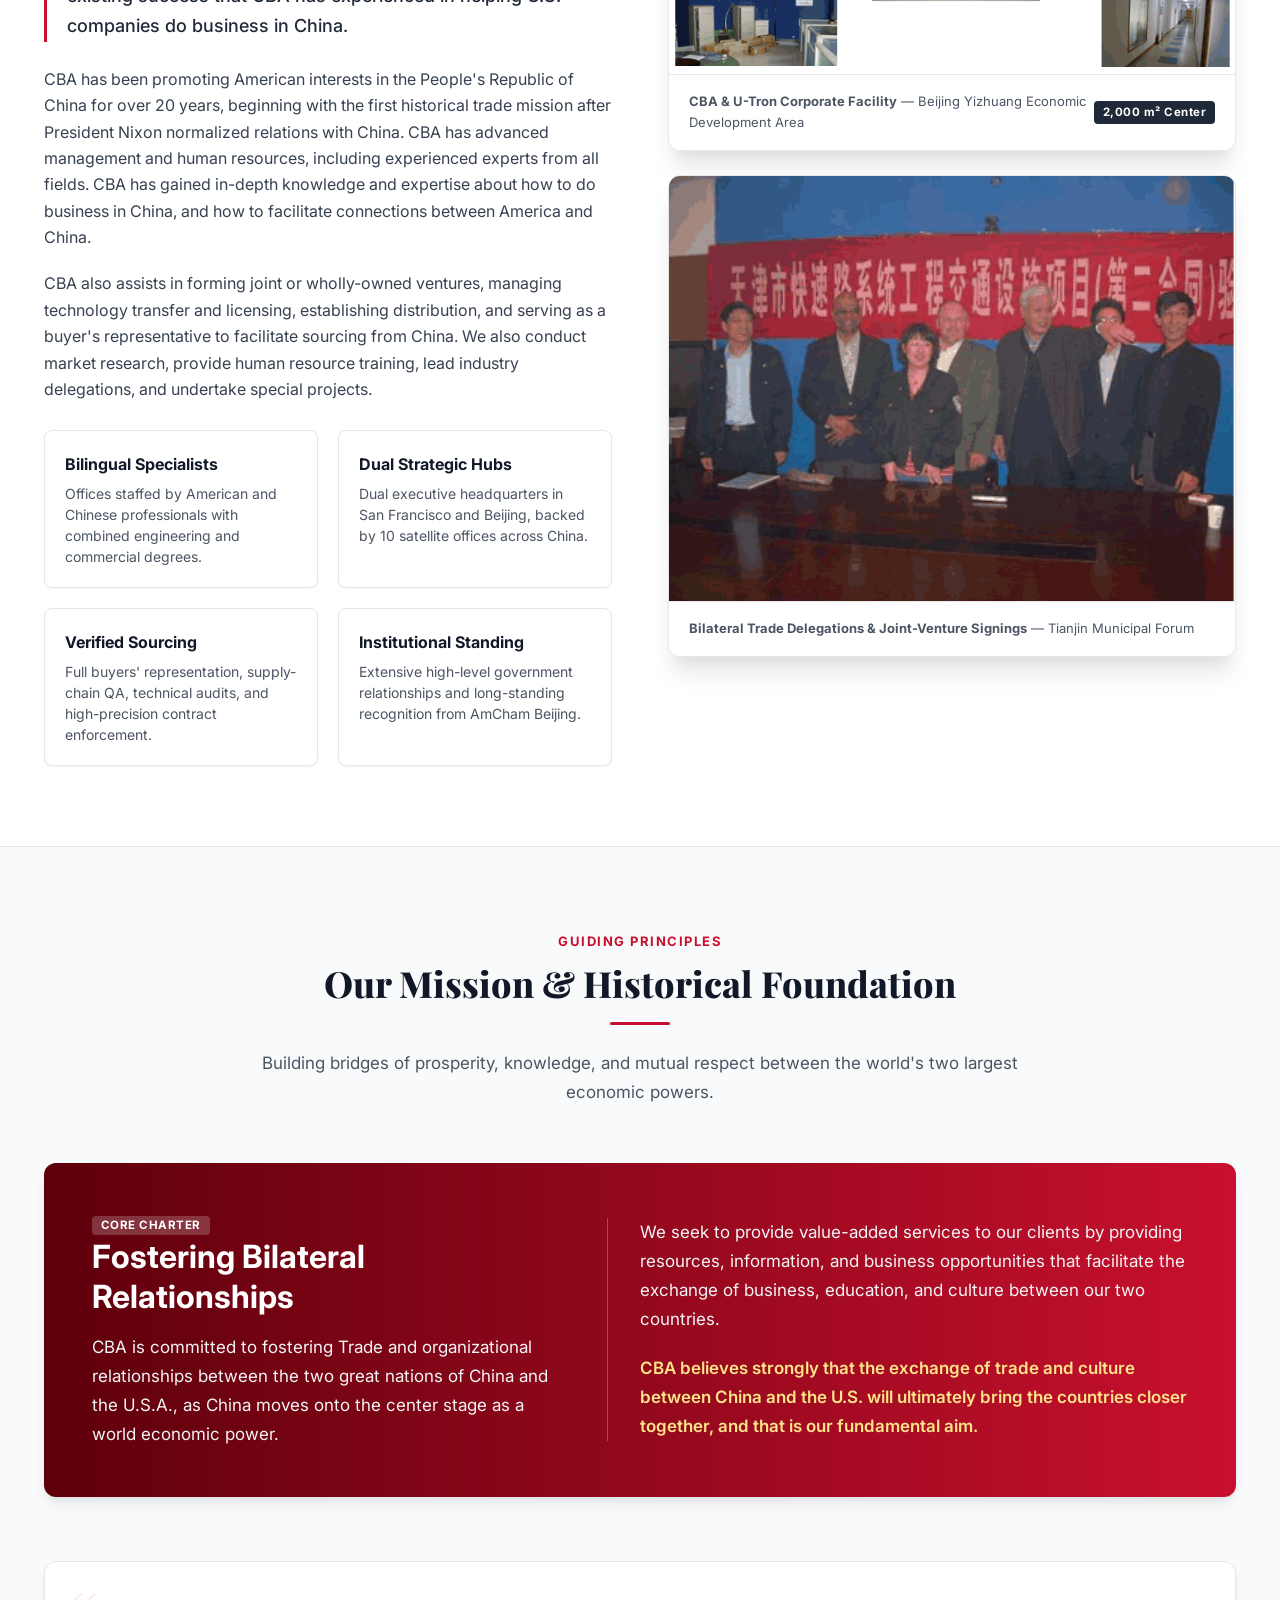
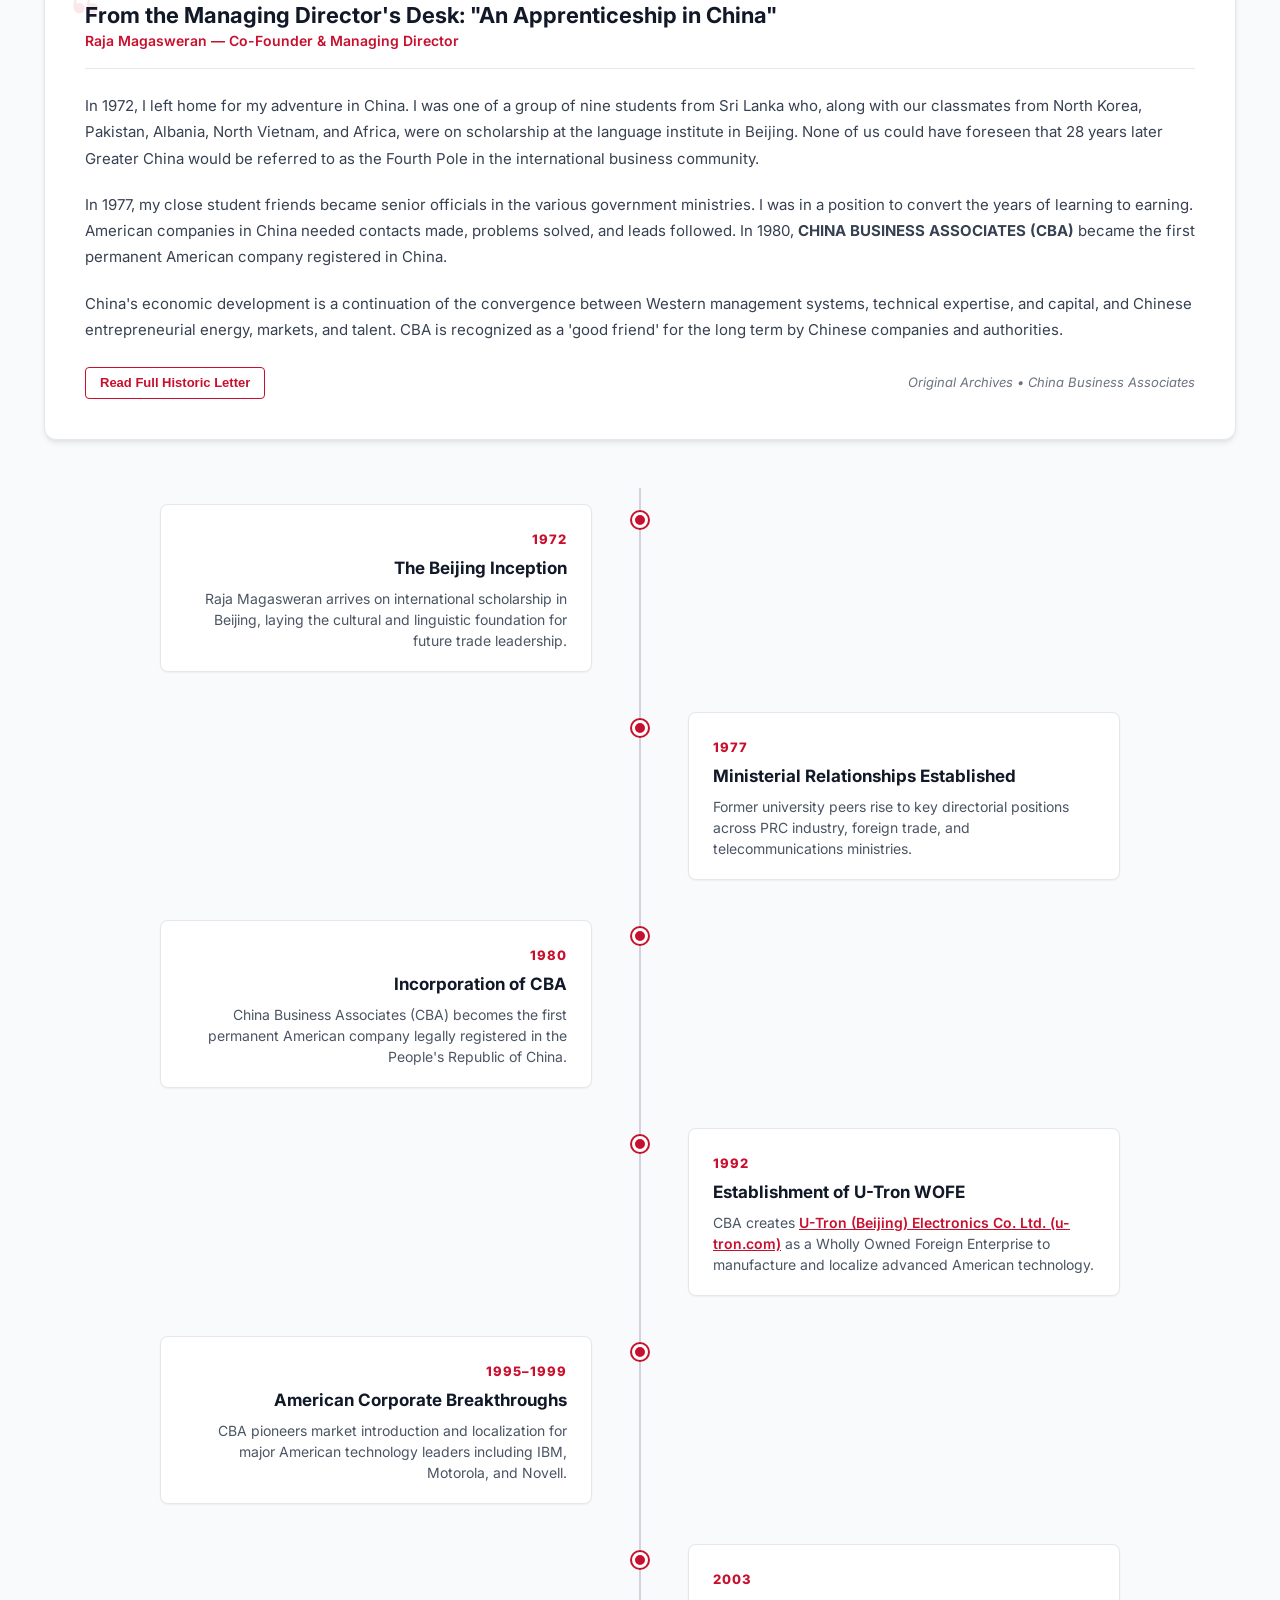
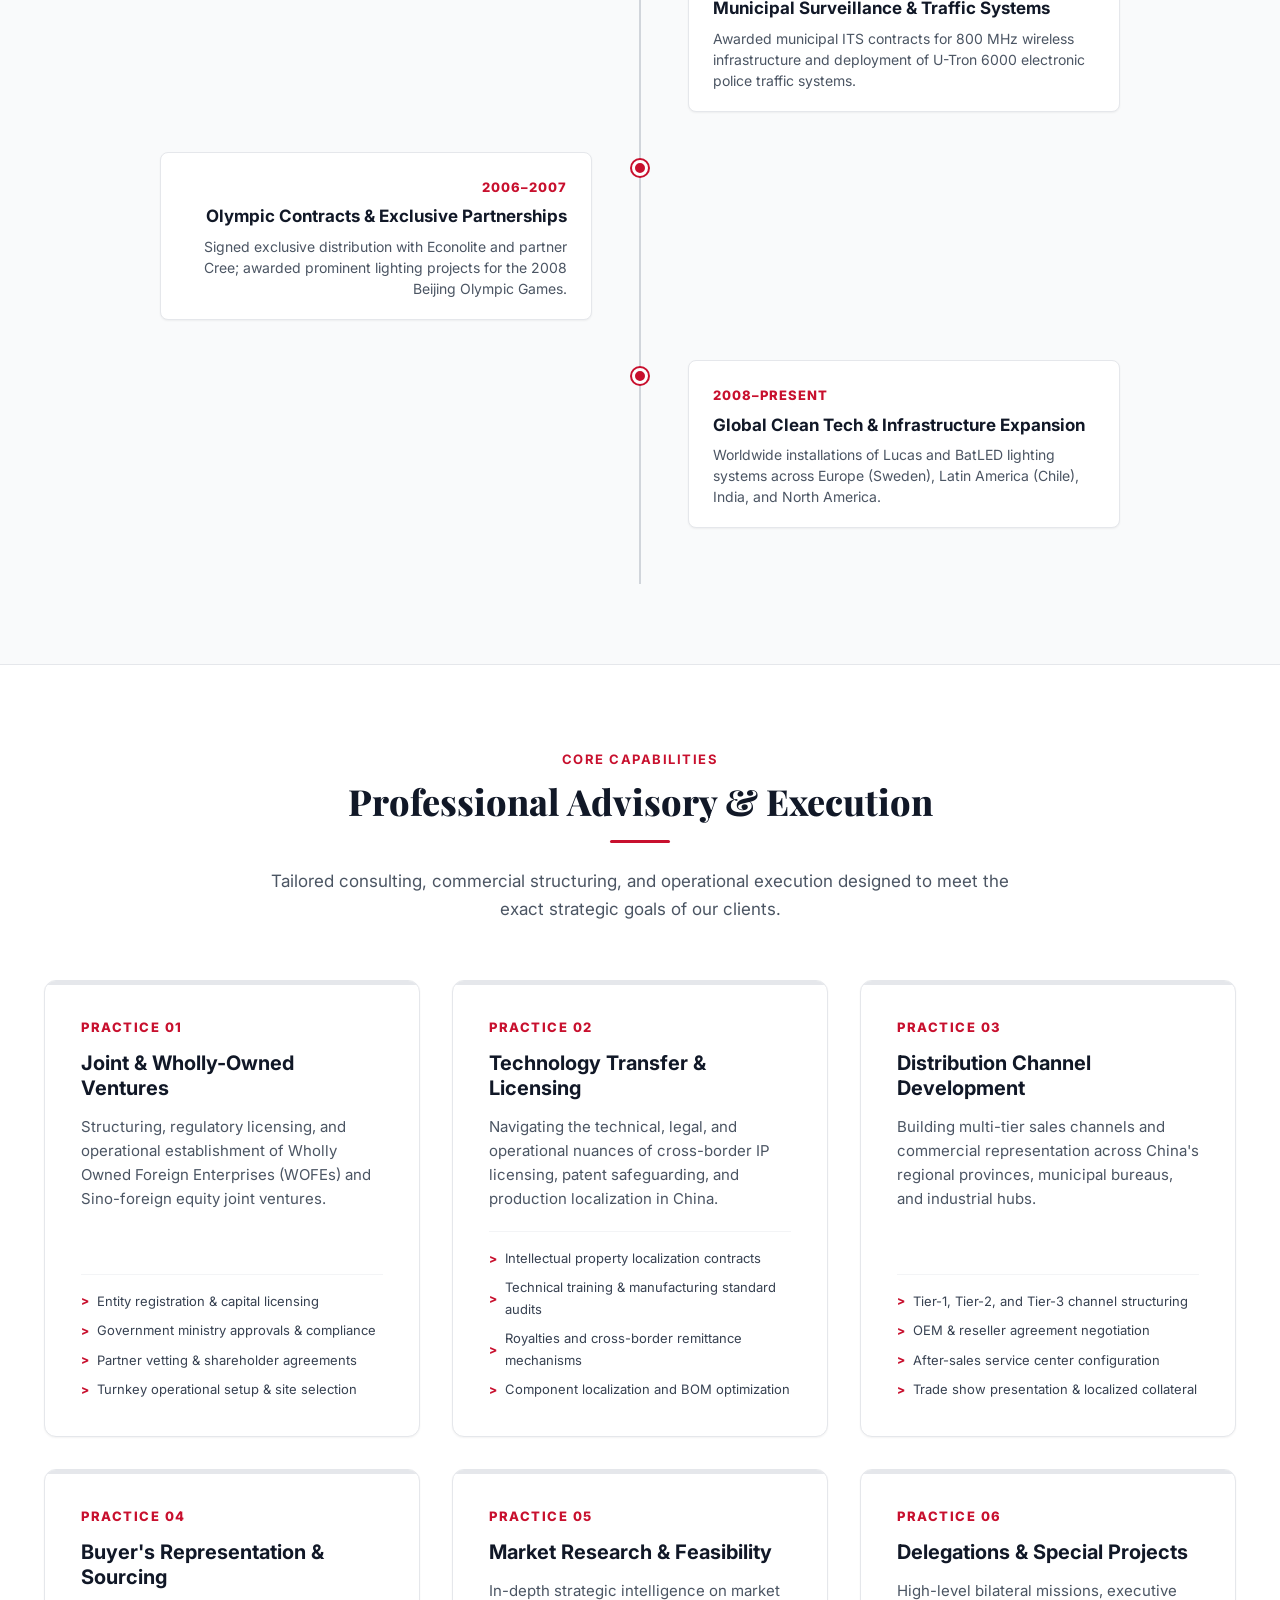
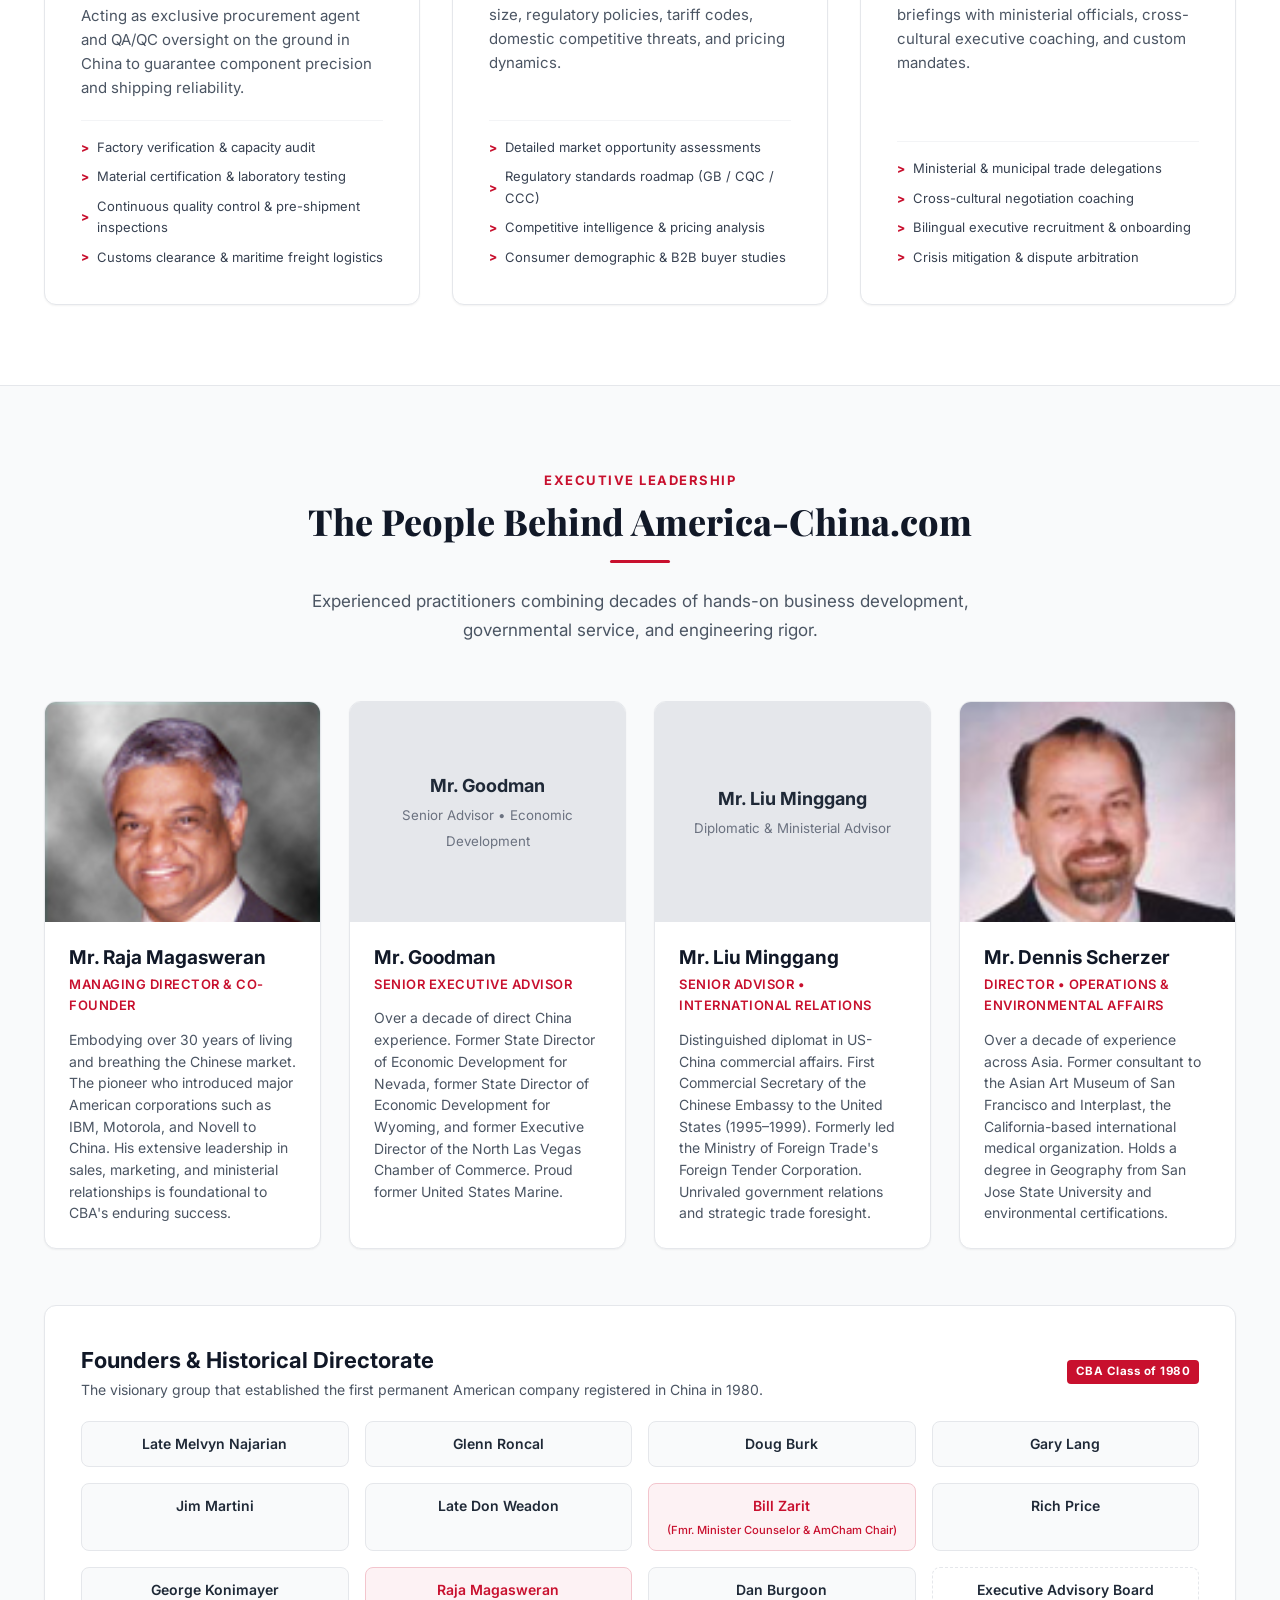
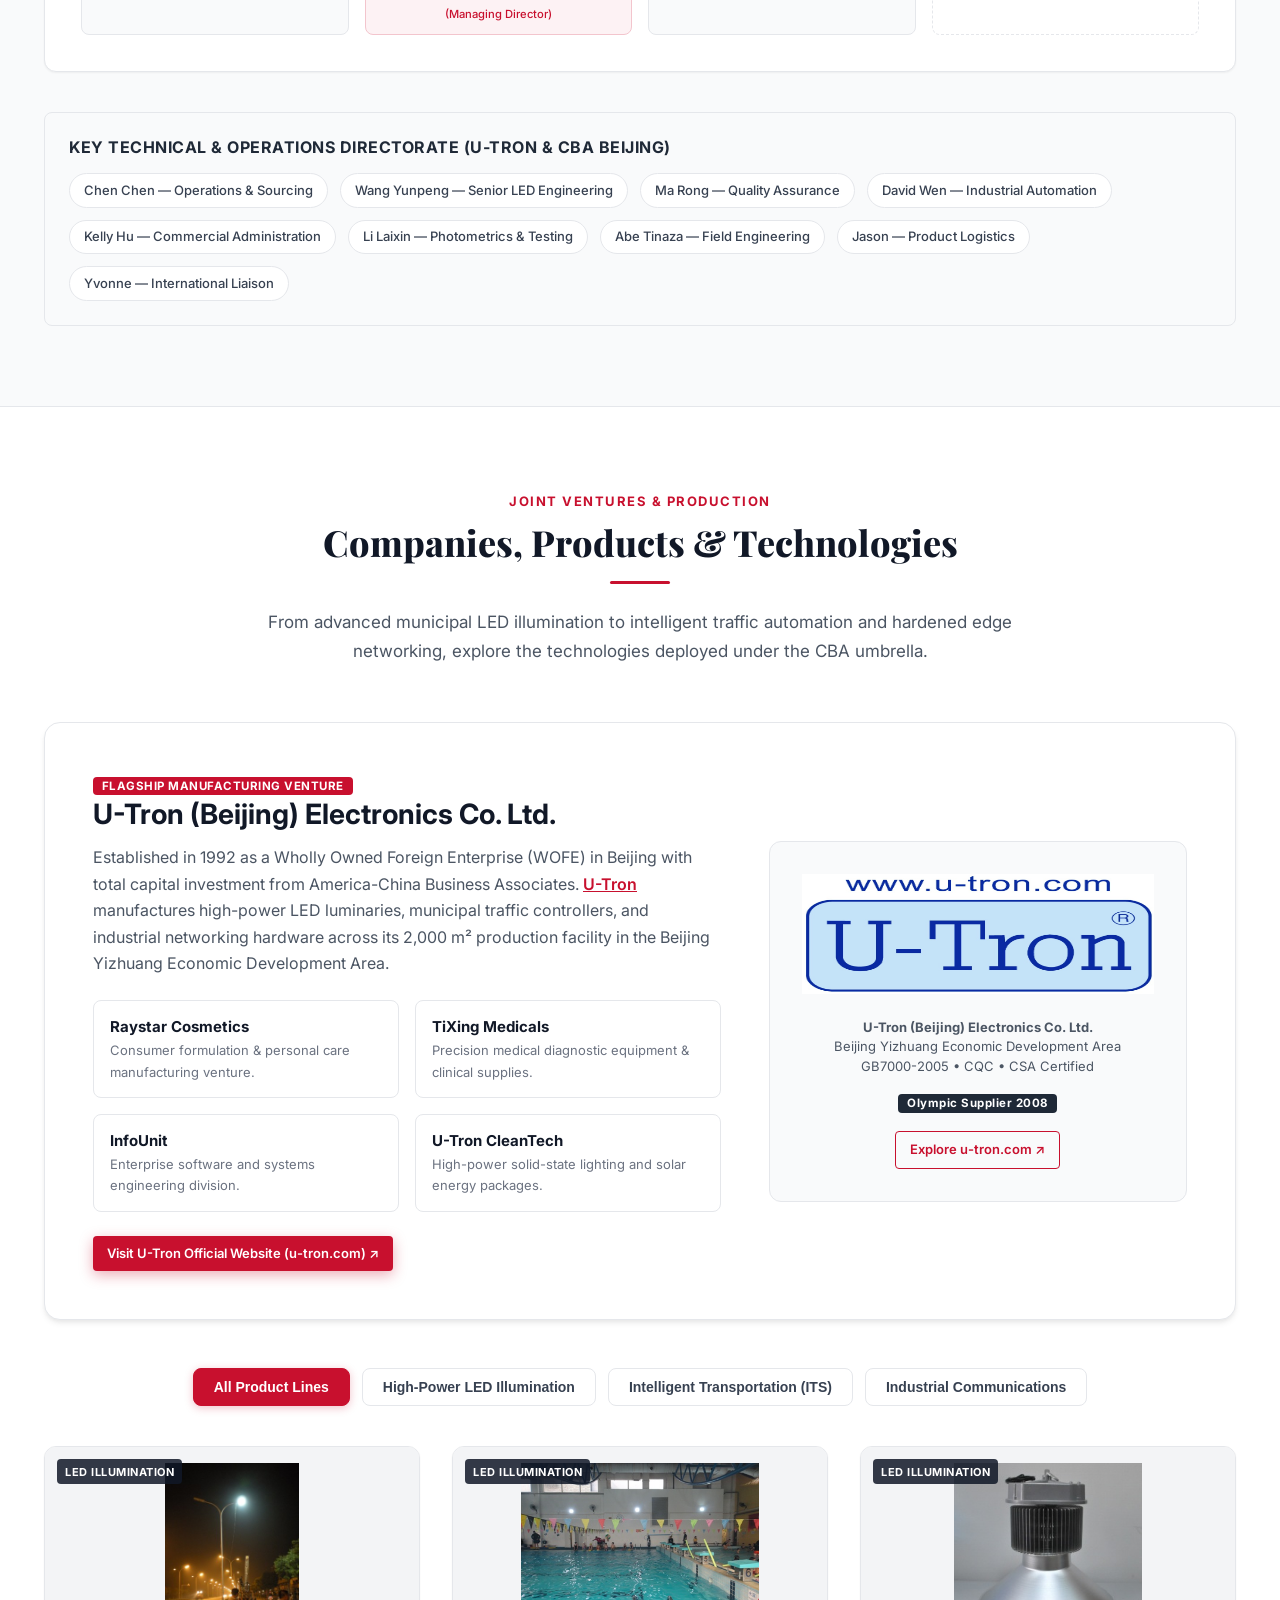
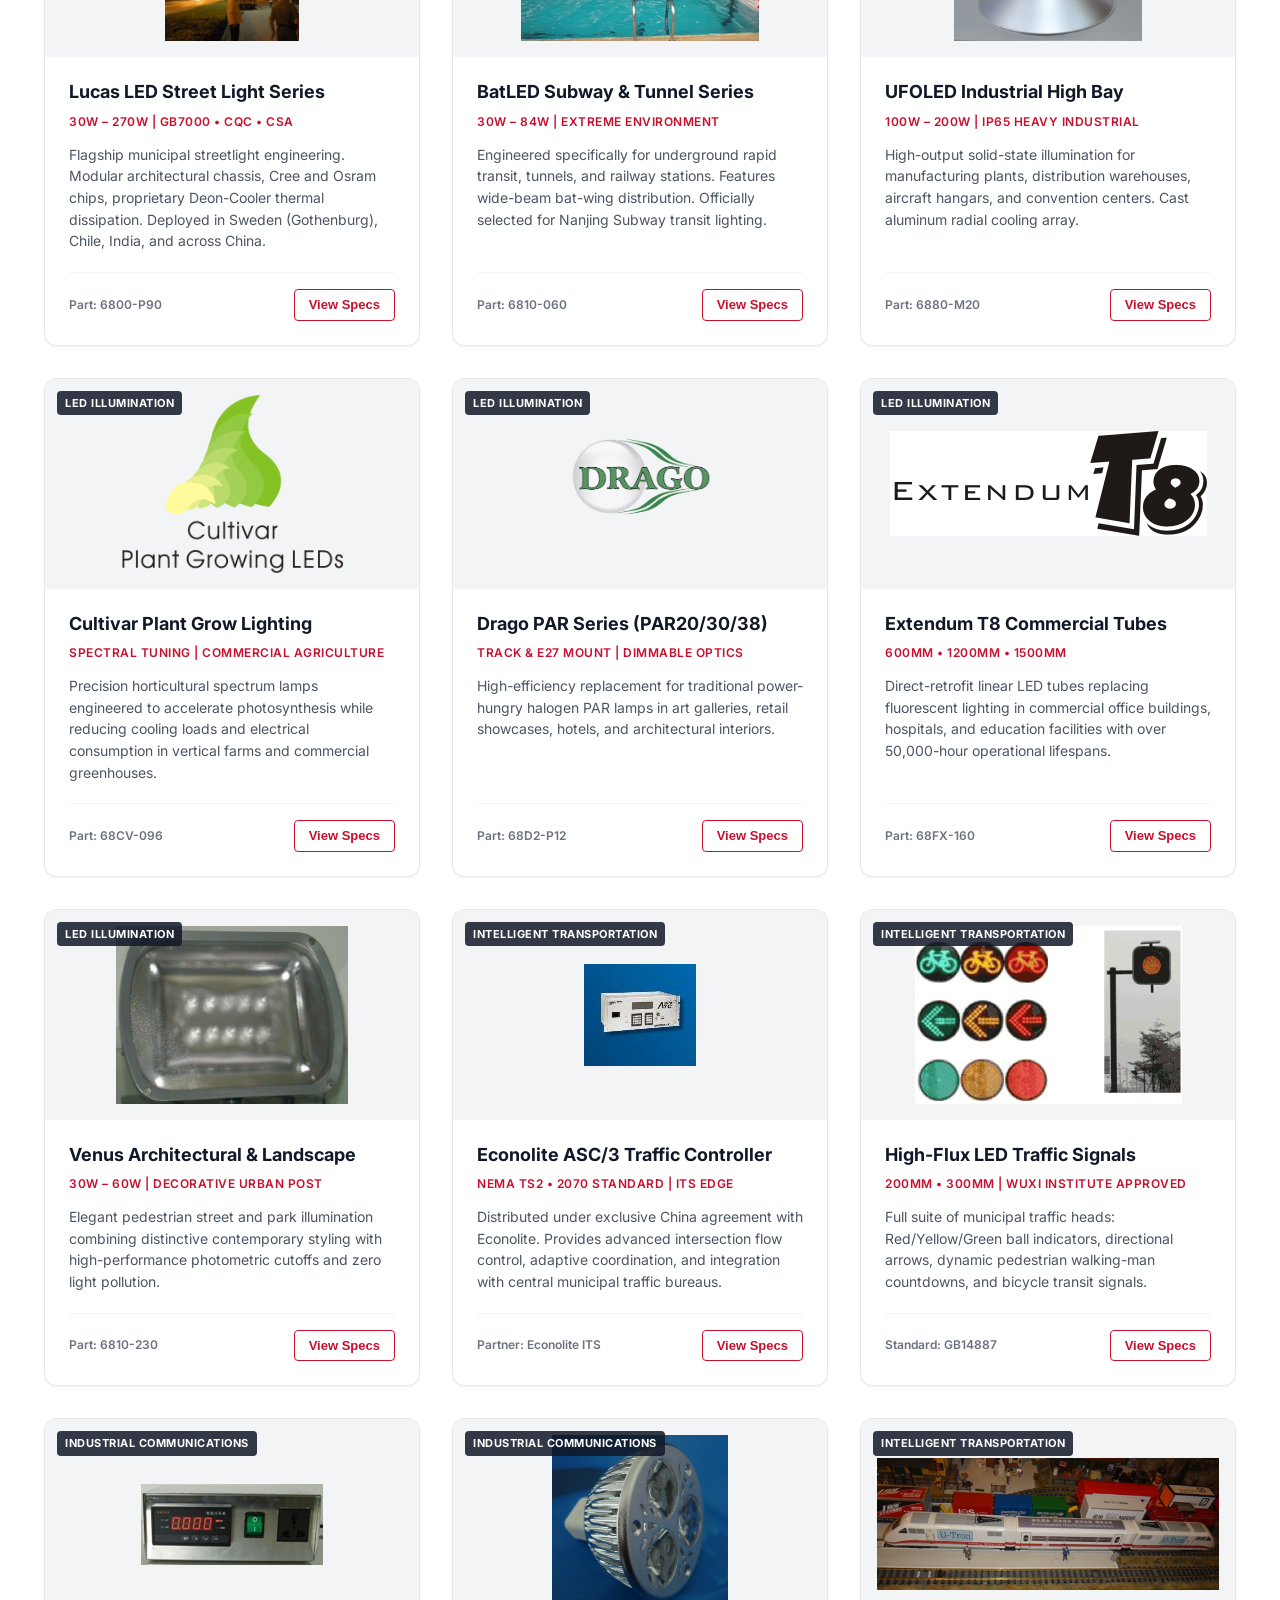
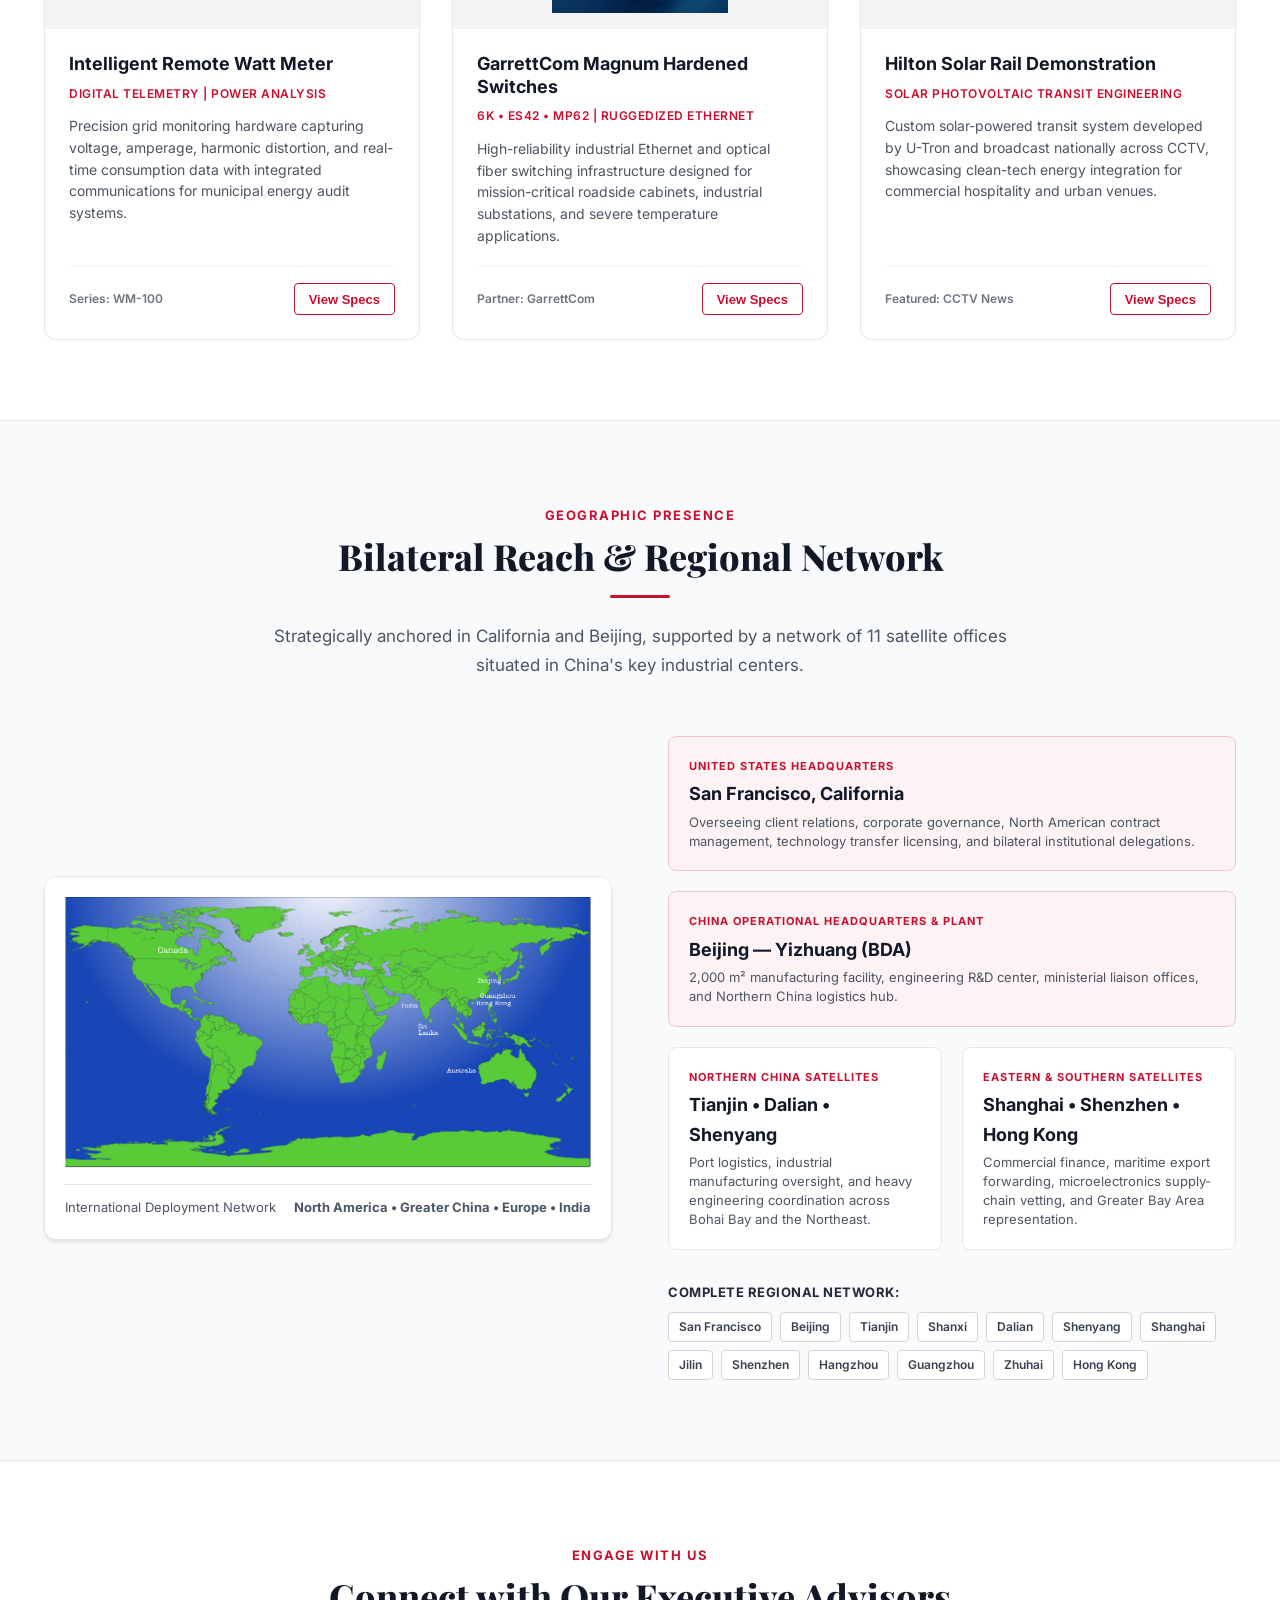
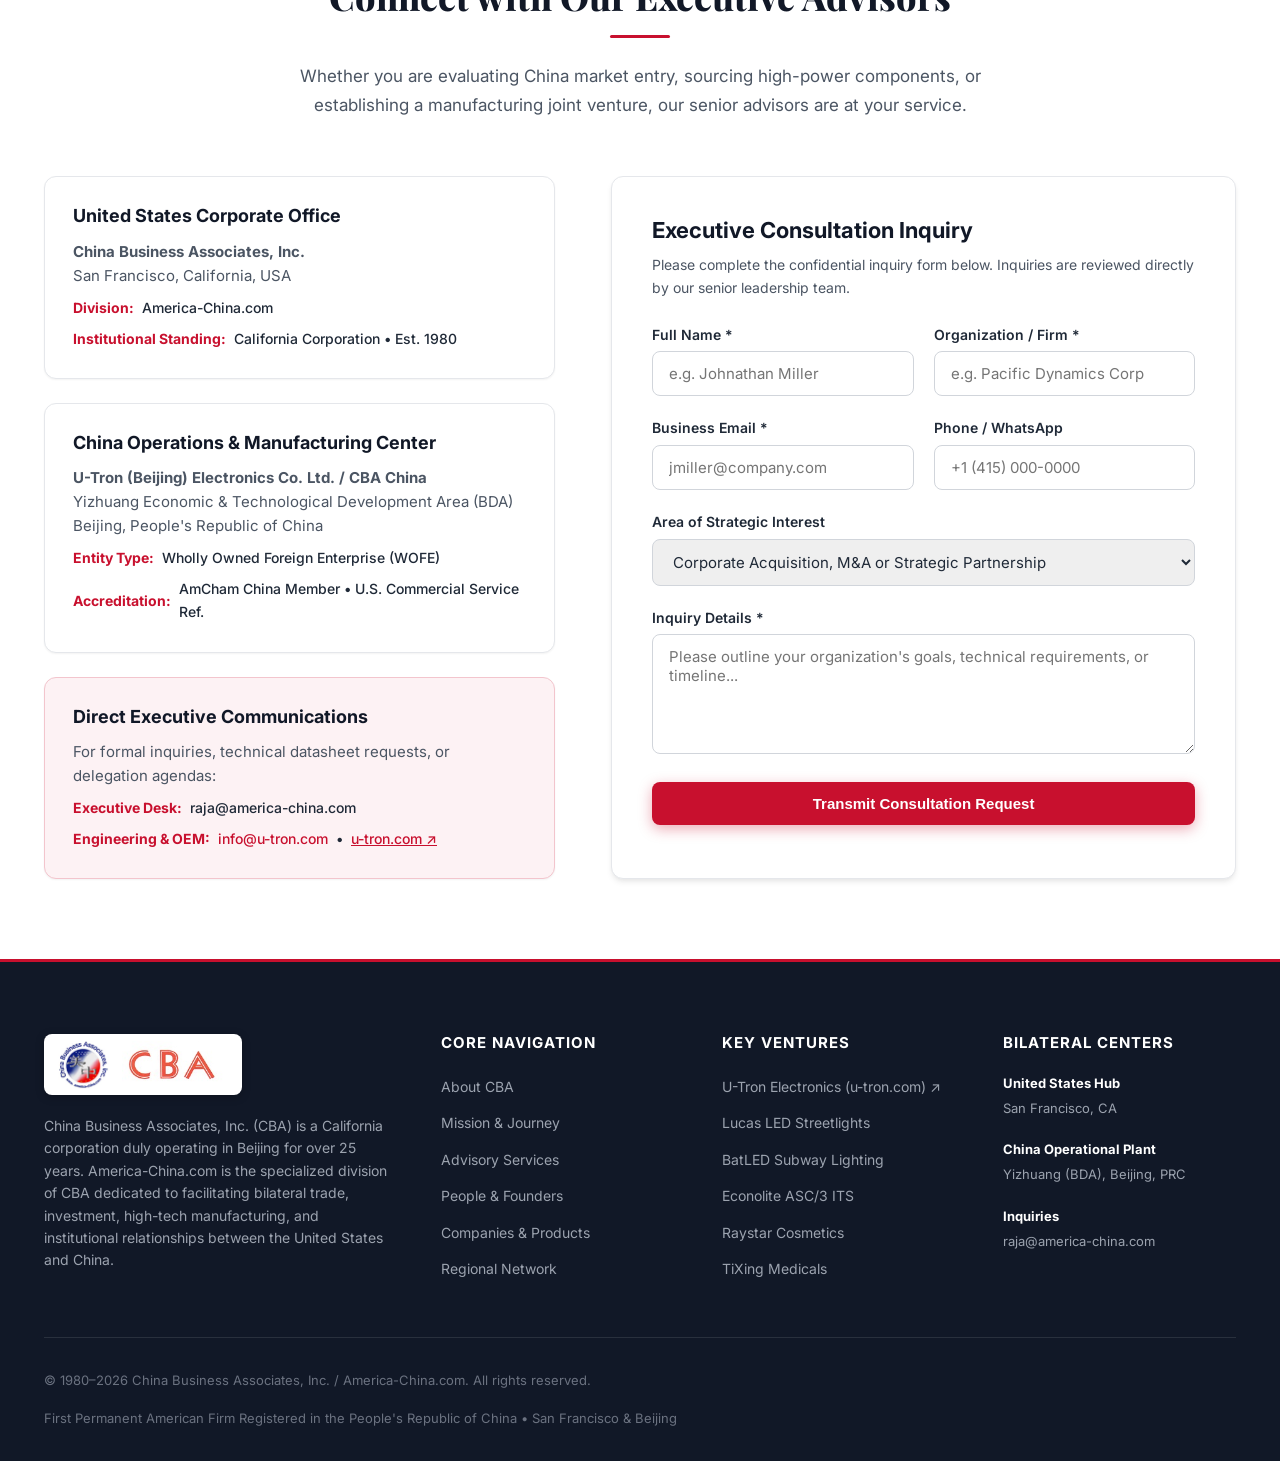
==== commit b3c50676: "seo: add schema jsonld, og tags, sitemap, robots, image lazyload" ====
--- a/index.html
+++ b/index.html
@@ -3,16 +3,98 @@
 <head>
   <meta charset="UTF-8">
   <meta name="viewport" content="width=device-width, initial-scale=1.0">
-  <title>China Business Associates (CBA) | America-China.com &mdash; Bilateral Trade, Investment &amp; Technology</title>
-  <meta name="description" content="America-China.com is a division of China Business Associates, Inc. (CBA). First permanent American company registered in China (1980). Facilitating US-China trade, joint ventures, technology transfer, and advanced manufacturing for over 40 years.">
-  <link rel="alternate" hreflang="en" href="index.html">
-  <link rel="alternate" hreflang="zh-CN" href="zh.html">
-  <link rel="alternate" hreflang="x-default" href="index.html">
+  <title>China Business Associates (CBA) | US-China Trade &amp; Technology</title>
+  <meta name="description" content="First US firm registered in China (1980). China Business Associates (CBA) facilitates bilateral trade, joint ventures, electronics manufacturing &amp; M&amp;A advisory.">
+  <meta name="keywords" content="China Business Associates, CBA, America-China.com, US-China trade, WOFE China, China joint venture, foreign direct investment China, U-Tron, technology transfer China, bilateral business advisory, China company acquisition">
+  <meta name="theme-color" content="#991b1b">
+  <link rel="canonical" href="https://america-china.com/">
+  <link rel="alternate" hreflang="en" href="https://america-china.com/">
+  <link rel="alternate" hreflang="zh-CN" href="https://america-china.com/zh.html">
+  <link rel="alternate" hreflang="x-default" href="https://america-china.com/">
   <link rel="stylesheet" href="css/style.css">
   <link rel="icon" type="image/jpeg" href="images/logos/meizhong-logo.jpg">
+  <link rel="apple-touch-icon" href="images/logos/meizhong-logo.jpg">
+  
+  <!-- Open Graph / Social Sharing -->
+  <meta property="og:type" content="website">
+  <meta property="og:site_name" content="China Business Associates (CBA)">
+  <meta property="og:title" content="China Business Associates (CBA) | US-China Trade &amp; Technology">
+  <meta property="og:description" content="First US firm registered in China (1980). Over 40 years facilitating bilateral trade, joint ventures, technology licensing, and high-power electronics manufacturing.">
+  <meta property="og:url" content="https://america-china.com/">
+  <meta property="og:image" content="https://america-china.com/images/logos/meizhong-logo.jpg">
+  <meta property="og:image:width" content="103">
+  <meta property="og:image:height" content="97">
+  <meta property="og:image:alt" content="America-China Official Seal">
+  <meta property="og:locale" content="en_US">
+  <meta property="og:locale:alternate" content="zh_CN">
+
+  <!-- Twitter Cards -->
+  <meta name="twitter:card" content="summary">
+  <meta name="twitter:title" content="China Business Associates (CBA) | US-China Trade &amp; Technology">
+  <meta name="twitter:description" content="First US firm registered in China (1980). Over 40 years facilitating bilateral trade, joint ventures, and advanced manufacturing.">
+  <meta name="twitter:image" content="https://america-china.com/images/logos/meizhong-logo.jpg">
+
   <link rel="preconnect" href="https://fonts.googleapis.com">
   <link rel="preconnect" href="https://fonts.gstatic.com" crossorigin>
-  <link href="https://fonts.googleapis.com/css2?family=Inter:wght@400;500;600;700;800;900&family=Playfair+Display:ital,wght@0,600;0,700;0,800;1,600&display=swap" rel="stylesheet">
+  <link href="https://fonts.googleapis.com/css2?family=Inter:wght@400;500;600;700;800;900&amp;family=Playfair+Display:ital,wght@0,600;0,700;0,800;1,600&amp;display=swap" rel="stylesheet">
+
+  <!-- Structured Data (Schema.org JSON-LD) -->
+  <script type="application/ld+json">
+  {
+    "@context": "https://schema.org",
+    "@graph": [
+      {
+        "@type": "Corporation",
+        "@id": "https://america-china.com/#organization",
+        "name": "China Business Associates, Inc.",
+        "alternateName": ["CBA", "America-China.com", "美中贸易联合公司"],
+        "url": "https://america-china.com/",
+        "logo": "https://america-china.com/images/logos/meizhong-logo.jpg",
+        "foundingDate": "1980",
+        "description": "First permanent American enterprise registered in the People's Republic of China (1980). Facilitating US-China bilateral trade, joint ventures, foreign direct investment, technology licensing, and advanced manufacturing for over four decades.",
+        "address": [
+          {
+            "@type": "PostalAddress",
+            "addressLocality": "San Francisco",
+            "addressRegion": "CA",
+            "addressCountry": "US"
+          },
+          {
+            "@type": "PostalAddress",
+            "streetAddress": "Beijing Economic-Technological Development Area (BDA)",
+            "addressLocality": "Beijing",
+            "postalCode": "100176",
+            "addressCountry": "CN"
+          }
+        ],
+        "subOrganization": {
+          "@type": "Corporation",
+          "@id": "https://u-tron.com/#organization",
+          "name": "U-Tron (Beijing) Electronics Co. Ltd.",
+          "url": "https://u-tron.com/"
+        },
+        "knowsAbout": [
+          "US-China Bilateral Trade",
+          "Wholly Owned Foreign Enterprise (WOFE)",
+          "Cross-Border Joint Ventures",
+          "Technology Transfer & Licensing",
+          "Solid-State LED Lighting Manufacturing",
+          "Intelligent Transportation Systems (ITS)"
+        ]
+      },
+      {
+        "@type": "WebSite",
+        "@id": "https://america-china.com/#website",
+        "url": "https://america-china.com/",
+        "name": "China Business Associates",
+        "publisher": {
+          "@id": "https://america-china.com/#organization"
+        },
+        "inLanguage": ["en", "zh-CN"]
+      }
+    ]
+  }
+  </script>
 </head>
 <body>
 
@@ -45,8 +127,8 @@
   <nav class="navbar" id="navbar">
     <div class="container nav-container">
       <a href="#home" class="logo-link" title="China Business Associates / America-China.com">
-        <img src="images/logos/meizhong-logo.jpg" alt="America-China (美中) Official Seal" class="brand-logo-seal">
-        <img src="images/logos/CBALogoS.jpg" alt="China Business Associates (CBA) Corporate Logo" class="brand-logo-cba">
+        <img src="images/logos/meizhong-logo.jpg" alt="America-China (美中) Official Seal" class="brand-logo-seal" decoding="async" width="103" height="97">
+        <img src="images/logos/CBALogoS.jpg" alt="China Business Associates (CBA) Corporate Logo" class="brand-logo-cba" decoding="async" width="170" height="77">
         <div class="logo-text-block">
           <span class="logo-title">CHINA BUSINESS ASSOCIATES</span>
           <span class="logo-subtitle">AMERICA-CHINA.COM &bull; 美中商务</span>
@@ -164,7 +246,7 @@
         <div class="profile-text">
           <div class="brand-badges-row">
             <div class="brand-badge-card">
-              <img src="images/logos/CBALogoS.jpg" alt="China Business Associates (CBA) Corporate Logo">
+              <img src="images/logos/CBALogoS.jpg" alt="China Business Associates (CBA) Corporate Logo" decoding="async" loading="lazy" width="170" height="77">
               <div>
                 <div class="brand-badge-caption">Corporate Identity</div>
                 <strong style="font-size: 0.85rem; color: var(--neutral-800);">China Business Associates</strong>
@@ -172,7 +254,7 @@
             </div>
             <div class="brand-badge-divider"></div>
             <div class="brand-badge-card">
-              <img src="images/logos/meizhong-logo.jpg" alt="America-China (美中) Historic Seal">
+              <img src="images/logos/meizhong-logo.jpg" alt="America-China (美中) Historic Seal" decoding="async" loading="lazy" width="103" height="97">
               <div>
                 <div class="brand-badge-caption">Bilateral Division</div>
                 <strong style="font-size: 0.85rem; color: var(--neutral-800);">America-China.com &bull; 美中</strong>
@@ -213,7 +295,7 @@
         <div class="profile-visual">
           <div class="visual-frame">
             <span class="visual-badge">Beijing Headquarters</span>
-            <img src="images/about/beijing-office.gif" alt="CBA and U-Tron Beijing Headquarters">
+            <img src="images/about/beijing-office.gif" alt="CBA and U-Tron Beijing Headquarters" decoding="async" loading="lazy" width="636" height="278">
             <div class="visual-caption">
               <div>
                 <strong>CBA &amp; U-Tron Corporate Facility</strong> &mdash; Beijing Yizhuang Economic Development Area
@@ -223,7 +305,7 @@
           </div>
 
           <div class="visual-frame" style="margin-top: 1.5rem;">
-            <img src="images/about/tianjin-signing.gif" alt="CBA Tianjin Signing Ceremony">
+            <img src="images/about/tianjin-signing.gif" alt="CBA Tianjin Signing Ceremony" decoding="async" loading="lazy" width="378" height="284">
             <div class="visual-caption">
               <div>
                 <strong>Bilateral Trade Delegations &amp; Joint-Venture Signings</strong> &mdash; Tianjin Municipal Forum
@@ -492,7 +574,7 @@
         <!-- Raja Magasweran -->
         <div class="team-card">
           <div class="team-img-wrap">
-            <img src="images/team/raja-magasweran.jpg" alt="Mr. Raja Magasweran">
+            <img src="images/team/raja-magasweran.jpg" alt="Mr. Raja Magasweran" decoding="async" loading="lazy" width="106" height="120">
           </div>
           <div class="team-info">
             <h3 class="team-name">Mr. Raja Magasweran</h3>
@@ -540,7 +622,7 @@
         <!-- Dennis Scherzer -->
         <div class="team-card">
           <div class="team-img-wrap">
-            <img src="images/team/dennis-scherzer.jpg" alt="Mr. Dennis Scherzer">
+            <img src="images/team/dennis-scherzer.jpg" alt="Mr. Dennis Scherzer" decoding="async" loading="lazy" width="110" height="138">
           </div>
           <div class="team-info">
             <h3 class="team-name">Mr. Dennis Scherzer</h3>
@@ -646,7 +728,7 @@
 
           <div class="venture-logo-wrap">
             <a href="https://u-tron.com" target="_blank" rel="noopener noreferrer" title="Visit u-tron.com">
-              <img src="images/logos/Utronlogohighres.jpg" alt="Beijing U-Tron Electronics Co. Ltd. Registered Logo">
+              <img src="images/logos/Utronlogohighres.jpg" alt="Beijing U-Tron Electronics Co. Ltd. Registered Logo" decoding="async" loading="lazy" width="911" height="514">
             </a>
             <div style="font-size: 0.8125rem; color: var(--neutral-600); line-height: 1.5;">
               <strong>U-Tron (Beijing) Electronics Co. Ltd.</strong><br>
@@ -679,7 +761,7 @@
         <div class="product-card" data-category="led">
           <div class="product-img-wrap">
             <span class="product-category-tag">LED Illumination</span>
-            <img src="images/products/lucas-street-light.jpg" alt="Lucas Twin Head LED Street Light">
+            <img src="images/products/lucas-street-light.jpg" alt="Lucas Twin Head LED Street Light" decoding="async" loading="lazy" width="300" height="400">
           </div>
           <div class="product-content">
             <h4 class="product-title">Lucas LED Street Light Series</h4>
@@ -698,7 +780,7 @@
         <div class="product-card" data-category="led">
           <div class="product-img-wrap">
             <span class="product-category-tag">LED Illumination</span>
-            <img src="images/products/batled.jpg" alt="BatLED Tunnel and Subway Lighting">
+            <img src="images/products/batled.jpg" alt="BatLED Tunnel and Subway Lighting" decoding="async" loading="lazy" width="400" height="300">
           </div>
           <div class="product-content">
             <h4 class="product-title">BatLED Subway &amp; Tunnel Series</h4>
@@ -717,7 +799,7 @@
         <div class="product-card" data-category="led">
           <div class="product-img-wrap">
             <span class="product-category-tag">LED Illumination</span>
-            <img src="images/products/ufoled.jpg" alt="UFOLED High Bay Downlight">
+            <img src="images/products/ufoled.jpg" alt="UFOLED High Bay Downlight" decoding="async" loading="lazy" width="260" height="246">
           </div>
           <div class="product-content">
             <h4 class="product-title">UFOLED Industrial High Bay</h4>
@@ -736,7 +818,7 @@
         <div class="product-card" data-category="led">
           <div class="product-img-wrap">
             <span class="product-category-tag">LED Illumination</span>
-            <img src="images/products/cultivar.png" alt="Cultivar LED Plant Growing Light">
+            <img src="images/products/cultivar.png" alt="Cultivar LED Plant Growing Light" decoding="async" loading="lazy" width="498" height="401">
           </div>
           <div class="product-content">
             <h4 class="product-title">Cultivar Plant Grow Lighting</h4>
@@ -755,7 +837,7 @@
         <div class="product-card" data-category="led">
           <div class="product-img-wrap">
             <span class="product-category-tag">LED Illumination</span>
-            <img src="images/products/drago-par.png" alt="Drago PAR LED Spotlight">
+            <img src="images/products/drago-par.png" alt="Drago PAR LED Spotlight" decoding="async" loading="lazy" width="1204" height="839">
           </div>
           <div class="product-content">
             <h4 class="product-title">Drago PAR Series (PAR20/30/38)</h4>
@@ -774,7 +856,7 @@
         <div class="product-card" data-category="led">
           <div class="product-img-wrap">
             <span class="product-category-tag">LED Illumination</span>
-            <img src="images/products/extendum-t8.jpg" alt="Extendum T8 Commercial Tube Light">
+            <img src="images/products/extendum-t8.jpg" alt="Extendum T8 Commercial Tube Light" decoding="async" loading="lazy" width="317" height="105">
           </div>
           <div class="product-content">
             <h4 class="product-title">Extendum T8 Commercial Tubes</h4>
@@ -793,7 +875,7 @@
         <div class="product-card" data-category="led">
           <div class="product-img-wrap">
             <span class="product-category-tag">LED Illumination</span>
-            <img src="images/products/venus.jpg" alt="Venus Architectural Light">
+            <img src="images/products/venus.jpg" alt="Venus Architectural Light" decoding="async" loading="lazy" width="1231" height="946">
           </div>
           <div class="product-content">
             <h4 class="product-title">Venus Architectural &amp; Landscape</h4>
@@ -812,7 +894,7 @@
         <div class="product-card" data-category="its">
           <div class="product-img-wrap">
             <span class="product-category-tag">Intelligent Transportation</span>
-            <img src="images/products/asc-controller.jpg" alt="ASC/3 Advanced Traffic Controller">
+            <img src="images/products/asc-controller.jpg" alt="ASC/3 Advanced Traffic Controller" decoding="async" loading="lazy" width="112" height="102">
           </div>
           <div class="product-content">
             <h4 class="product-title">Econolite ASC/3 Traffic Controller</h4>
@@ -831,7 +913,7 @@
         <div class="product-card" data-category="its">
           <div class="product-img-wrap">
             <span class="product-category-tag">Intelligent Transportation</span>
-            <img src="images/products/traffic-lights.gif" alt="LED Municipal Traffic Signals">
+            <img src="images/products/traffic-lights.gif" alt="LED Municipal Traffic Signals" decoding="async" loading="lazy" width="354" height="236">
           </div>
           <div class="product-content">
             <h4 class="product-title">High-Flux LED Traffic Signals</h4>
@@ -850,7 +932,7 @@
         <div class="product-card" data-category="telecom">
           <div class="product-img-wrap">
             <span class="product-category-tag">Industrial Communications</span>
-            <img src="images/products/watt-meter.jpg" alt="U-Tron Intelligent Watt Meter">
+            <img src="images/products/watt-meter.jpg" alt="U-Tron Intelligent Watt Meter" decoding="async" loading="lazy" width="182" height="81">
           </div>
           <div class="product-content">
             <h4 class="product-title">Intelligent Remote Watt Meter</h4>
@@ -869,7 +951,7 @@
         <div class="product-card" data-category="telecom">
           <div class="product-img-wrap">
             <span class="product-category-tag">Industrial Communications</span>
-            <img src="images/products/comet-spotlight.jpg" alt="Industrial Hardened Communications">
+            <img src="images/products/comet-spotlight.jpg" alt="Industrial Hardened Communications" decoding="async" loading="lazy" width="1134" height="1142">
           </div>
           <div class="product-content">
             <h4 class="product-title">GarrettCom Magnum Hardened Switches</h4>
@@ -888,7 +970,7 @@
         <div class="product-card" data-category="its">
           <div class="product-img-wrap">
             <span class="product-category-tag">Intelligent Transportation</span>
-            <img src="images/products/solar-train.jpg" alt="Hilton Solar Powered Rail Project">
+            <img src="images/products/solar-train.jpg" alt="Hilton Solar Powered Rail Project" decoding="async" loading="lazy" width="576" height="222">
           </div>
           <div class="product-content">
             <h4 class="product-title">Hilton Solar Rail Demonstration</h4>
@@ -920,7 +1002,7 @@
 
       <div class="network-grid">
         <div class="network-map-wrap">
-          <img src="images/about/world-offices.png" alt="CBA and U-Tron Global Presence Map">
+          <img src="images/about/world-offices.png" alt="CBA and U-Tron Global Presence Map" decoding="async" loading="lazy" width="1310" height="675">
           <div style="margin-top: 1rem; padding-top: 0.75rem; border-top: 1px solid var(--neutral-200); font-size: 0.8125rem; color: var(--neutral-600); display: flex; justify-content: space-between;">
             <span>International Deployment Network</span>
             <strong>North America &bull; Greater China &bull; Europe &bull; India</strong>
@@ -1070,6 +1152,7 @@
             <div class="form-group">
               <label for="inquiryType" class="form-label">Area of Strategic Interest</label>
               <select id="inquiryType" class="form-control">
+                <option value="acquisition">Corporate Acquisition, M&amp;A or Strategic Partnership</option>
                 <option value="wofe">Joint Venture or WOFE Establishment</option>
                 <option value="sourcing">Supply Chain Sourcing &amp; Buyer Representation</option>
                 <option value="licensing">Technology Transfer &amp; IP Localization</option>
@@ -1098,8 +1181,8 @@
       <div class="footer-grid">
         <div class="footer-brand">
           <div class="footer-logo-badge">
-            <img src="images/logos/meizhong-logo.jpg" alt="America-China Logo">
-            <img src="images/logos/CBALogoS.jpg" alt="China Business Associates Logo">
+            <img src="images/logos/meizhong-logo.jpg" alt="America-China Logo" decoding="async" loading="lazy" width="103" height="97">
+            <img src="images/logos/CBALogoS.jpg" alt="China Business Associates Logo" decoding="async" loading="lazy" width="170" height="77">
           </div>
           <p>
             China Business Associates, Inc. (CBA) is a California corporation duly operating in Beijing for over 25 years. America-China.com is the specialized division of CBA dedicated to facilitating bilateral trade, investment, high-tech manufacturing, and institutional relationships between the United States and China.
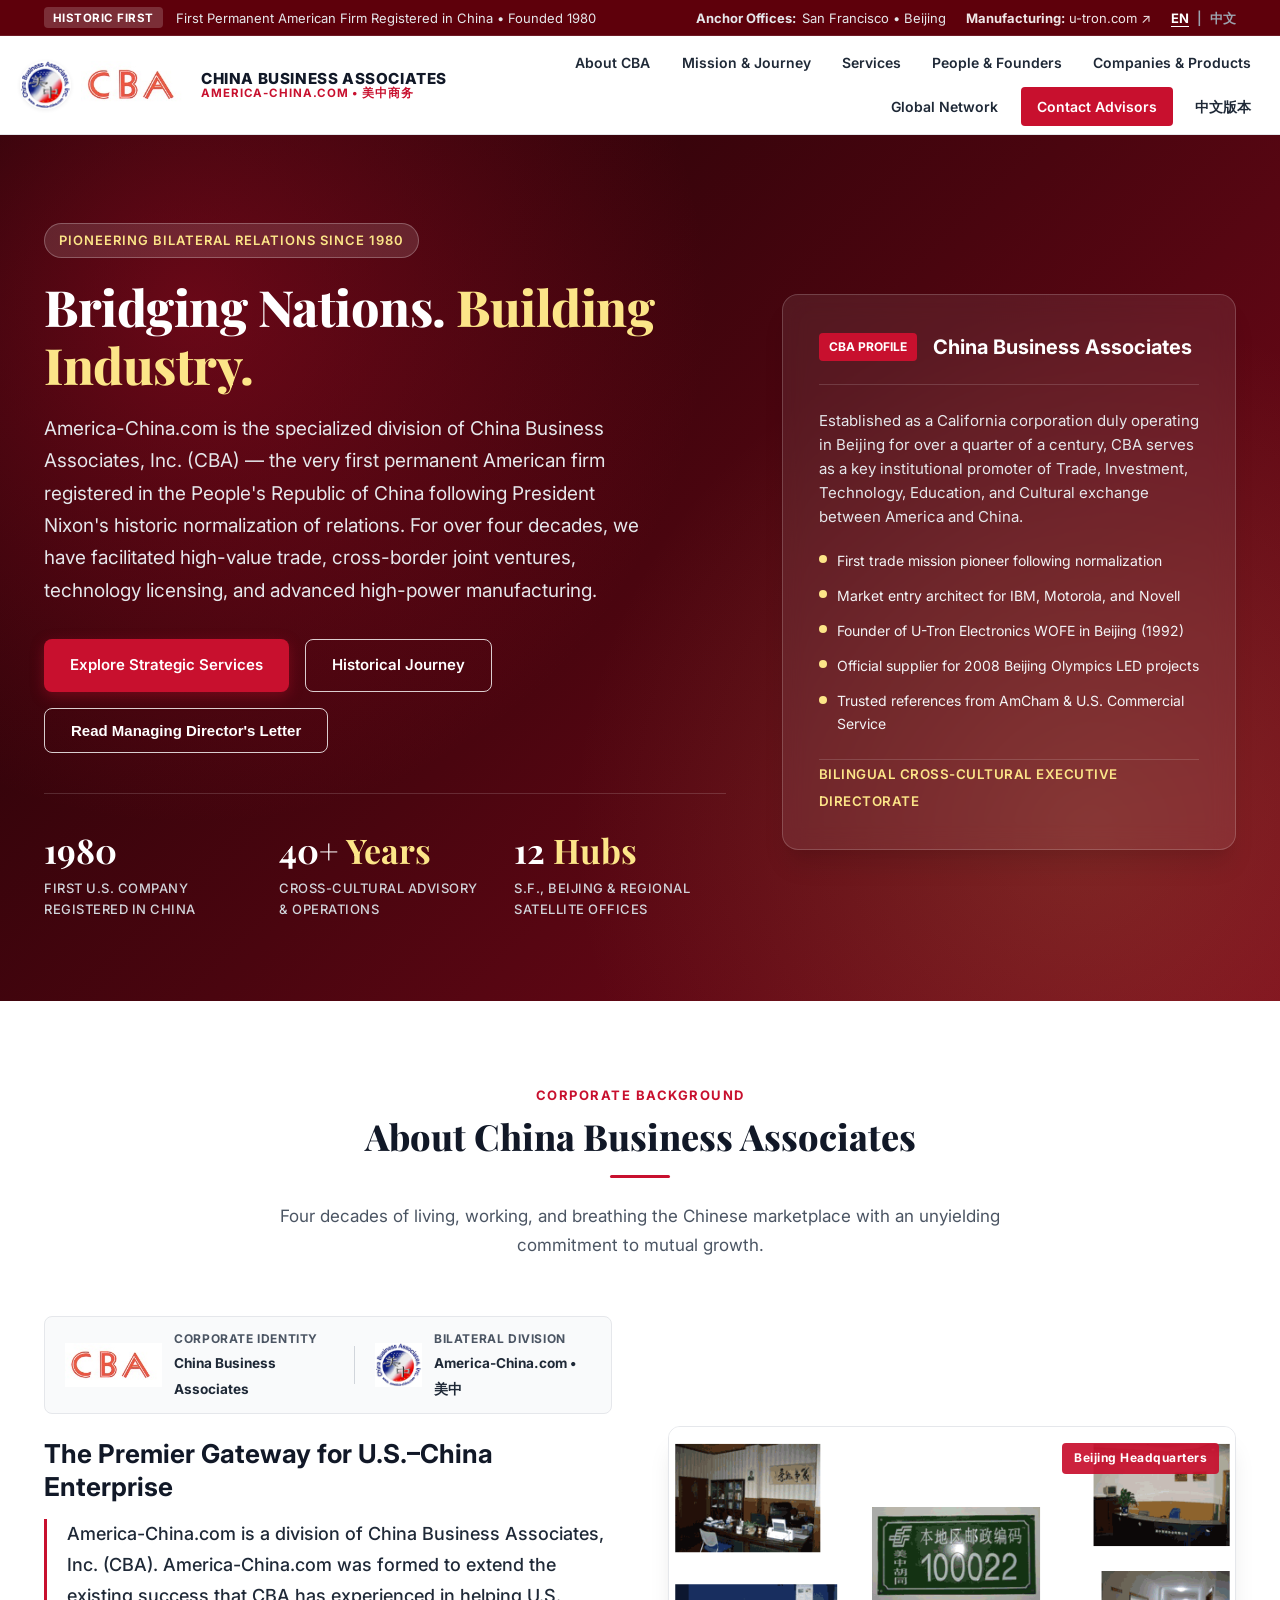
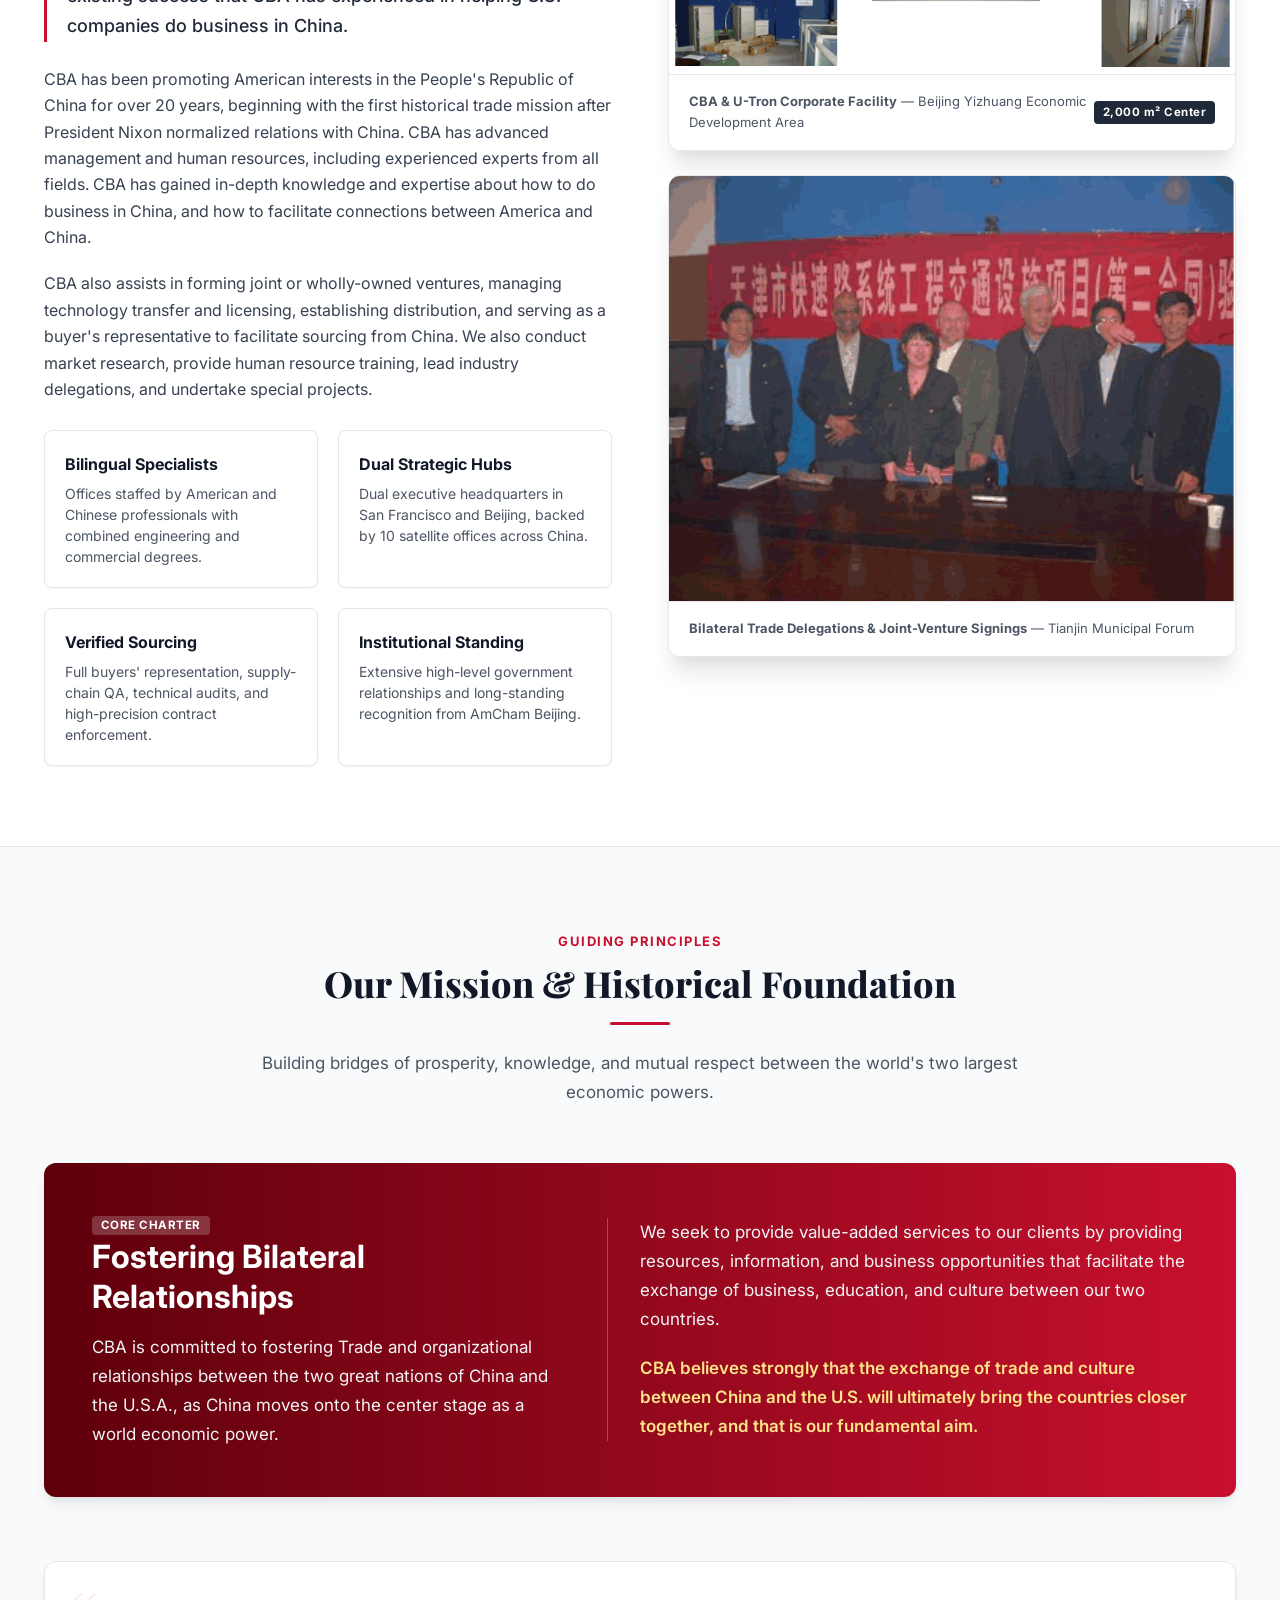
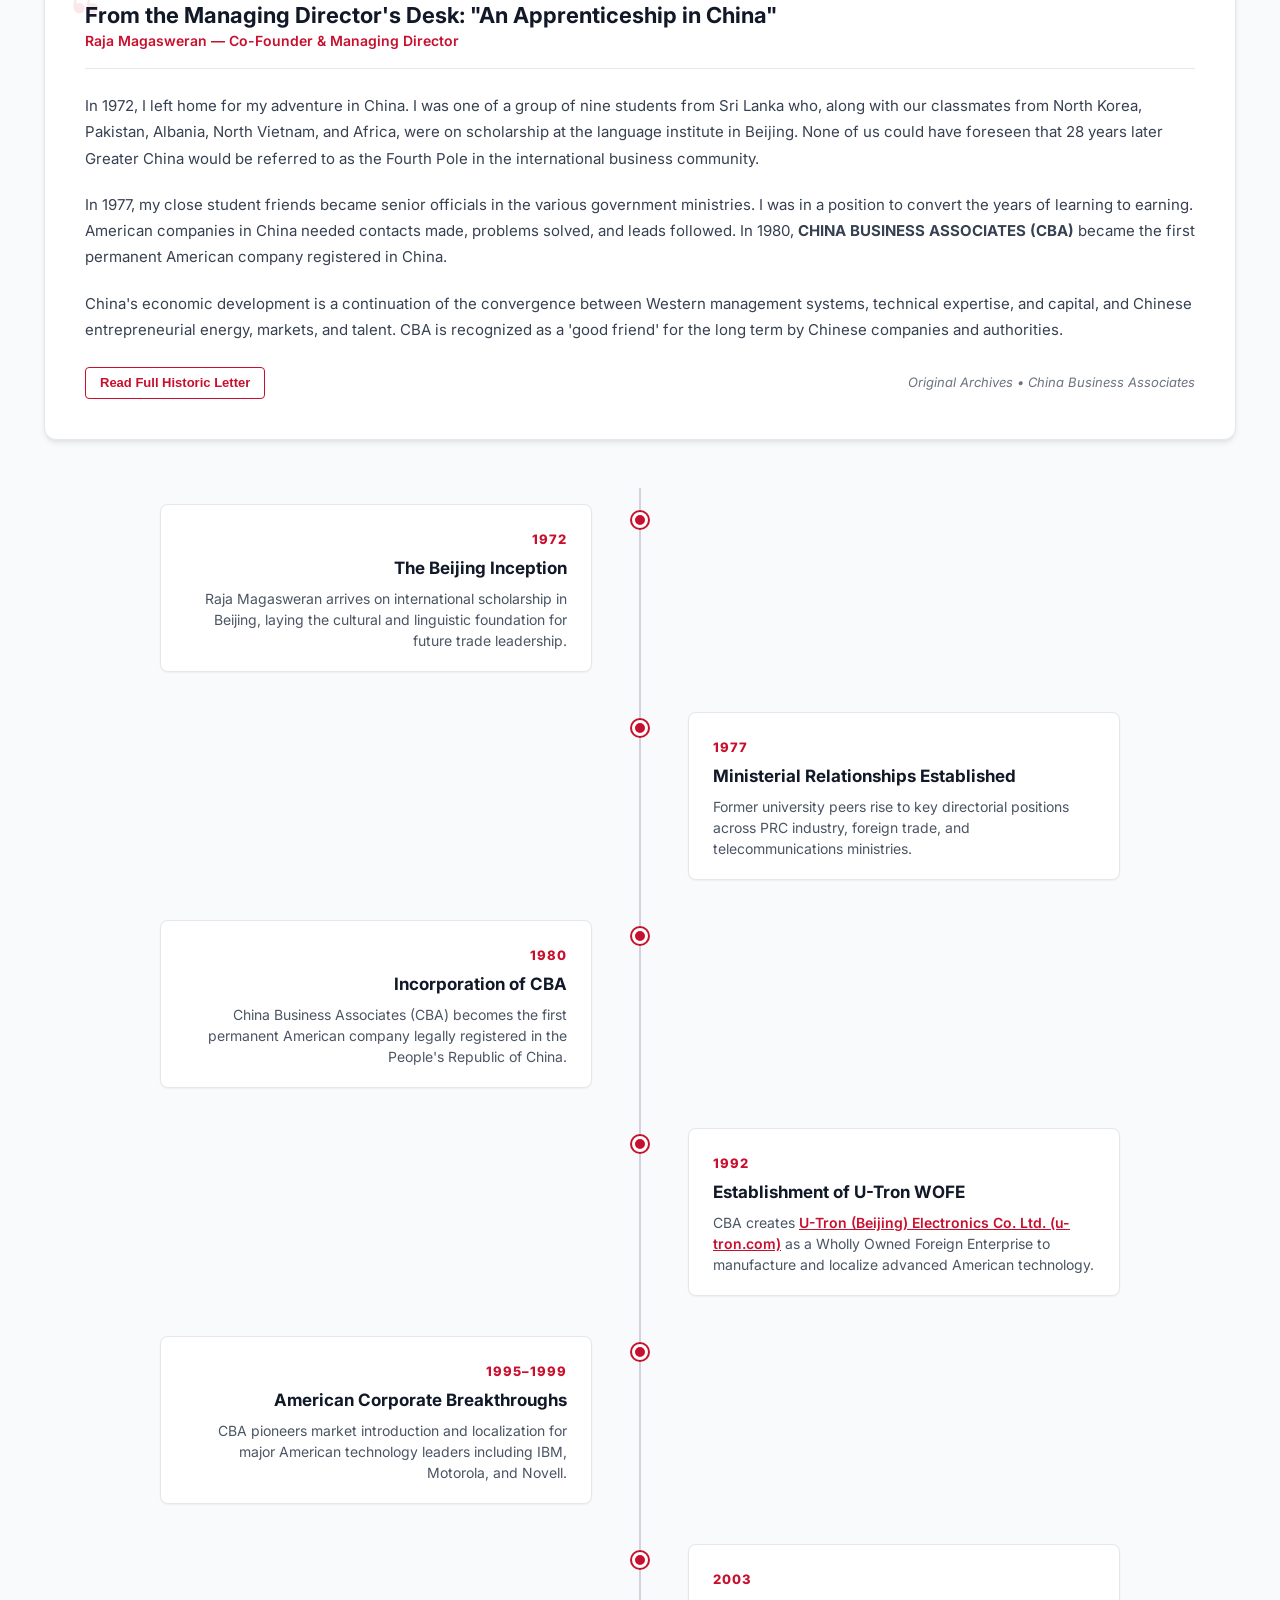
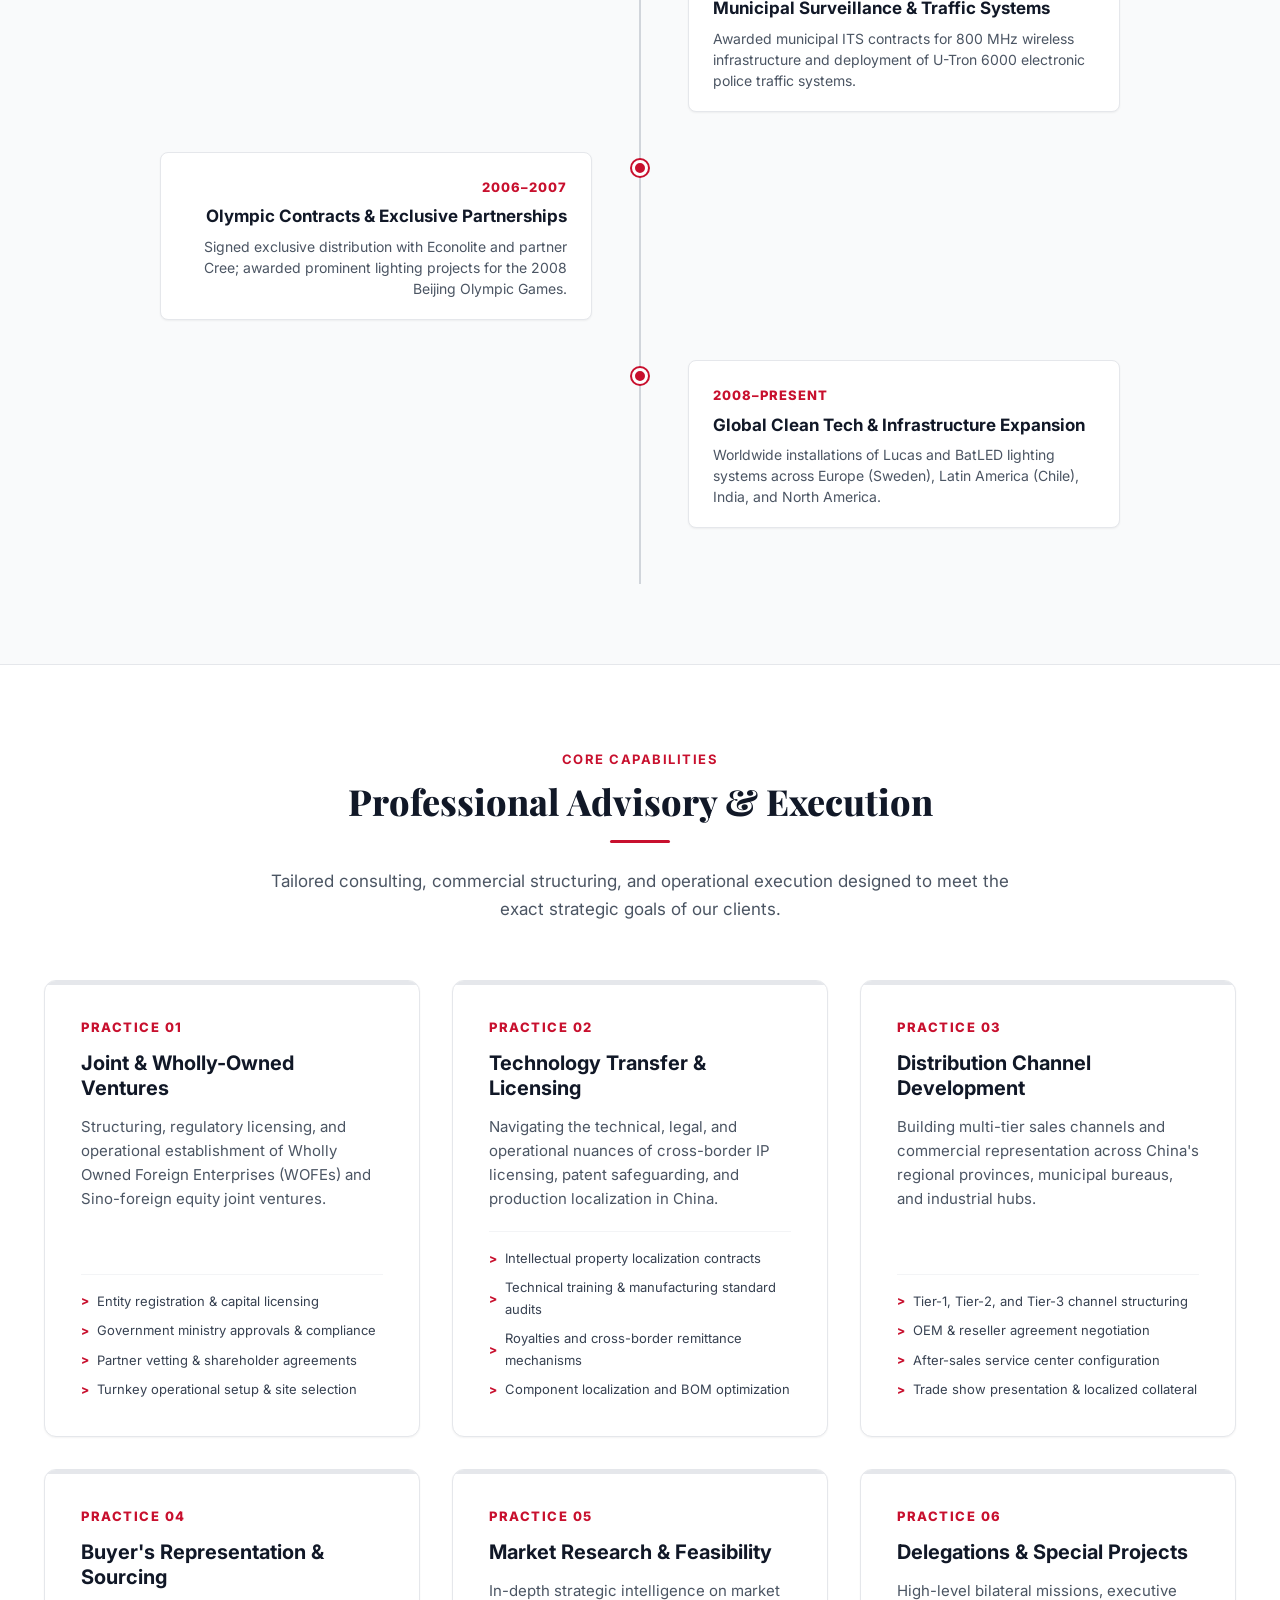
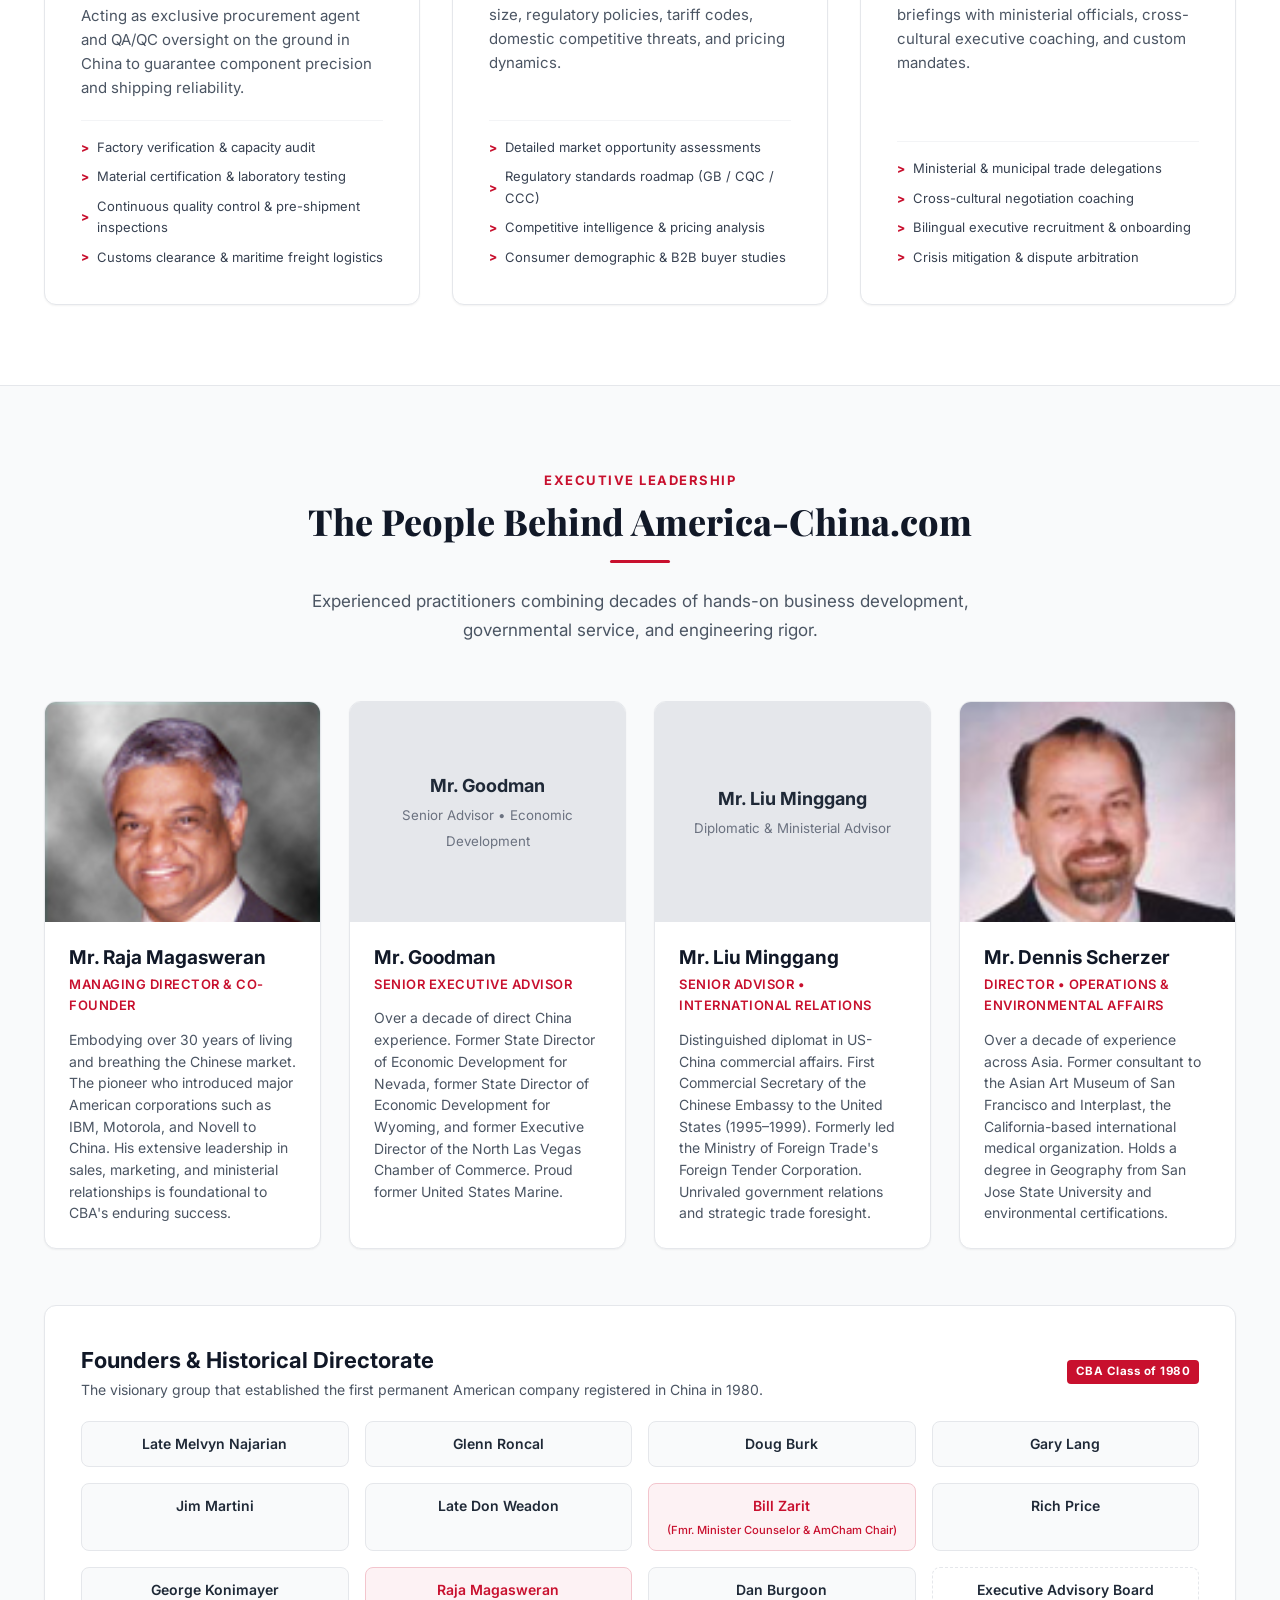
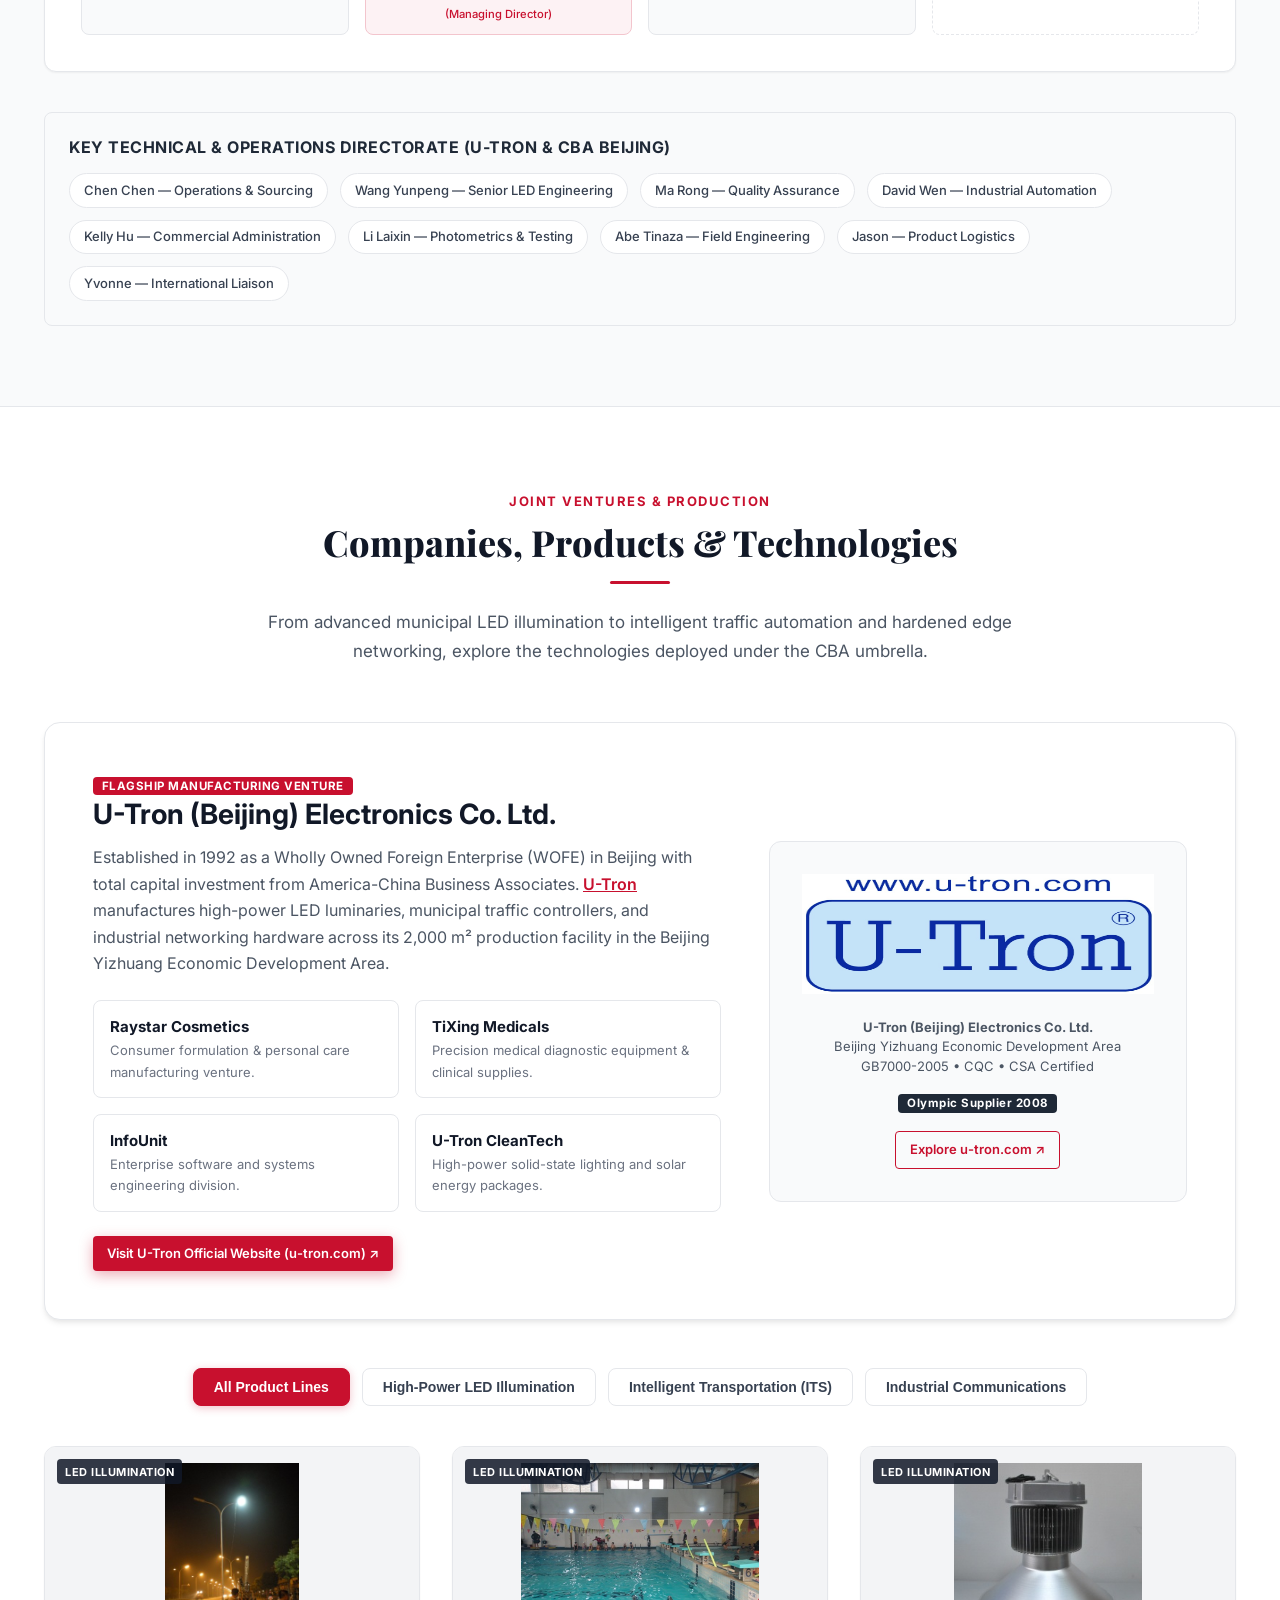
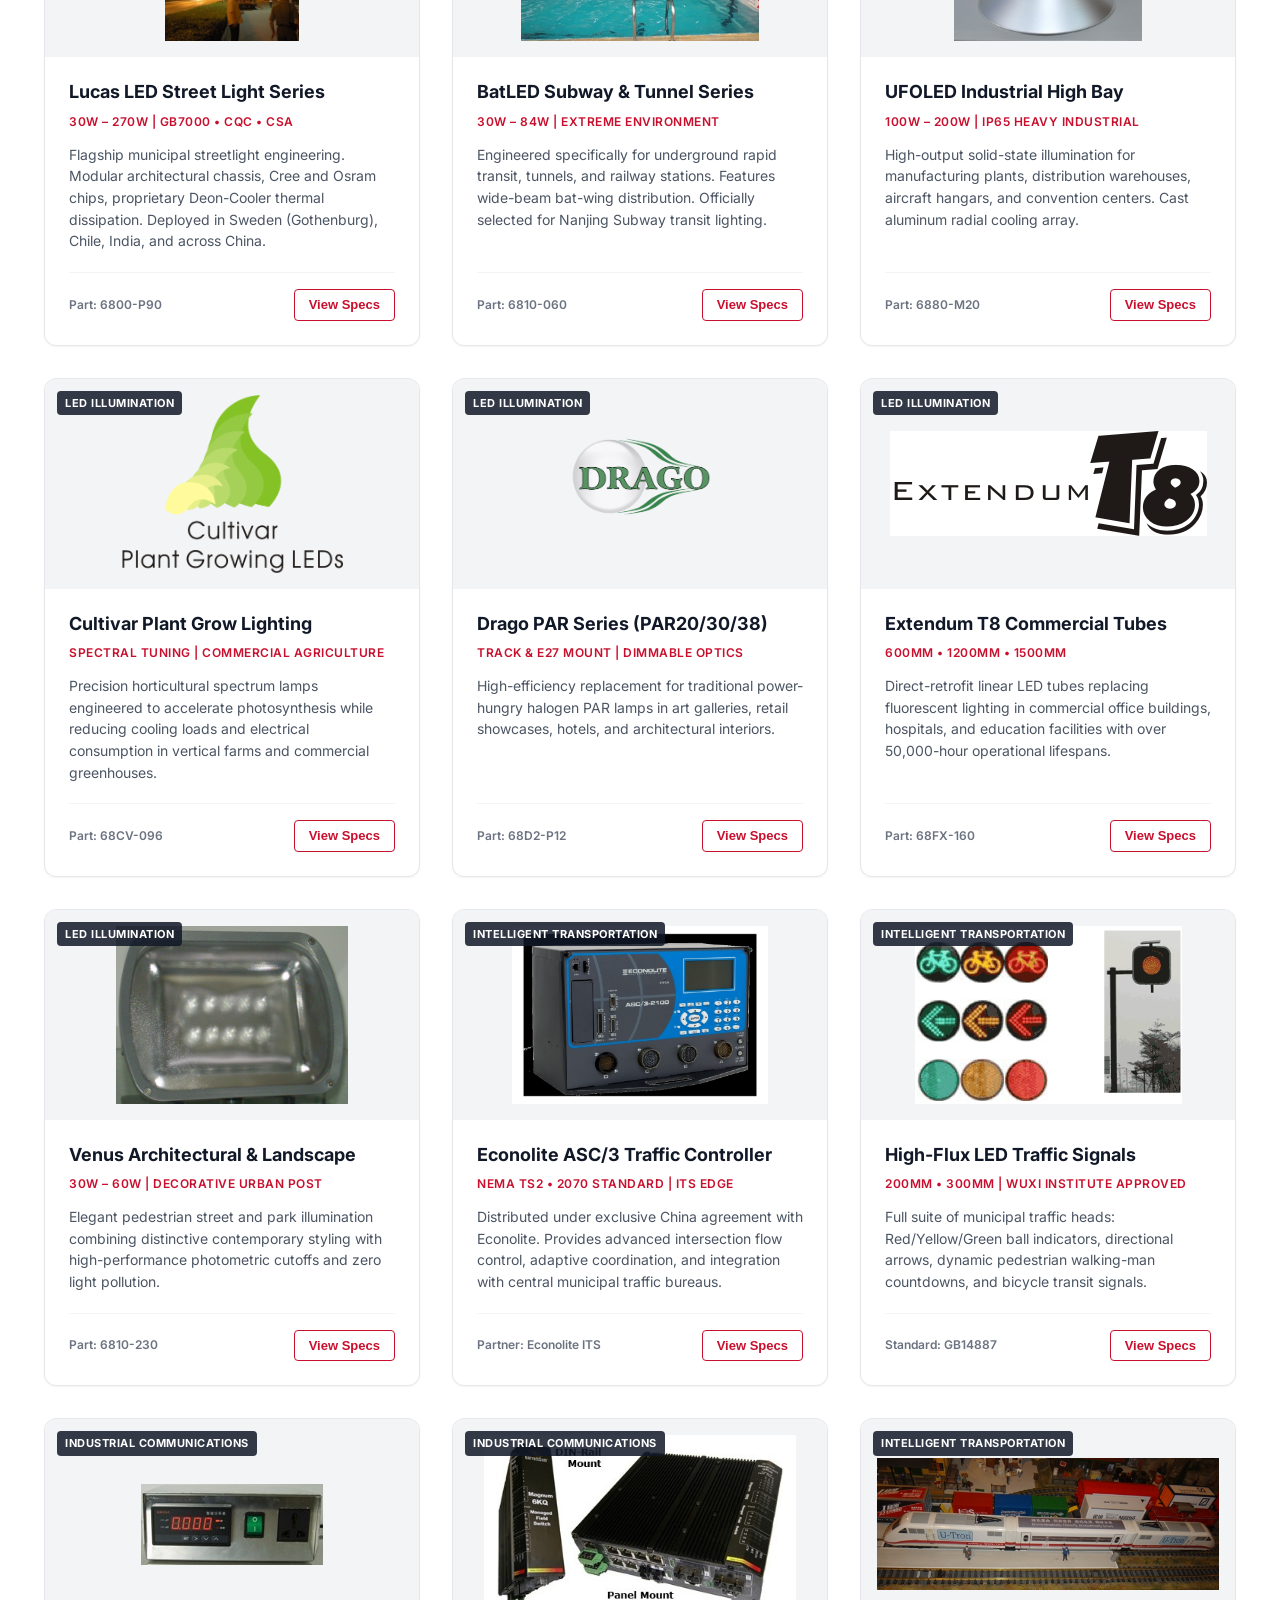
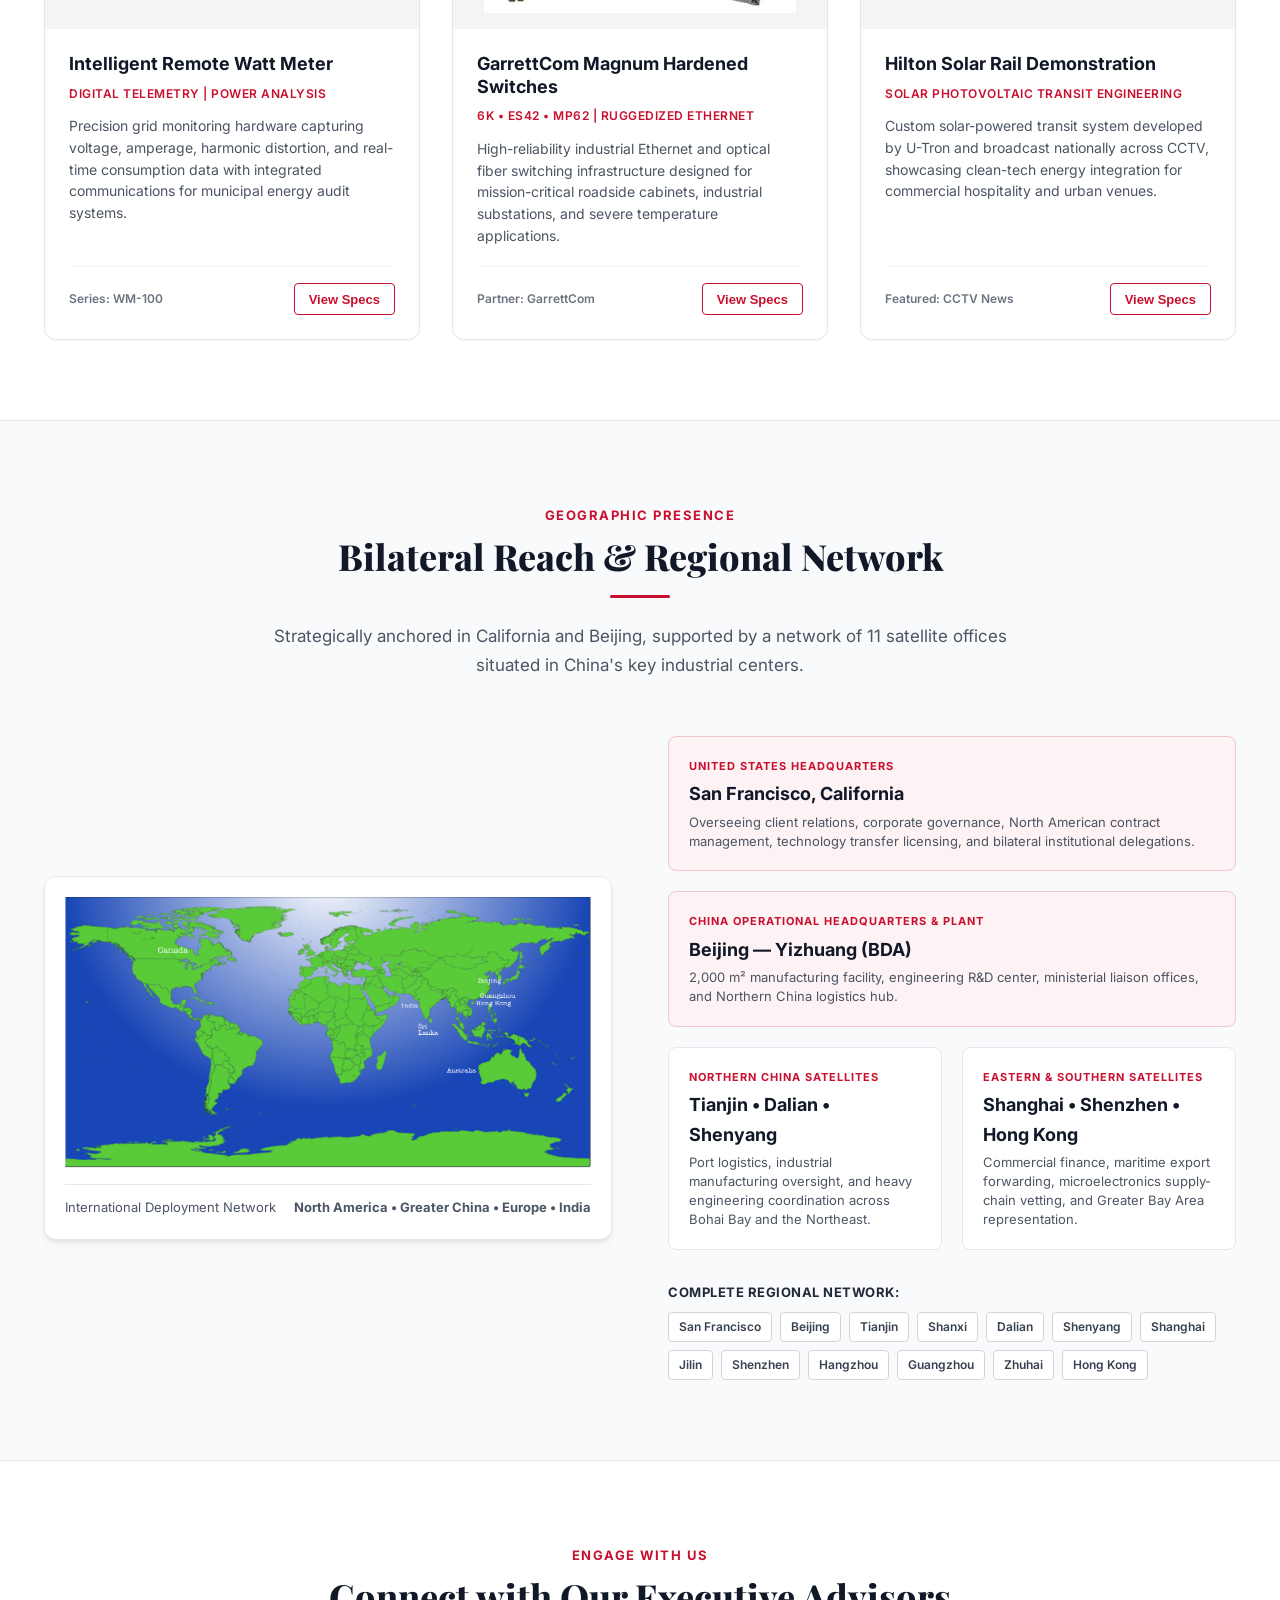
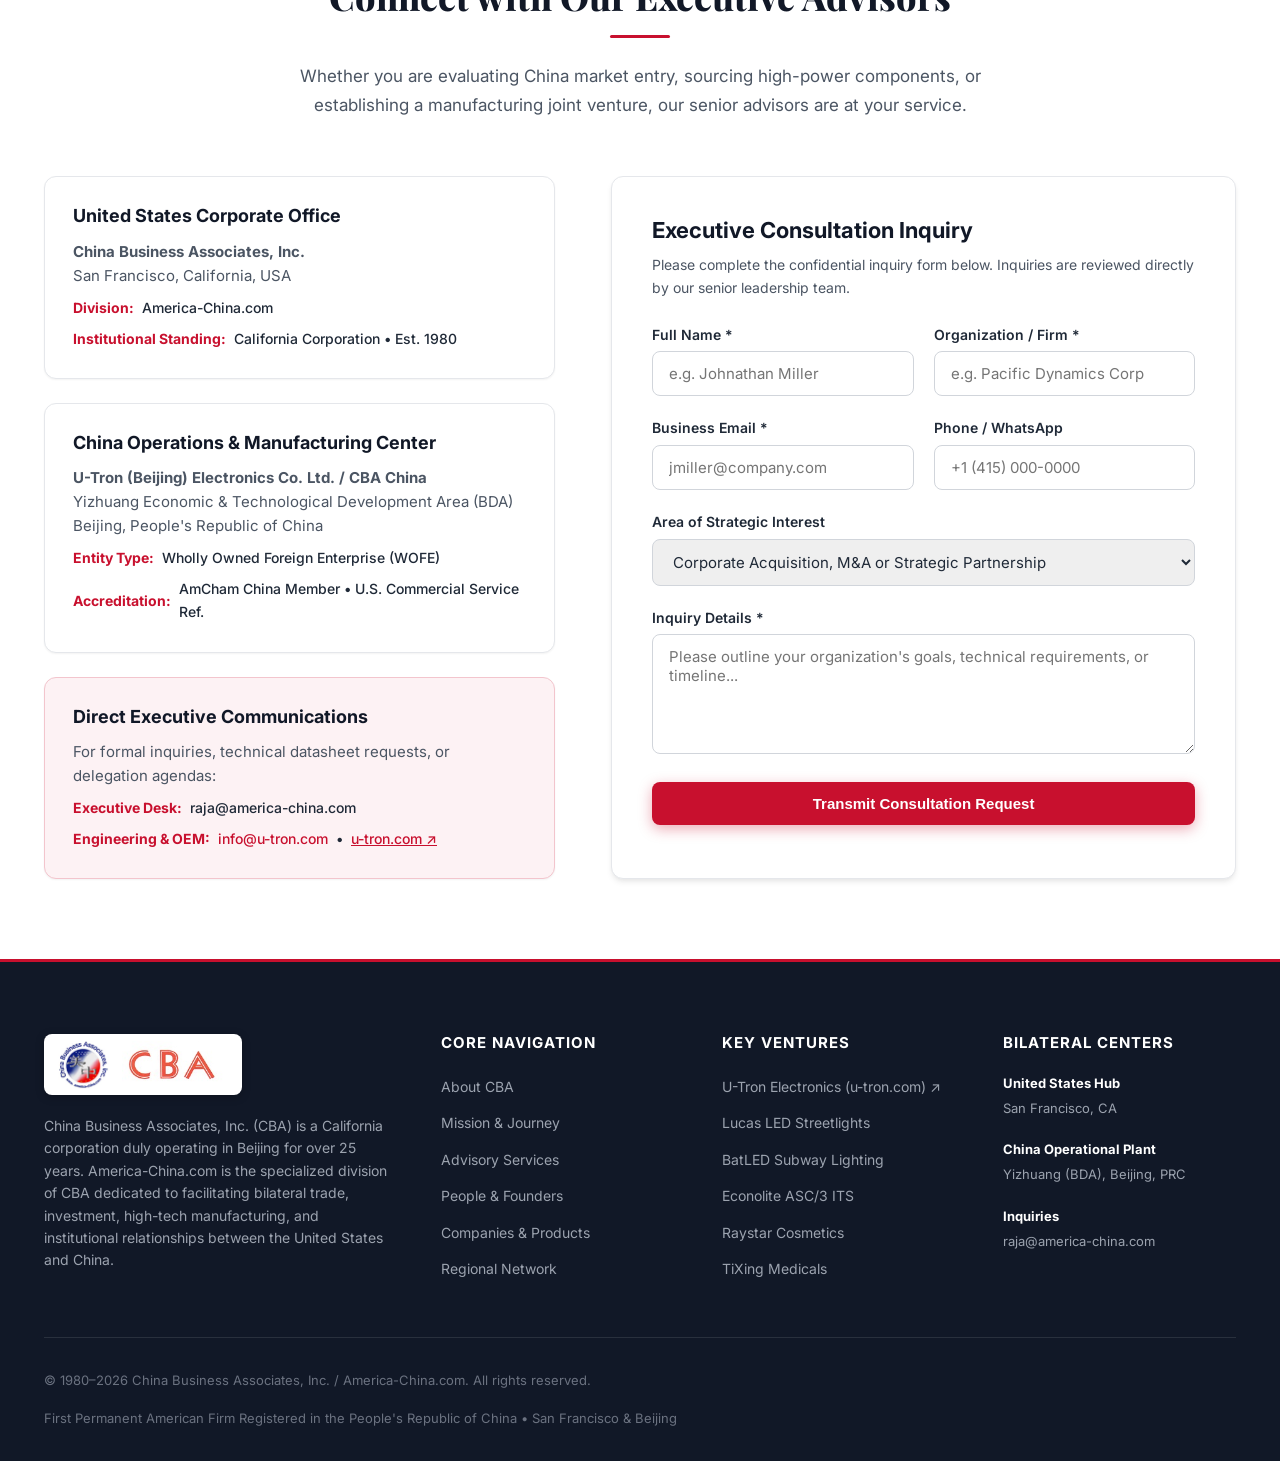
==== commit 1e1810c5: "fix(images): replace placeholder images for asc3 and 6kq switches with authentic photos" ====
--- a/index.html
+++ b/index.html
@@ -894,7 +894,7 @@
         <div class="product-card" data-category="its">
           <div class="product-img-wrap">
             <span class="product-category-tag">Intelligent Transportation</span>
-            <img src="images/products/asc-controller.jpg" alt="ASC/3 Advanced Traffic Controller" decoding="async" loading="lazy" width="112" height="102">
+            <img src="images/products/asc-controller.jpg" alt="ASC/3 Advanced Traffic Controller" decoding="async" loading="lazy" width="800" height="558">
           </div>
           <div class="product-content">
             <h4 class="product-title">Econolite ASC/3 Traffic Controller</h4>
@@ -951,7 +951,7 @@
         <div class="product-card" data-category="telecom">
           <div class="product-img-wrap">
             <span class="product-category-tag">Industrial Communications</span>
-            <img src="images/products/comet-spotlight.jpg" alt="Industrial Hardened Communications" decoding="async" loading="lazy" width="1134" height="1142">
+            <img src="images/products/garrettcom-6kq.jpg" alt="GarrettCom Magnum Hardened Field Switches" decoding="async" loading="lazy" width="410" height="234">
           </div>
           <div class="product-content">
             <h4 class="product-title">GarrettCom Magnum Hardened Switches</h4>
